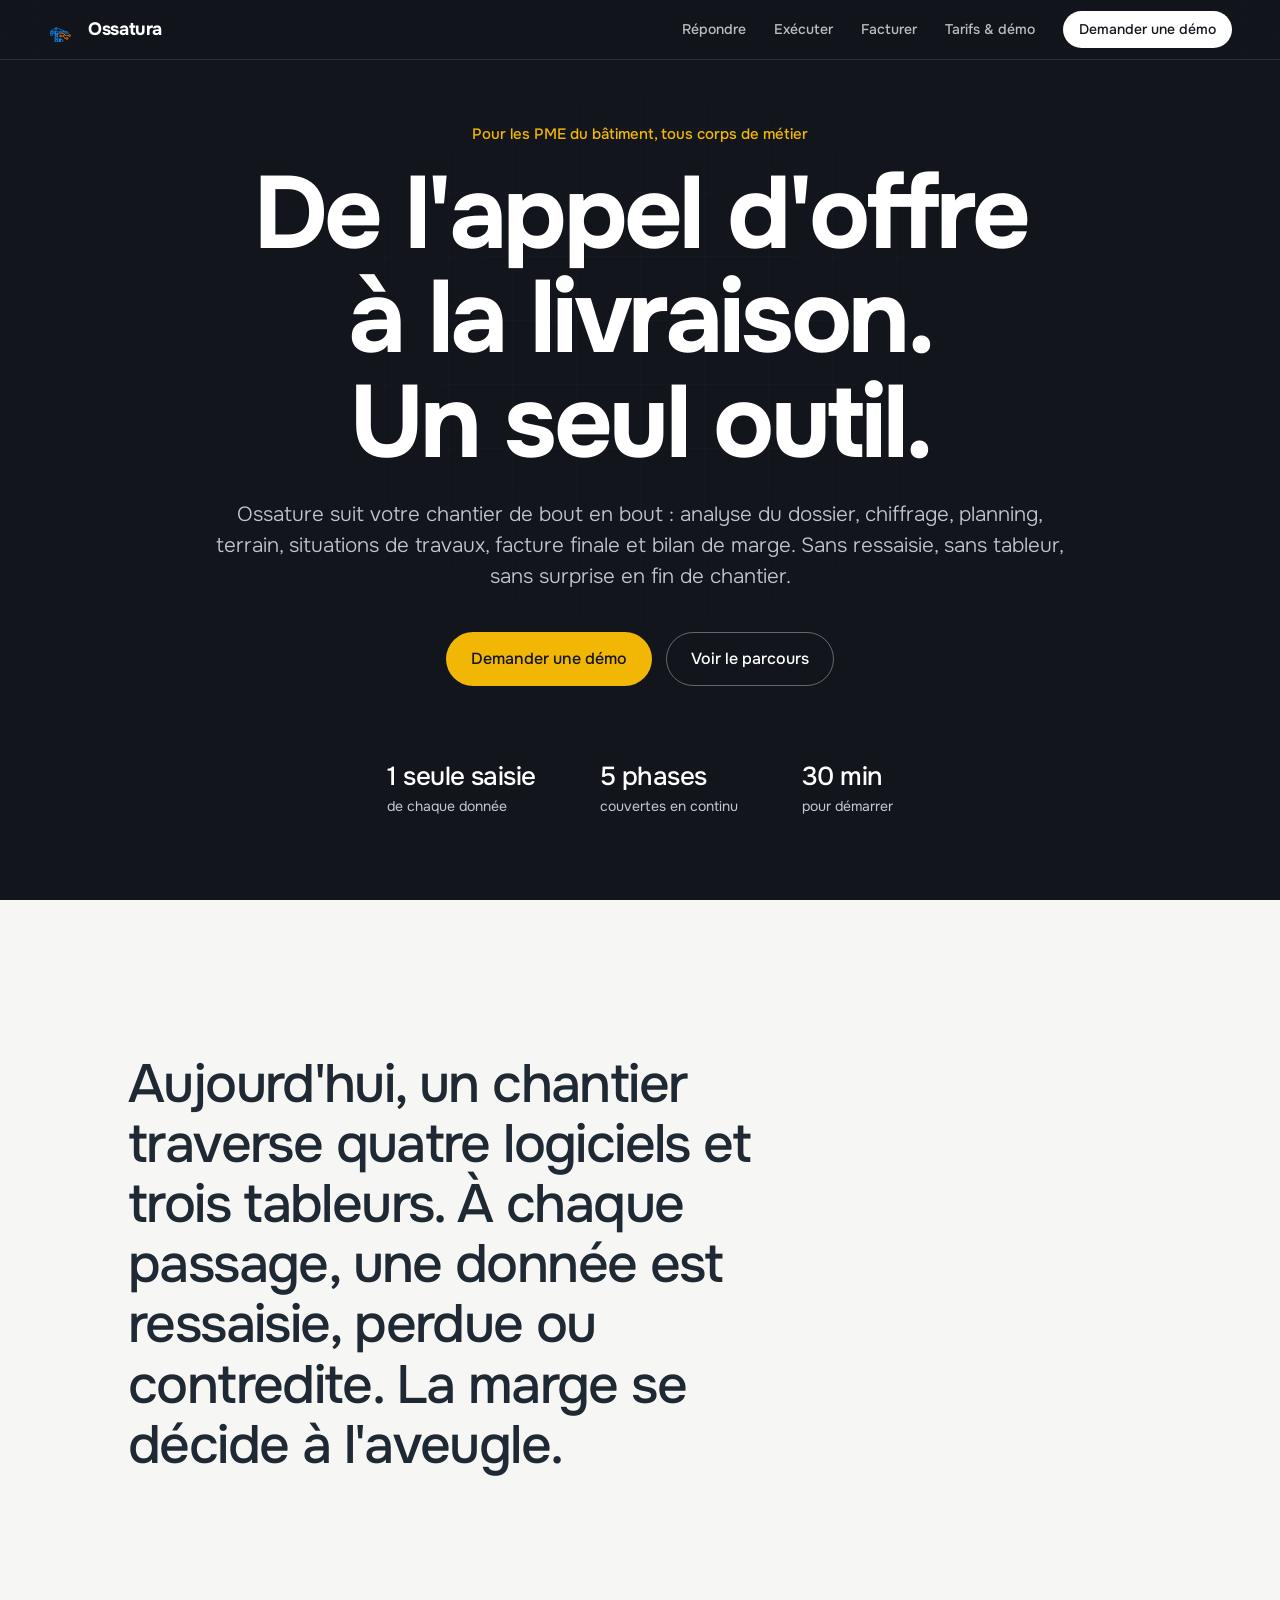
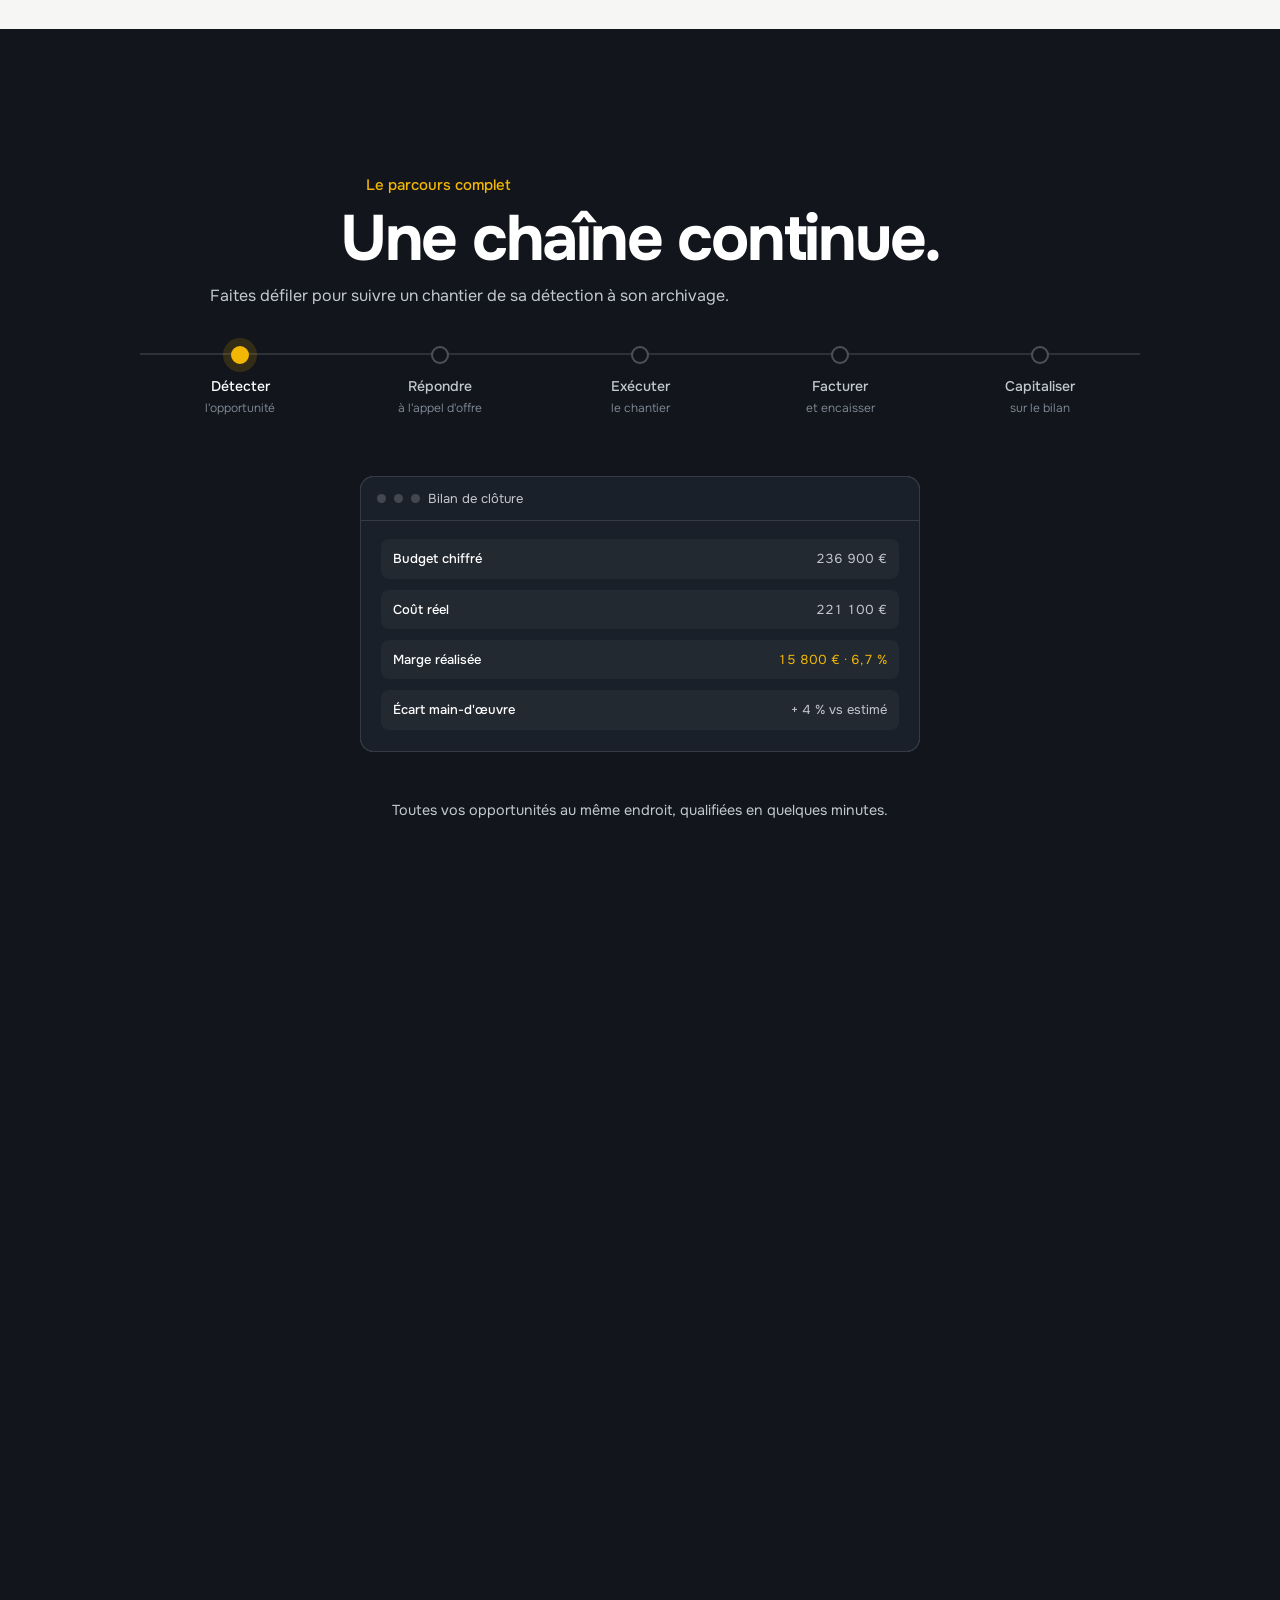
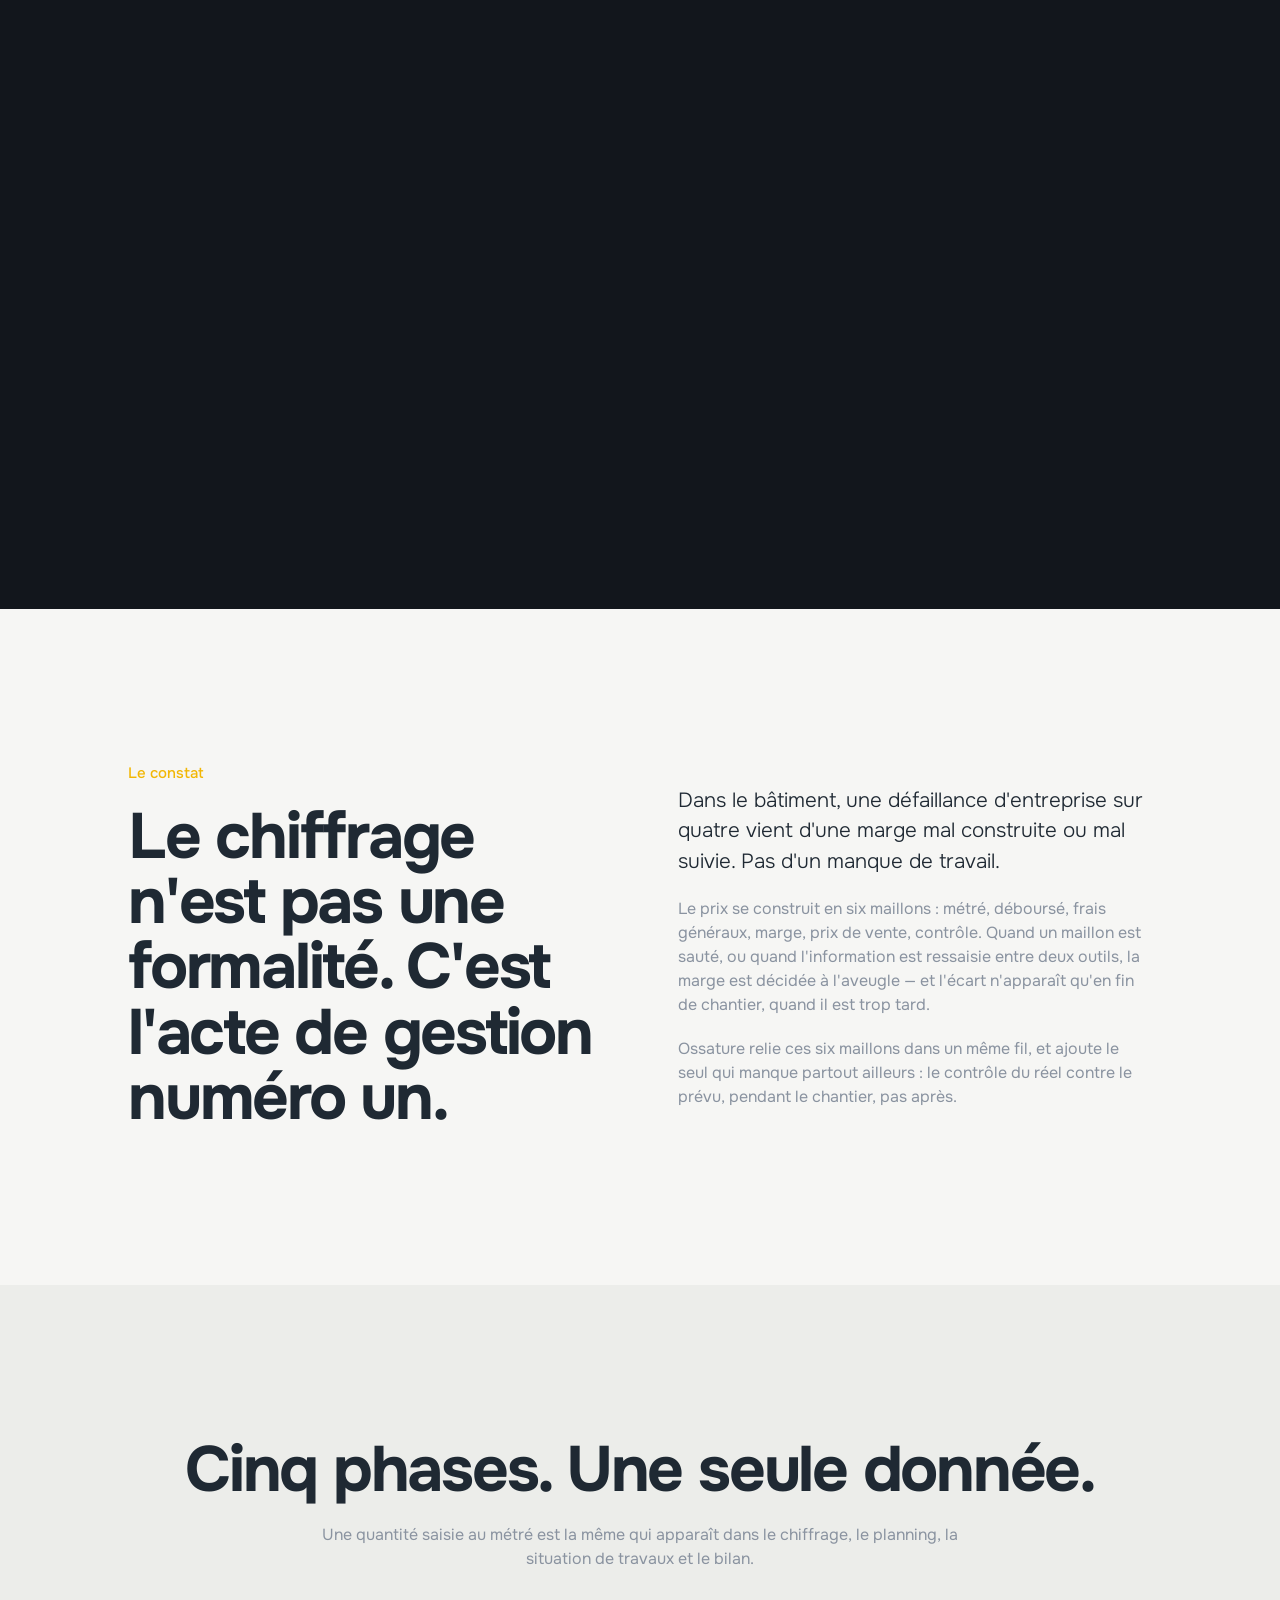
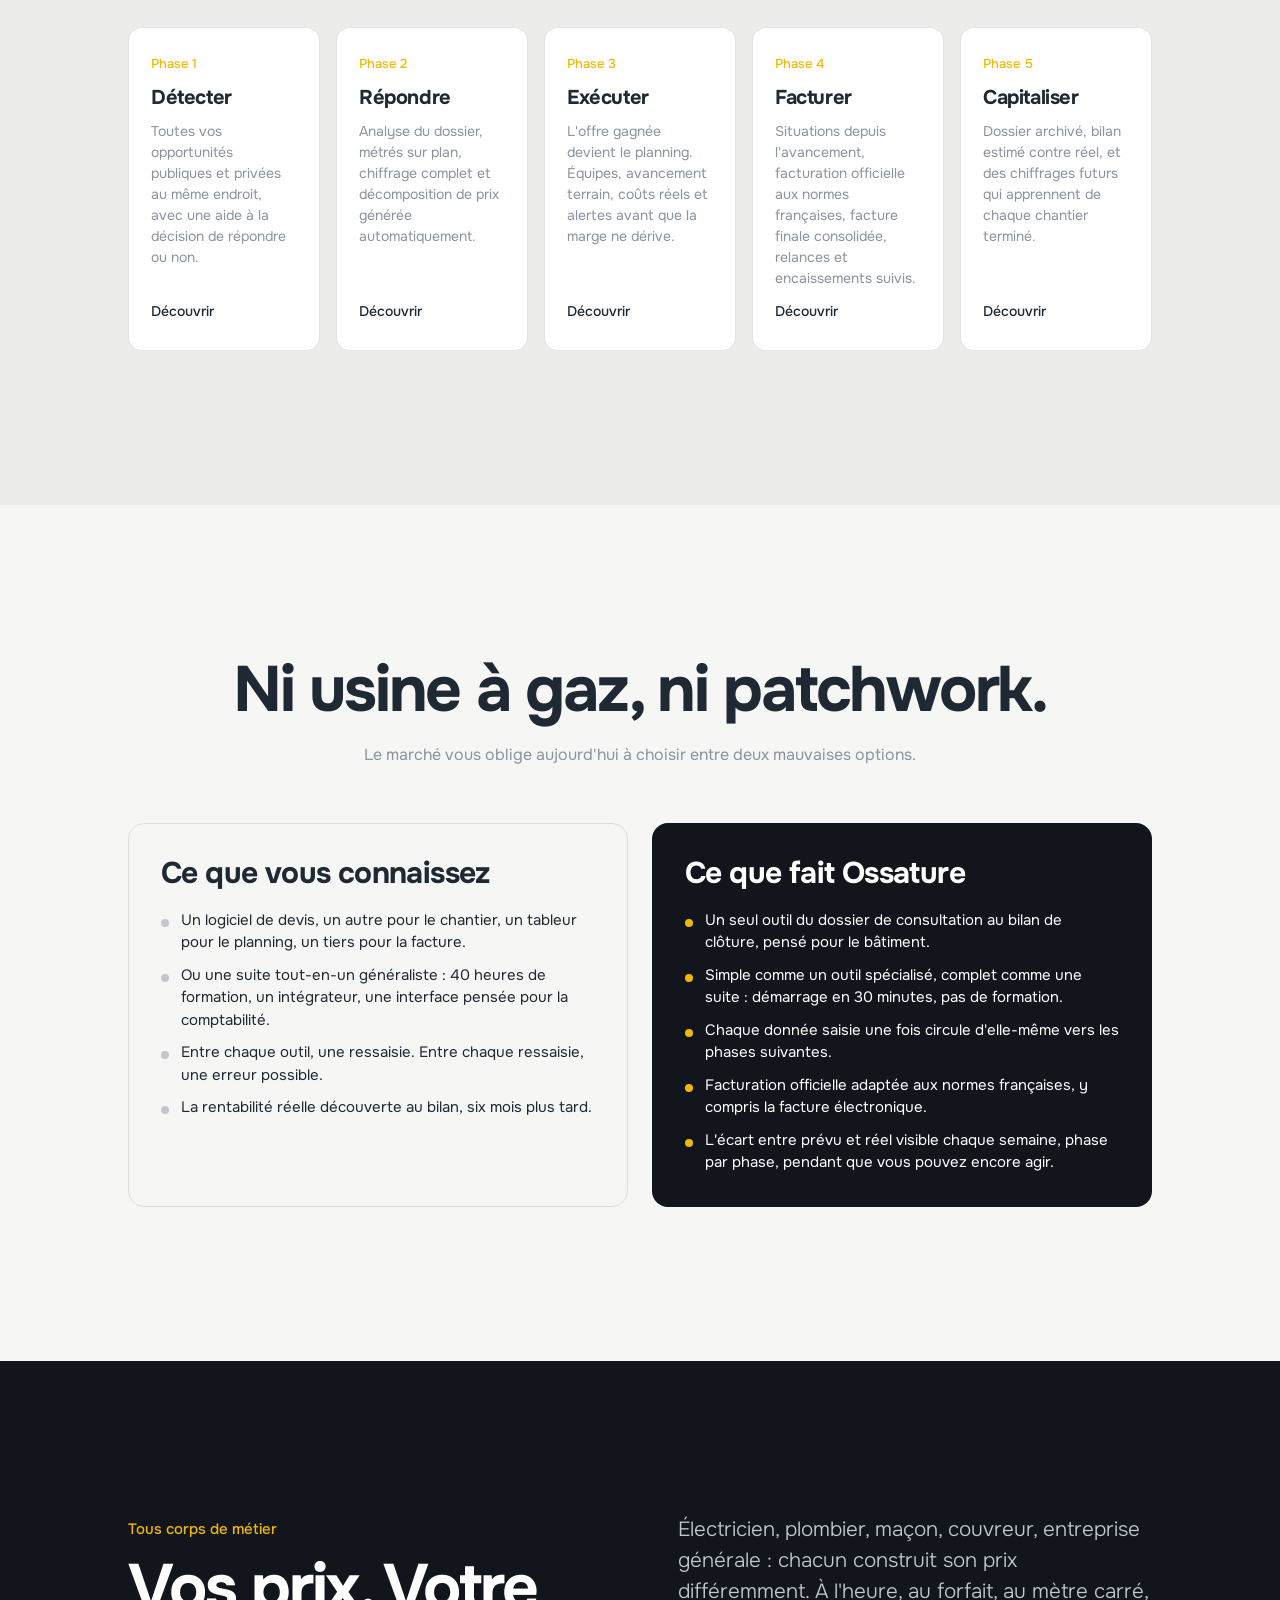
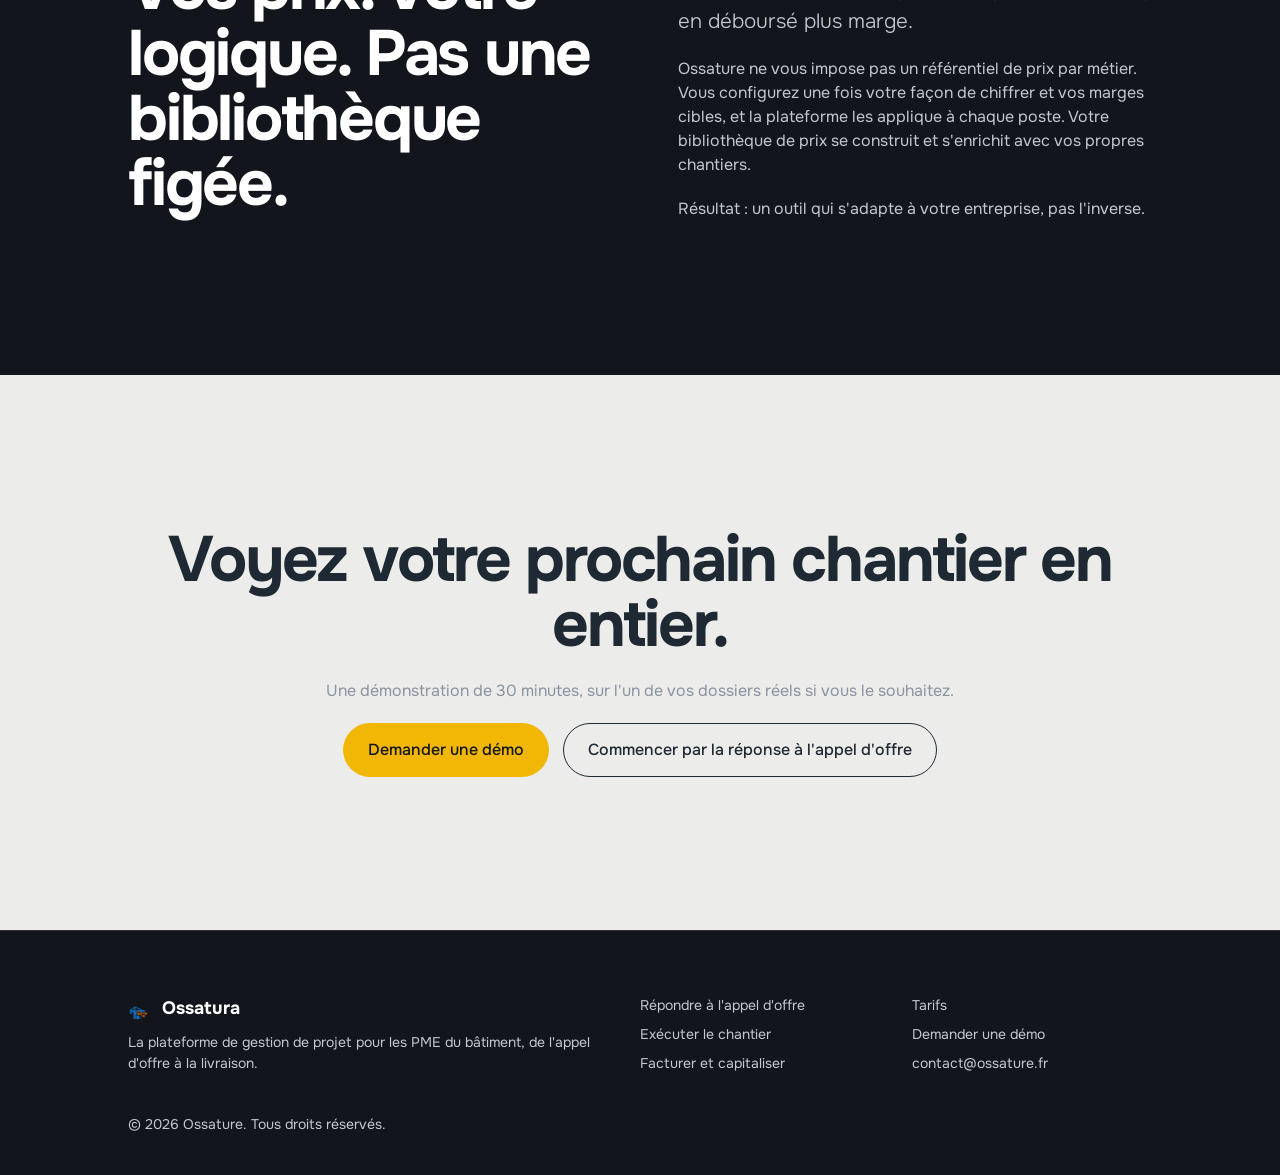
==== index.html @ a86bd6ae "ajout facture normes francais" ====
<!doctype html>
<html lang="fr">
<head>
<meta charset="utf-8">
<meta name="viewport" content="width=device-width,initial-scale=1">
<link rel="icon" href="assets/favicon.ico" type="image/x-icon">
<title>Ossature — La plateforme qui tient tout votre chantier, de l'appel d'offre à la livraison</title>
<meta name="description" content="Ossature réunit dans un seul outil la réponse aux appels d'offres, le chiffrage, le suivi de chantier, la facturation et le bilan de rentabilité. Pour les PME du bâtiment, tous corps de métier.">
<link rel="stylesheet" href="assets/style.css">
</head>
<body>

<nav class="nav">
  <a class="brand" href="index.html"><img src="assets/logo-nav.png" alt="Ossatura" width="24" height="24">Ossatura</a>
  <button class="burger" aria-label="Menu" aria-expanded="false"><span></span><span></span><span></span></button>
  <ul>
    <li><a href="reponse.html">Répondre</a></li>
    <li><a href="chantier.html">Exécuter</a></li>
    <li><a href="finance.html">Facturer</a></li>
    <li><a href="contact.html">Tarifs & démo</a></li>
  </ul>
  <a class="cta" href="contact.html">Demander une démo</a>
</nav>

<!-- HERO -->
<header class="hero dark">
  <div class="hero-blueprint" aria-hidden="true"></div>
  <div class="wrap center">
    <p class="kicker reveal">Pour les PME du bâtiment, tous corps de métier</p>
    <h1 class="reveal d1">De l'appel d'offre<br>à la livraison.<br>Un seul outil.</h1>
    <p class="lead muted reveal d2">Ossature suit votre chantier de bout en bout : analyse du dossier, chiffrage, planning, terrain, situations de travaux, facture finale et bilan de marge. Sans ressaisie, sans tableur, sans surprise en fin de chantier.</p>
    <div class="btn-row reveal d3">
      <a class="btn primary" href="contact.html">Demander une démo</a>
      <a class="btn ghostdark" href="#parcours">Voir le parcours</a>
    </div>
  </div>
  <div class="hero-sub reveal d3">
    <div><b>1 seule saisie</b>de chaque donnée</div>
    <div><b>5 phases</b>couvertes en continu</div>
    <div><b>30 min</b>pour démarrer</div>
  </div>
</header>

<!-- STATEMENT -->
<section class="section light">
  <div class="wrap">
    <p class="statement">Aujourd'hui, un chantier traverse quatre logiciels et trois tableurs. À chaque passage, une donnée est ressaisie, perdue ou contredite. La marge se décide à l'aveugle.</p>
  </div>
</section>

<!-- SCRUBBED SCENE -->
<section class="scene dark" id="parcours">
  <div class="pin">
  <div class="pin-inner">
    <div class="wrap scene-head">
      <p class="kicker">Le parcours complet</p>
      <h2>Une chaîne continue.</h2>
      <p class="muted">Faites défiler pour suivre un chantier de sa détection à son archivage.</p>
    </div>
    <div class="scene-body">
      <div class="wrap">
        <div class="track"><div class="fill"></div></div>
        <div class="nodes">
          <div class="node"><span>Détecter</span><small>l'opportunité</small></div>
          <div class="node"><span>Répondre</span><small>à l'appel d'offre</small></div>
          <div class="node"><span>Exécuter</span><small>le chantier</small></div>
          <div class="node"><span>Facturer</span><small>et encaisser</small></div>
          <div class="node"><span>Capitaliser</span><small>sur le bilan</small></div>
        </div>

        <div class="screens">
          <div class="screen">
            <header><i></i><i></i><i></i> Opportunités — cette semaine</header>
            <div class="body">
              <div class="row"><b>Réhabilitation groupe scolaire — Lot 6</b><span class="v">Réponse sous 12 j</span></div>
              <div class="row"><b>Extension entrepôt logistique</b><span class="v">Réponse sous 21 j</span></div>
              <div class="row"><b>Rénovation 14 logements</b><span class="tag">Capacité disponible</span></div>
            </div>
          </div>
          <div class="screen">
            <header><i></i><i></i><i></i> Chiffrage — Lot 6 — 48 postes</header>
            <div class="body">
              <div class="row"><b>Postes du CCTP chiffrés</b><span class="v ok">48 / 48</span></div>
              <div class="row"><b>Déboursé sec</b><span class="v">182 400 €</span></div>
              <div class="row"><b>Prix de vente (marge appliquée)</b><span class="v">236 900 €</span></div>
              <div class="bar"><i style="--w:100%"></i></div>
            </div>
          </div>
          <div class="screen">
            <header><i></i><i></i><i></i> Chantier — semaine 7 sur 14</header>
            <div class="body">
              <div class="row"><b>Phase gros œuvre</b><span class="v ok">Terminée</span></div>
              <div class="row"><b>Phase second œuvre</b><span class="v">62 %</span></div>
              <div class="bar"><i style="--w:62%"></i></div>
              <div class="row"><b>Heures consommées / prévues</b><span class="v">1 040 / 1 120</span></div>
            </div>
          </div>
          <div class="screen">
            <header><i></i><i></i><i></i> Situation n°3 — prête à valider</header>
            <div class="body">
              <div class="row"><b>Avancement cumulé</b><span class="v">71 %</span></div>
              <div class="row"><b>Montant de la situation</b><span class="v">54 300 €</span></div>
              <div class="row"><b>Retenue de garantie (5 %)</b><span class="v">− 2 715 €</span></div>
              <div class="row"><b>Situation n°2</b><span class="tag">Payée</span></div>
            </div>
          </div>
          <div class="screen">
            <header><i></i><i></i><i></i> Bilan de clôture</header>
            <div class="body">
              <div class="row"><b>Budget chiffré</b><span class="v">236 900 €</span></div>
              <div class="row"><b>Coût réel</b><span class="v">221 100 €</span></div>
              <div class="row"><b>Marge réalisée</b><span class="v ok">15 800 € · 6,7 %</span></div>
              <div class="row"><b>Écart main-d'œuvre</b><span class="v">+ 4 % vs estimé</span></div>
            </div>
          </div>
        </div>
      </div>
      <p class="scene-caption">
        <span>Toutes vos opportunités au même endroit, qualifiées en quelques minutes.</span>
        <span>Le dossier est analysé, chaque poste du CCTP est chiffré, rien n'est oublié.</span>
        <span>L'offre gagnée devient le planning. Le terrain remonte l'avancement depuis un téléphone.</span>
        <span>Les situations se génèrent depuis l'avancement. La facturation est officielle, aux normes françaises.</span>
        <span>Chaque chantier terminé améliore vos prochains chiffrages.</span>
      </p>
    </div>
  </div>
  </div>
</section>

<!-- WHY -->
<section class="section light">
  <div class="wrap">
    <div class="grid-2">
      <div class="stack reveal">
        <p class="kicker">Le constat</p>
        <h2>Le chiffrage n'est pas une formalité. C'est l'acte de gestion numéro un.</h2>
      </div>
      <div class="stack reveal d1">
        <p class="lead">Dans le bâtiment, une défaillance d'entreprise sur quatre vient d'une marge mal construite ou mal suivie. Pas d'un manque de travail.</p>
        <p class="muted">Le prix se construit en six maillons : métré, déboursé, frais généraux, marge, prix de vente, contrôle. Quand un maillon est sauté, ou quand l'information est ressaisie entre deux outils, la marge est décidée à l'aveugle — et l'écart n'apparaît qu'en fin de chantier, quand il est trop tard.</p>
        <p class="muted">Ossature relie ces six maillons dans un même fil, et ajoute le seul qui manque partout ailleurs : le contrôle du réel contre le prévu, pendant le chantier, pas après.</p>
      </div>
    </div>
  </div>
</section>

<!-- PHASES OVERVIEW -->
<section class="section concrete">
  <div class="wrap">
    <div class="center stack reveal" style="margin-bottom:56px">
      <h2>Cinq phases. Une seule donnée.</h2>
      <p class="muted">Une quantité saisie au métré est la même qui apparaît dans le chiffrage, le planning, la situation de travaux et le bilan.</p>
    </div>
    <div class="phases">
      <article class="phase reveal">
        <span class="n">Phase 1</span>
        <h3>Détecter</h3>
        <p>Toutes vos opportunités publiques et privées au même endroit, avec une aide à la décision de répondre ou non.</p>
        <a href="reponse.html#detecter">Découvrir</a>
      </article>
      <article class="phase reveal d1">
        <span class="n">Phase 2</span>
        <h3>Répondre</h3>
        <p>Analyse du dossier, métrés sur plan, chiffrage complet et décomposition de prix générée automatiquement.</p>
        <a href="reponse.html#repondre">Découvrir</a>
      </article>
      <article class="phase reveal d2">
        <span class="n">Phase 3</span>
        <h3>Exécuter</h3>
        <p>L'offre gagnée devient le planning. Équipes, avancement terrain, coûts réels et alertes avant que la marge ne dérive.</p>
        <a href="chantier.html">Découvrir</a>
      </article>
      <article class="phase reveal d3">
        <span class="n">Phase 4</span>
        <h3>Facturer</h3>
        <p>Situations depuis l'avancement, facturation officielle aux normes françaises, facture finale consolidée, relances et encaissements suivis.</p>
        <a href="finance.html">Découvrir</a>
      </article>
      <article class="phase reveal d3">
        <span class="n">Phase 5</span>
        <h3>Capitaliser</h3>
        <p>Dossier archivé, bilan estimé contre réel, et des chiffrages futurs qui apprennent de chaque chantier terminé.</p>
        <a href="finance.html#capitaliser">Découvrir</a>
      </article>
    </div>
  </div>
</section>

<!-- COMPARISON -->
<section class="section light">
  <div class="wrap">
    <div class="center stack reveal" style="margin-bottom:56px">
      <h2>Ni usine à gaz, ni patchwork.</h2>
      <p class="muted">Le marché vous oblige aujourd'hui à choisir entre deux mauvaises options.</p>
    </div>
    <div class="compare">
      <article class="reveal">
        <h3>Ce que vous connaissez</h3>
        <ul>
          <li>Un logiciel de devis, un autre pour le chantier, un tableur pour le planning, un tiers pour la facture.</li>
          <li>Ou une suite tout-en-un généraliste : 40 heures de formation, un intégrateur, une interface pensée pour la comptabilité.</li>
          <li>Entre chaque outil, une ressaisie. Entre chaque ressaisie, une erreur possible.</li>
          <li>La rentabilité réelle découverte au bilan, six mois plus tard.</li>
        </ul>
      </article>
      <article class="hi reveal d1">
        <h3>Ce que fait Ossature</h3>
        <ul>
          <li>Un seul outil du dossier de consultation au bilan de clôture, pensé pour le bâtiment.</li>
          <li>Simple comme un outil spécialisé, complet comme une suite : démarrage en 30 minutes, pas de formation.</li>
          <li>Chaque donnée saisie une fois circule d'elle-même vers les phases suivantes.</li>
          <li>Facturation officielle adaptée aux normes françaises, y compris la facture électronique.</li>
          <li>L'écart entre prévu et réel visible chaque semaine, phase par phase, pendant que vous pouvez encore agir.</li>
        </ul>
      </article>
    </div>
  </div>
</section>

<!-- GENERIC -->
<section class="section dark">
  <div class="wrap grid-2">
    <div class="reveal">
      <p class="kicker">Tous corps de métier</p>
      <h2>Vos prix. Votre logique. Pas une bibliothèque figée.</h2>
    </div>
    <div class="stack reveal d1">
      <p class="lead muted">Électricien, plombier, maçon, couvreur, entreprise générale : chacun construit son prix différemment. À l'heure, au forfait, au mètre carré, en déboursé plus marge.</p>
      <p class="muted">Ossature ne vous impose pas un référentiel de prix par métier. Vous configurez une fois votre façon de chiffrer et vos marges cibles, et la plateforme les applique à chaque poste. Votre bibliothèque de prix se construit et s'enrichit avec vos propres chantiers.</p>
      <p class="muted">Résultat : un outil qui s'adapte à votre entreprise, pas l'inverse.</p>
    </div>
  </div>
</section>

<!-- CTA -->
<section class="section concrete">
  <div class="wrap center stack reveal">
    <h2>Voyez votre prochain chantier en entier.</h2>
    <p class="muted">Une démonstration de 30 minutes, sur l'un de vos dossiers réels si vous le souhaitez.</p>
    <div class="btn-row"><a class="btn primary" href="contact.html">Demander une démo</a><a class="btn ghost" href="reponse.html">Commencer par la réponse à l'appel d'offre</a></div>
  </div>
</section>

<footer class="footer dark">
  <div class="wrap">
    <div class="cols">
      <div>
        <div class="brand"><img src="assets/logo-nav.png" alt="Ossatura" width="24" height="24">Ossatura</div>
        <p>La plateforme de gestion de projet pour les PME du bâtiment, de l'appel d'offre à la livraison.</p>
      </div>
      <ul>
        <li><a href="reponse.html">Répondre à l'appel d'offre</a></li>
        <li><a href="chantier.html">Exécuter le chantier</a></li>
        <li><a href="finance.html">Facturer et capitaliser</a></li>
      </ul>
      <ul>
        <li><a href="contact.html">Tarifs</a></li>
        <li><a href="contact.html#demo">Demander une démo</a></li>
        <li><a href="mailto:contact@ossature.fr">contact@ossature.fr</a></li>
      </ul>
    </div>
    <p>© 2026 Ossature. Tous droits réservés.</p>
  </div>
</footer>

<script src="assets/main.js"></script>
</body>
</html>
---- assets/style.css ----
@import url('https://fonts.googleapis.com/css2?family=Onest:wght@300;400;500;700&display=swap');

:root{
  --graphite:#12161C;
  --graphite-2:#1A2029;
  --concrete:#ECEDEA;
  --concrete-2:#F6F6F4;
  --slate:#1F2933;
  --steel:#8A93A0;
  --steel-2:#C3C8CF;
  --signal:#F2B705;
  --line:rgba(31,41,51,.12);
  --line-dark:rgba(255,255,255,.12);
  --max:1120px;
  --measure:62ch;
  --ease:cubic-bezier(.22,.61,.36,1);
}

*{box-sizing:border-box;margin:0;padding:0}
html{scroll-behavior:smooth}
@media (prefers-reduced-motion:reduce){html{scroll-behavior:auto}}
body{
  font-family:'Onest',system-ui,-apple-system,sans-serif;
  color:var(--slate);
  background:var(--concrete-2);
  line-height:1.5;
  -webkit-font-smoothing:antialiased;
}
a{color:inherit;text-decoration:none}
img,svg{display:block;max-width:100%}
button{font:inherit}
:focus-visible{outline:2px solid var(--signal);outline-offset:3px}

/* ---------- Navigation ---------- */
.brand img{width:24px;height:24px;display:inline-block;margin-right:6px;vertical-align:middle}
.nav{
  position:fixed;inset:0 0 auto 0;z-index:50;
  height:60px;display:flex;align-items:center;
  padding:0 clamp(20px,4vw,48px);
  background:rgba(18,22,28,.72);
  backdrop-filter:blur(18px);-webkit-backdrop-filter:blur(18px);
  border-bottom:1px solid var(--line-dark);
  color:#fff;
}
.nav .brand{font-weight:700;letter-spacing:-.02em;font-size:18px;display:flex;align-items:center;gap:10px}
.nav .brand i{width:14px;height:14px;background:var(--signal);display:inline-block}
.nav ul{display:flex;gap:28px;list-style:none;margin-left:auto;font-size:14px;font-weight:500}
.nav ul a{opacity:.72;transition:opacity .2s}
.nav ul a:hover,.nav ul a[aria-current]{opacity:1}
.nav .cta{margin-left:28px;padding:8px 16px;border-radius:999px;background:#fff;color:var(--graphite);font-weight:500;font-size:14px}
.nav .burger{display:none;margin-left:auto;background:none;border:0;color:#fff;width:40px;height:40px;cursor:pointer}
.nav .burger span{display:block;width:22px;height:2px;background:#fff;margin:5px auto}
@media (max-width:860px){
  .nav ul,.nav .cta{display:none}
  .nav .burger{display:block}
  .nav.open ul{display:flex;flex-direction:column;position:absolute;top:60px;left:0;right:0;background:var(--graphite);padding:20px 24px 28px;gap:18px;border-bottom:1px solid var(--line-dark)}
}

/* ---------- Layout helpers ---------- */
.wrap{max-width:var(--max);margin:0 auto;padding:0 clamp(20px,4vw,48px)}
.section{padding:clamp(80px,12vw,160px) 0}
.section.tight{padding:clamp(56px,8vw,96px) 0}
.dark{background:var(--graphite);color:#fff}
.dark .muted{color:var(--steel-2)}
.light{background:var(--concrete-2)}
.concrete{background:var(--concrete)}
.muted{color:var(--steel)}
.center{text-align:center}
.measure{max-width:var(--measure)}
.grid-2{display:grid;grid-template-columns:1fr 1fr;gap:clamp(32px,6vw,80px);align-items:center}
.grid-3{display:grid;grid-template-columns:repeat(3,1fr);gap:32px}
@media (max-width:820px){.grid-2,.grid-3{grid-template-columns:1fr}}

/* ---------- Type ---------- */
h1,h2,h3{font-weight:700;letter-spacing:-.035em;line-height:1.02}
h1{font-size:clamp(44px,8vw,104px)}
h2{font-size:clamp(34px,5vw,64px)}
h3{font-size:clamp(22px,2.4vw,30px);letter-spacing:-.02em;line-height:1.15}
.lead{font-size:clamp(18px,1.6vw,22px);font-weight:300;line-height:1.5}
p{max-width:var(--measure)}
.center p{margin-inline:auto}
.kicker{font-weight:500;color:var(--signal);margin-bottom:16px;font-size:15px}
.stack>*+*{margin-top:20px}
.btn{display:inline-flex;align-items:center;gap:10px;padding:14px 24px;border-radius:999px;font-weight:500;font-size:16px;border:1px solid transparent;cursor:pointer;transition:transform .2s var(--ease),background .2s}
.btn:hover{transform:translateY(-1px)}
.btn.primary{background:var(--signal);color:var(--graphite)}
.btn.ghost{border-color:currentColor;background:transparent}
.btn.ghostdark{border-color:rgba(255,255,255,.35);color:#fff;background:transparent}
.btn-row{display:flex;gap:14px;flex-wrap:wrap;justify-content:inherit}
.center .btn-row{justify-content:center}

/* ---------- Hero ---------- */
.hero{min-height:100vh;display:grid;place-items:center;padding:120px 0 80px;position:relative;overflow:hidden}
.hero .wrap{position:relative;z-index:2}
.hero h1{margin-bottom:24px}
.hero .lead{margin:0 auto 40px}
.hero-blueprint{
  position:absolute;inset:0;z-index:1;opacity:.28;
  background-image:
    linear-gradient(rgba(255,255,255,.06) 1px,transparent 1px),
    linear-gradient(90deg,rgba(255,255,255,.06) 1px,transparent 1px);
  background-size:64px 64px;
  mask-image:radial-gradient(ellipse at 50% 40%,#000 20%,transparent 70%);
  -webkit-mask-image:radial-gradient(ellipse at 50% 40%,#000 20%,transparent 70%);
}
.hero-sub{position:relative;z-index:2;margin-top:64px;display:flex;justify-content:center;gap:clamp(24px,5vw,72px);flex-wrap:wrap;font-size:14px;color:var(--steel-2)}
.hero-sub b{display:block;font-size:26px;color:#fff;font-weight:500;letter-spacing:-.02em}

/* ---------- Reveal (Apple-like) ---------- */
.reveal{opacity:0;transform:translateY(28px) scale(.985);transition:opacity .9s var(--ease),transform .9s var(--ease)}
.reveal.in{opacity:1;transform:none}
.reveal.d1{transition-delay:.12s}.reveal.d2{transition-delay:.24s}.reveal.d3{transition-delay:.36s}
@media (prefers-reduced-motion:reduce){.reveal{opacity:1;transform:none;transition:none}}

/* Big statement text that fades word by word */
.statement{font-size:clamp(28px,4.2vw,56px);font-weight:500;letter-spacing:-.03em;line-height:1.12;max-width:20ch}
.statement .w{opacity:.18;transition:opacity .4s}
.statement .w.on{opacity:1}

/* ---------- Scrubbed scene (the memorable thing) ---------- */
.scene{position:relative;height:420vh}
.scene .pin{
  position:sticky;top:0;height:100vh;height:100dvh;
  display:flex;flex-direction:column;justify-content:center;
  padding:72px 0 16px;overflow:hidden;
}
.pin-inner{display:flex;flex-direction:column;gap:clamp(20px,5vh,48px);transform-origin:50% 50%;will-change:transform}
.scene .pin .wrap{width:100%}
.scene-head{text-align:center}
.scene-head h2{margin-bottom:12px;font-size:min(clamp(34px,5vw,64px),8.5vh)}
.scene-head .kicker{margin-bottom:10px}
.scene-body{display:flex;flex-direction:column;gap:clamp(22px,5.5vh,52px);min-height:0}
.track{position:relative;width:min(1000px,92vw);height:2px;background:var(--line-dark);margin:0 auto}
.track .fill{position:absolute;inset:0 auto 0 0;width:0;background:var(--signal);transition:width .1s linear}
.nodes{position:relative;width:min(1000px,92vw);display:grid;grid-template-columns:repeat(5,1fr);margin:0 auto;transform:translateY(-1px)}
.node{position:relative;text-align:center;padding-top:22px;padding-bottom:4px}
.node::before{content:"";position:absolute;top:-8px;left:50%;width:14px;height:14px;border-radius:50%;background:var(--graphite);border:2px solid rgba(255,255,255,.25);transform:translateX(-50%);transition:background .3s,border-color .3s,box-shadow .3s}
.node.on::before{background:var(--signal);border-color:var(--signal);box-shadow:0 0 0 8px rgba(242,183,5,.15)}
.node span{display:block;font-size:14px;font-weight:500;color:var(--steel-2);transition:color .3s}
.node small{display:block;font-size:12px;color:var(--steel);margin-top:2px;font-weight:300}
.node.on span{color:#fff}
@media (max-width:640px){.node small{display:none}.node span{font-size:12px}}

/* product screens stacked in one grid cell: container = tallest screen, never clipped */
.screens{display:grid;width:min(560px,92vw);margin:clamp(26px,6vh,60px) auto 0}
.screen{
  grid-area:1/1;transform:translateY(34px) scale(.95);opacity:0;visibility:hidden;
  transition:opacity .55s var(--ease),transform .65s var(--ease),visibility 0s .55s;
  background:var(--graphite-2);border:1px solid var(--line-dark);border-radius:14px;overflow:hidden;color:#fff;
}
.screen.on{opacity:1;visibility:visible;transform:none;transition-delay:0s}
.screen.gone{transform:translateY(-26px) scale(.96)}
.screen header{display:flex;align-items:center;gap:8px;padding:clamp(8px,1.4vh,12px) 16px;border-bottom:1px solid var(--line-dark);font-size:13px;color:var(--steel-2)}
.screen header i{width:9px;height:9px;border-radius:50%;background:rgba(255,255,255,.18)}
.screen .body{padding:clamp(10px,2vh,18px) clamp(12px,3vw,20px);display:grid;gap:clamp(6px,1.2vh,12px)}
.row{display:grid;grid-template-columns:1fr auto;align-items:center;gap:12px;padding:clamp(7px,1.3vh,10px) 12px;border-radius:8px;background:rgba(255,255,255,.04);font-size:13px}
.row b{font-weight:500;color:#fff}
.row .v{color:var(--steel-2);font-variant-numeric:tabular-nums;text-align:right}
.row .ok{color:var(--signal)}
.bar{height:6px;background:rgba(255,255,255,.08);border-radius:3px;overflow:hidden}
.bar i{display:block;height:100%;background:var(--signal);width:var(--w,50%)}
.tag{display:inline-block;padding:3px 9px;border-radius:999px;background:rgba(242,183,5,.15);color:var(--signal);font-size:11px;font-weight:500;white-space:nowrap}
.scene-caption{text-align:center;font-size:clamp(13px,1.6vh,16px);color:var(--steel-2);padding:0 20px;max-width:none;margin:0 auto;min-height:2.6em;line-height:1.3}
.scene-caption span{display:none}
.scene-caption span.on{display:inline}

/* short viewports: shrink what is decorative first */
@media (max-height:760px){
  .scene-head .muted{display:none}
  .scene .pin{padding-top:64px}
  .row{font-size:12px}
  .screen header{font-size:12px}
}
@media (max-height:640px){
  .scene-head .kicker{display:none}
  .scene-head h2{font-size:min(clamp(30px,4vw,44px),7vh)}
  .node small{display:none}
  .row .v,.row .tag{font-size:11px}
}
@media (max-width:480px){
  .row{grid-template-columns:1fr;gap:2px}
  .row .v{text-align:left}
  .screen .body{gap:6px}
}
@media (prefers-reduced-motion:reduce){
  .scene{height:auto}
  .scene .pin{position:static;height:auto;padding-top:96px}
  .screens{gap:16px}
  .screen{grid-area:auto;transform:none;opacity:1;visibility:visible;width:100%}
  .track .fill{width:100%}
  .node::before{background:var(--signal);border-color:var(--signal)}
  .scene-caption{display:none}
}

/* ---------- Feature blocks ---------- */
.feature{padding:clamp(72px,10vw,140px) 0;border-top:1px solid var(--line)}
.dark .feature{border-top-color:var(--line-dark)}
.feature .num{font-size:14px;font-weight:500;color:var(--signal);margin-bottom:14px}
.feature h3{margin-bottom:16px}
.feature .pain{font-size:15px;padding:16px 18px;border-left:2px solid var(--steel-2);color:var(--steel);margin:22px 0}
.dark .feature .pain{border-left-color:rgba(255,255,255,.3);color:var(--steel-2)}
.feature ul{list-style:none;display:grid;gap:10px;margin-top:22px}
.feature li{position:relative;padding-left:22px;font-size:16px}
.feature li::before{content:"";position:absolute;left:0;top:.62em;width:10px;height:2px;background:var(--signal)}

/* mock cards used as visuals */
.mock{background:#fff;border:1px solid var(--line);border-radius:14px;overflow:hidden;box-shadow:0 30px 60px -40px rgba(31,41,51,.35)}
.dark .mock{background:var(--graphite-2);border-color:var(--line-dark);color:#fff;box-shadow:none}
.mock header{padding:12px 16px;border-bottom:1px solid var(--line);font-size:13px;color:var(--steel);display:flex;justify-content:space-between}
.dark .mock header{border-bottom-color:var(--line-dark);color:var(--steel-2)}
.mock .body{padding:18px 20px;display:grid;gap:10px}
.mock .row{background:rgba(31,41,51,.04)}
.dark .mock .row{background:rgba(255,255,255,.04)}
.mock .row b{color:inherit}
.kpi{display:grid;grid-template-columns:repeat(3,1fr);gap:10px}
.kpi div{padding:14px;border-radius:10px;background:rgba(31,41,51,.04)}
.dark .kpi div{background:rgba(255,255,255,.04)}
.kpi small{display:block;font-size:12px;color:var(--steel)}
.kpi b{display:block;font-size:22px;font-weight:500;letter-spacing:-.02em;margin-top:4px}
.kpi b.warn{color:#D8412B}
.kpi b.good{color:#1E8A5A}
.dark .kpi b.good{color:var(--signal)}

/* ---------- Comparison ---------- */
.compare{display:grid;grid-template-columns:1fr 1fr;gap:24px}
@media (max-width:720px){.compare{grid-template-columns:1fr}}
.compare article{padding:32px;border-radius:16px;border:1px solid var(--line)}
.compare article.hi{background:var(--graphite);color:#fff;border-color:transparent}
.compare h3{margin-bottom:18px}
.compare ul{list-style:none;display:grid;gap:10px;font-size:15px}
.compare li{padding-left:20px;position:relative}
.compare li::before{content:"";position:absolute;left:0;top:.65em;width:8px;height:8px;border-radius:50%;background:var(--steel-2)}
.compare .hi li::before{background:var(--signal)}

/* ---------- Phase cards (index overview) ---------- */
.phases{display:grid;grid-template-columns:repeat(5,1fr);gap:16px}
@media (max-width:980px){.phases{grid-template-columns:repeat(2,1fr)}}
@media (max-width:560px){.phases{grid-template-columns:1fr}}
.phase{padding:26px 22px 28px;border-radius:14px;background:#fff;border:1px solid var(--line);display:flex;flex-direction:column;gap:12px;min-height:250px;transition:transform .35s var(--ease),border-color .3s}
.phase:hover{transform:translateY(-4px);border-color:var(--signal)}
.phase .n{font-size:13px;font-weight:500;color:var(--signal)}
.phase h3{font-size:20px}
.phase p{font-size:14px;color:var(--steel);flex:1}
.phase a{font-size:14px;font-weight:500}

/* ---------- Quote / testimonial-ish ---------- */
.big-quote{font-size:clamp(24px,3.4vw,44px);font-weight:300;letter-spacing:-.02em;line-height:1.2;max-width:26ch}
.big-quote em{font-style:normal;font-weight:500}

/* ---------- Page footer ---------- */
.footer{padding:64px 0 40px;border-top:1px solid var(--line-dark);font-size:14px;color:var(--steel-2)}
.footer .cols{display:grid;grid-template-columns:2fr 1fr 1fr;gap:32px;margin-bottom:40px}
@media (max-width:720px){.footer .cols{grid-template-columns:1fr}}
.footer ul{list-style:none;display:grid;gap:8px}
.footer a:hover{color:#fff}
.footer .brand{font-weight:700;color:#fff;font-size:18px;display:flex;align-items:center;gap:8px;margin-bottom:10px}
.footer .brand img{width:20px;height:20px}
.footer .brand i{width:12px;height:12px;background:var(--signal);display:inline-block}

/* ---------- Page nav (next page) ---------- */
.nextpage{display:flex;justify-content:space-between;align-items:center;gap:24px;padding:36px 0;border-top:1px solid var(--line-dark)}
.nextpage small{display:block;font-size:13px;color:var(--steel)}
.nextpage b{font-size:20px;font-weight:500;letter-spacing:-.02em;color:#fff}

/* ---------- Form ---------- */
.form{display:grid;gap:16px;max-width:540px}
.form label{display:grid;gap:6px;font-size:14px;font-weight:500}
.form input,.form select,.form textarea{font:inherit;padding:12px 14px;border-radius:10px;border:1px solid var(--line);background:#fff;font-size:15px}
.form input:focus,.form select:focus,.form textarea:focus{border-color:var(--slate);outline:none}
.form .two{display:grid;grid-template-columns:1fr 1fr;gap:16px}
@media (max-width:560px){.form .two{grid-template-columns:1fr}}
.form .note{font-size:13px;color:var(--steel)}
.form .hp{
  position:absolute!important;
  left:-10000px!important;
  top:auto!important;
  width:1px!important;
  height:1px!important;
  overflow:hidden!important;
  opacity:0!important;
  pointer-events:none!important;
}
.pricing{display:grid;grid-template-columns:repeat(3,1fr);gap:20px}
@media (max-width:900px){.pricing{grid-template-columns:1fr}}
.price{padding:32px 28px;border-radius:16px;border:1px solid var(--line);background:#fff;display:flex;flex-direction:column;gap:14px}
.price.hi{border-color:var(--graphite);border-width:2px}
.price .amt{font-size:40px;font-weight:700;letter-spacing:-.03em}
.price .amt small{font-size:15px;font-weight:400;color:var(--steel);letter-spacing:0}
.price ul{list-style:none;display:grid;gap:8px;font-size:14px;flex:1}
.price li{padding-left:18px;position:relative}
.price li::before{content:"";position:absolute;left:0;top:.6em;width:8px;height:2px;background:var(--signal)}

/* Contrast fixes for light mocks */
.light .mock .row .v,.concrete .mock .row .v{color:var(--slate)}
.light .mock .row .ok,.concrete .mock .row .ok{color:#1E8A5A}
.light .mock .tag,.concrete .mock .tag{background:rgba(242,183,5,.22);color:#6B4F00}
.light .mock header,.concrete .mock header{color:var(--slate)}
.light .mock .row,.concrete .mock .row{background:rgba(31,41,51,.05)}
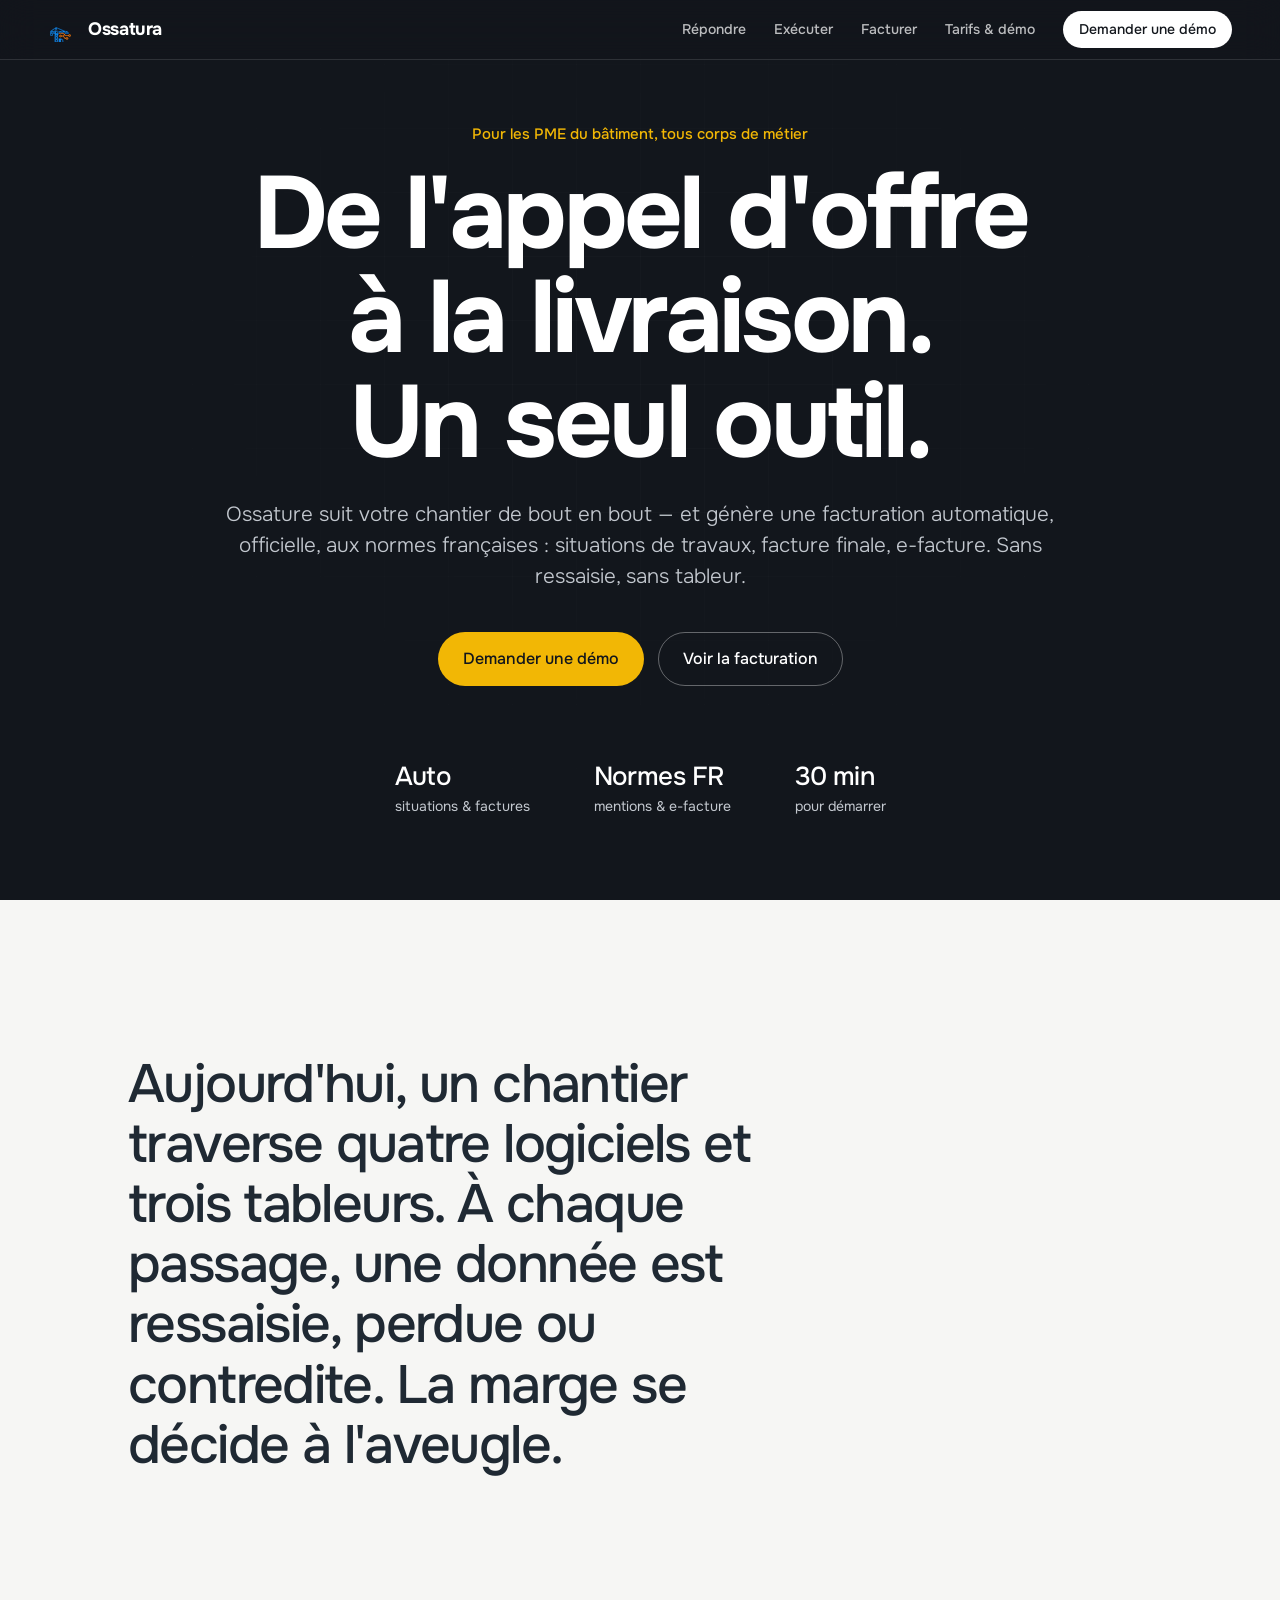
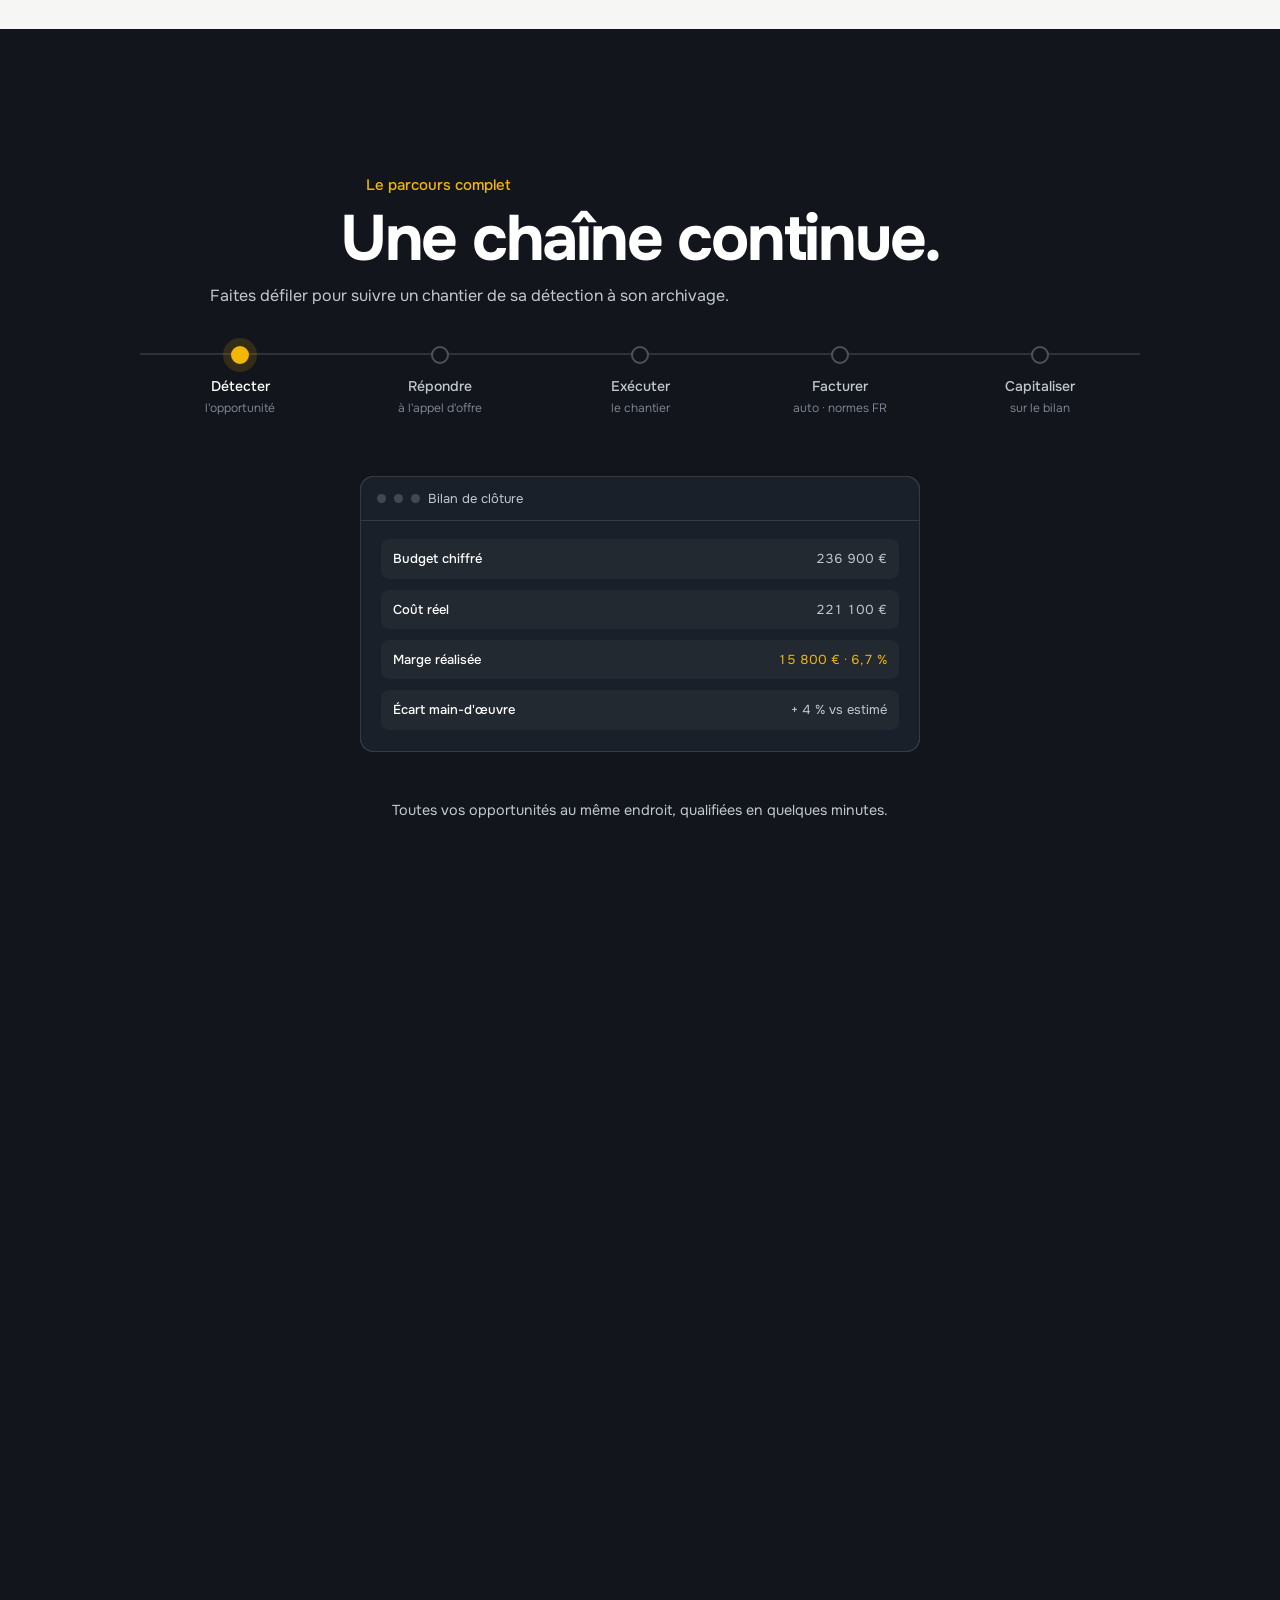
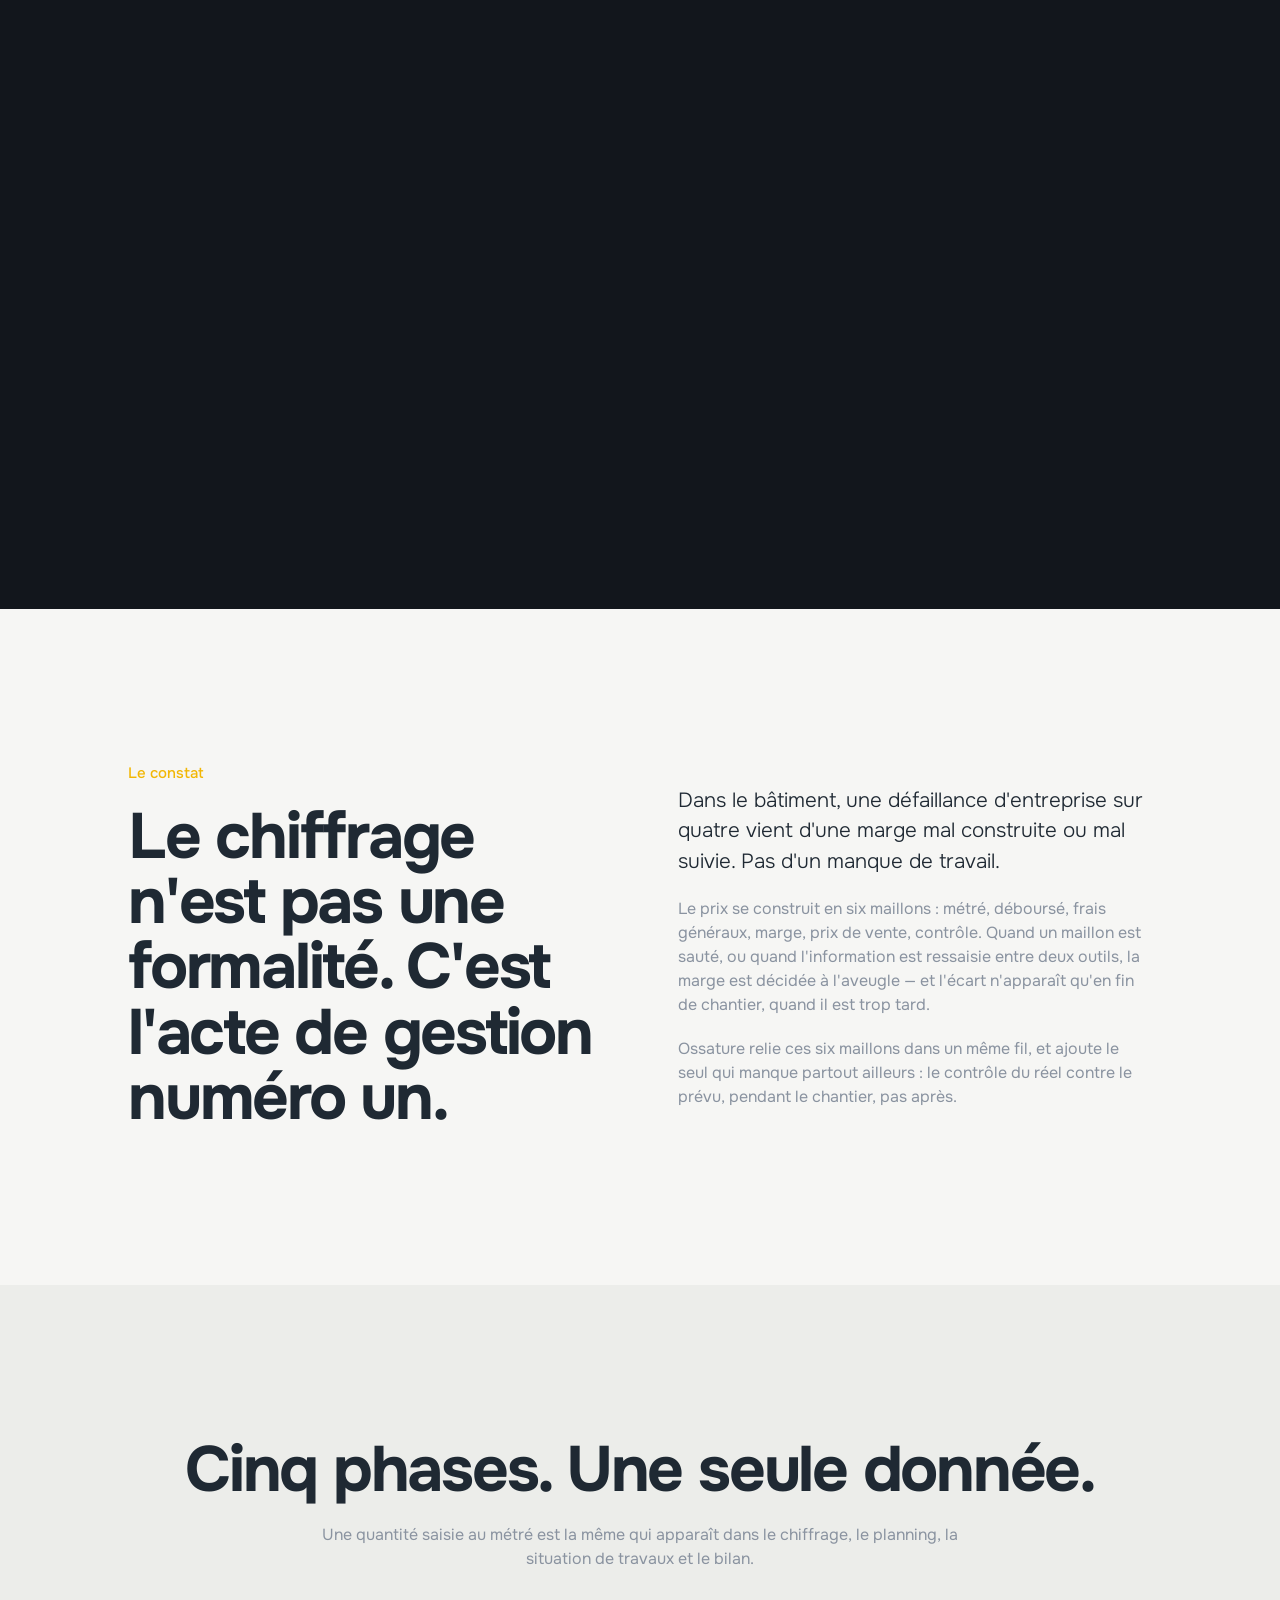
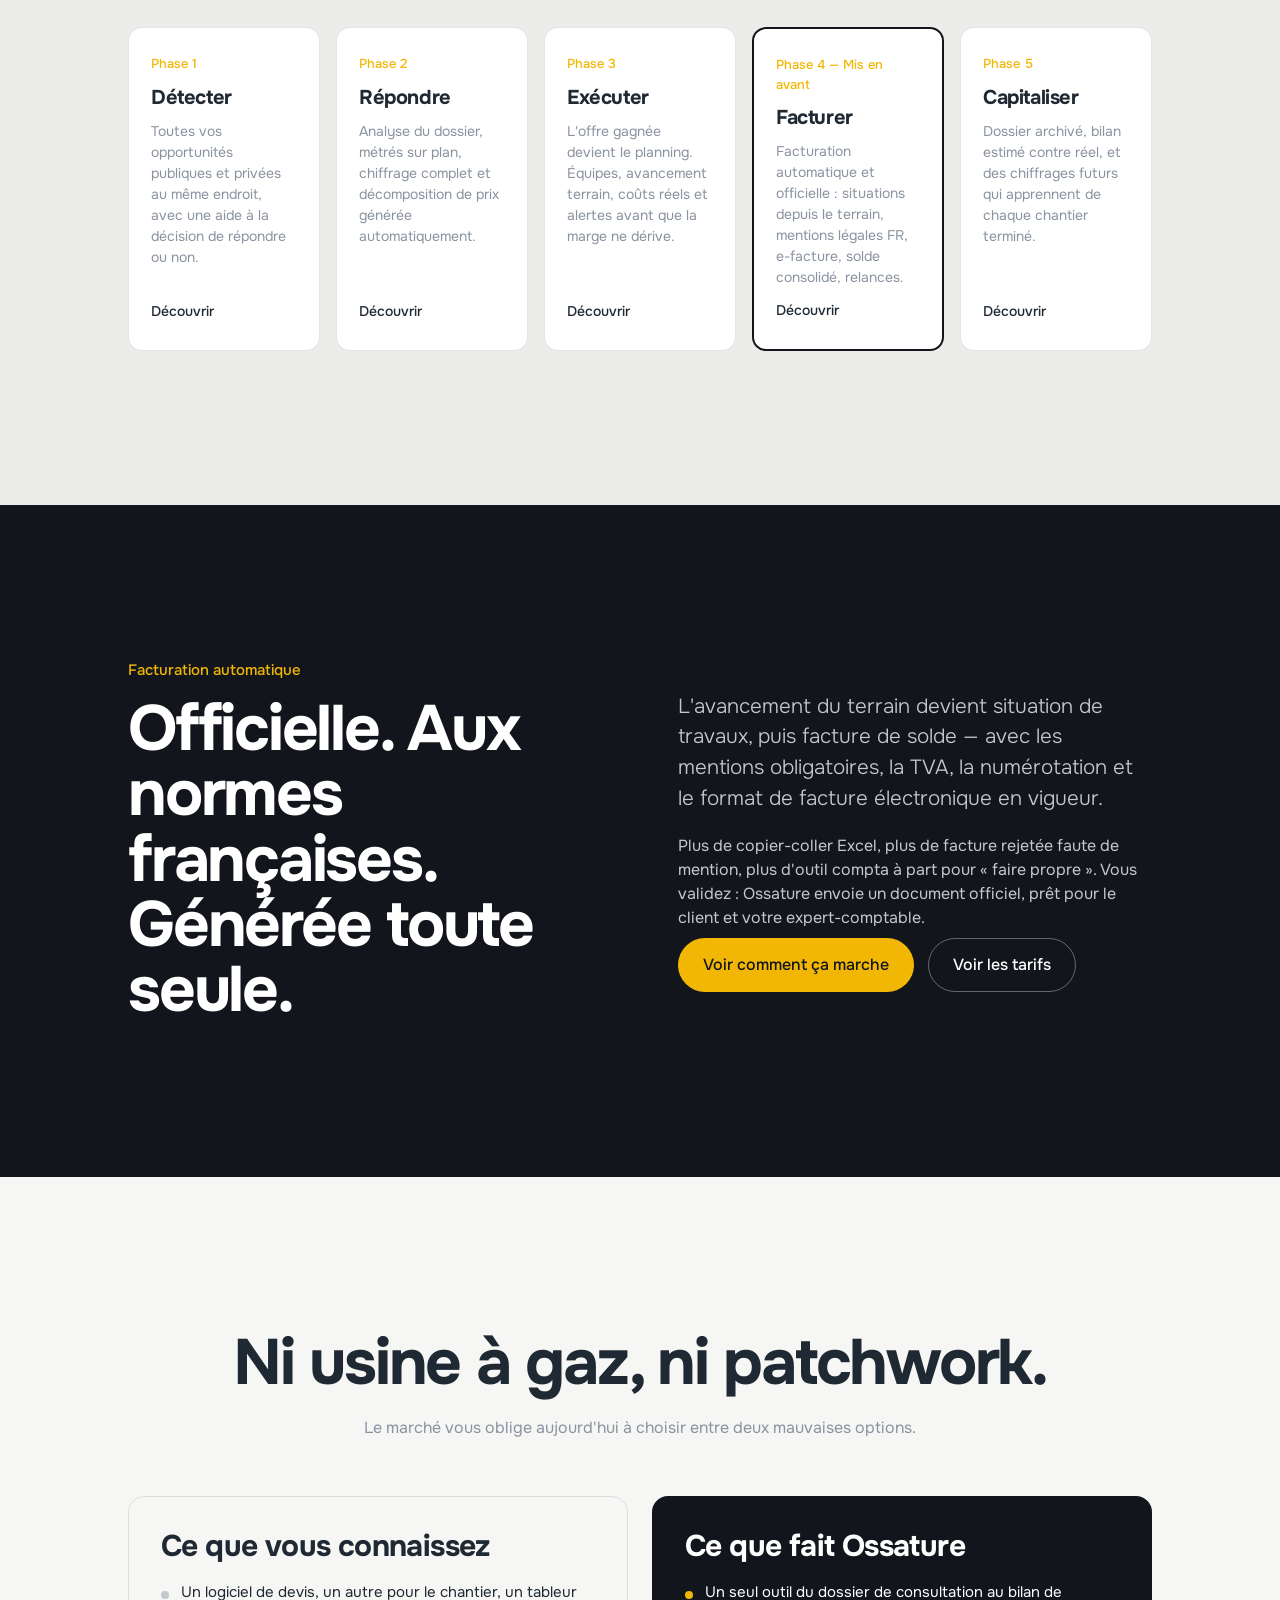
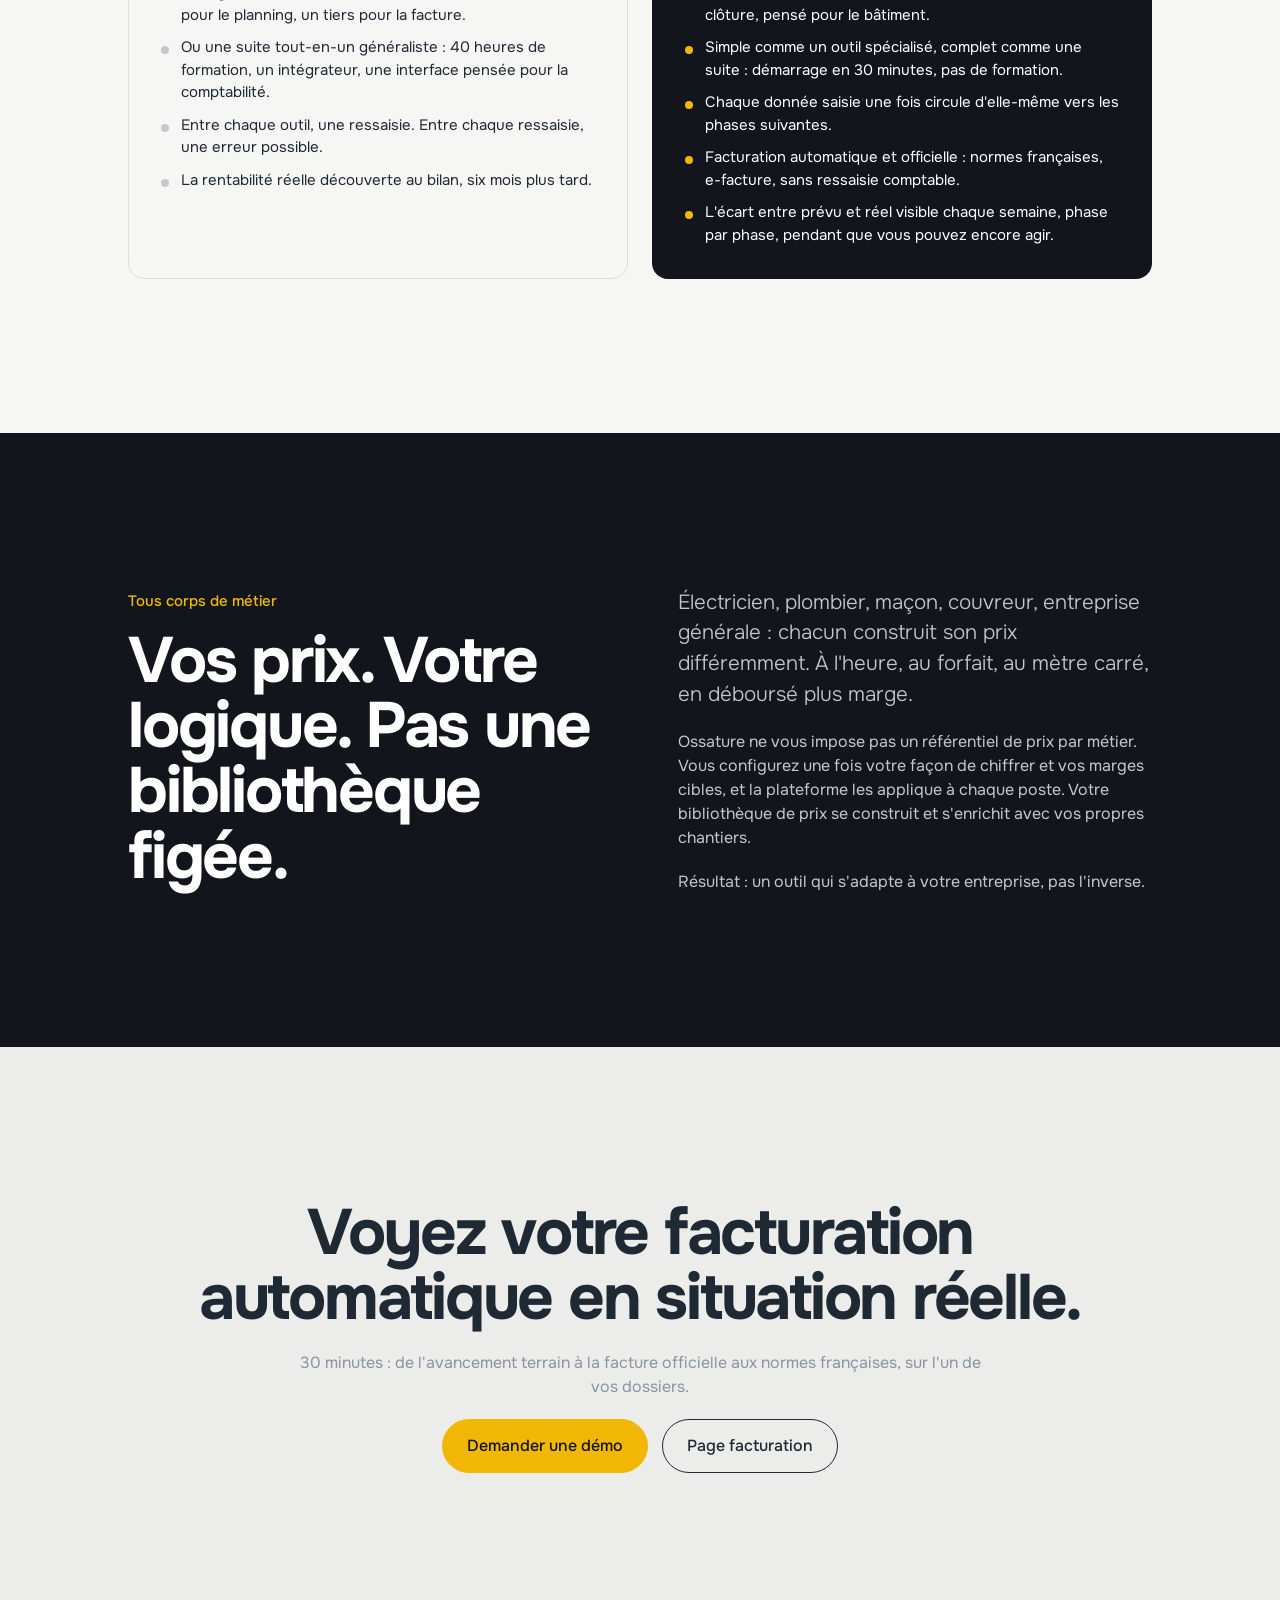
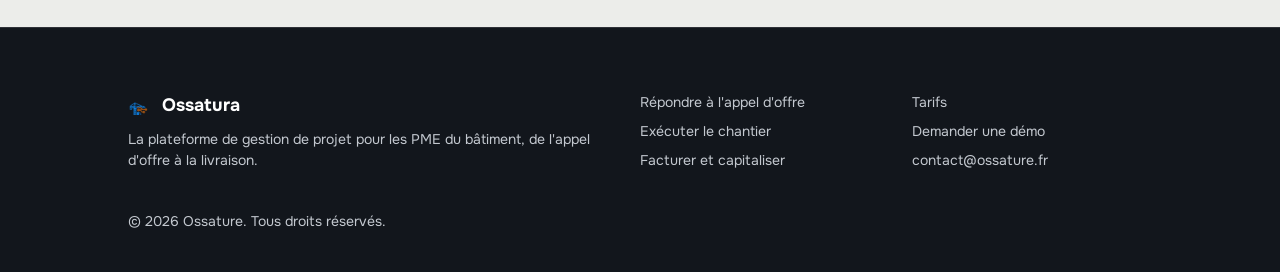
==== commit 2fc9d0cc: "fix facturations details texte" ====
--- a/index.html
+++ b/index.html
@@ -5,7 +5,7 @@
 <meta name="viewport" content="width=device-width,initial-scale=1">
 <link rel="icon" href="assets/favicon.ico" type="image/x-icon">
 <title>Ossature — La plateforme qui tient tout votre chantier, de l'appel d'offre à la livraison</title>
-<meta name="description" content="Ossature réunit dans un seul outil la réponse aux appels d'offres, le chiffrage, le suivi de chantier, la facturation et le bilan de rentabilité. Pour les PME du bâtiment, tous corps de métier.">
+<meta name="description" content="Ossature : appels d'offres, chiffrage, chantier, et facturation automatique officielle aux normes françaises. Pour les PME du bâtiment, tous corps de métier.">
 <link rel="stylesheet" href="assets/style.css">
 </head>
 <body>
@@ -28,15 +28,15 @@
   <div class="wrap center">
     <p class="kicker reveal">Pour les PME du bâtiment, tous corps de métier</p>
     <h1 class="reveal d1">De l'appel d'offre<br>à la livraison.<br>Un seul outil.</h1>
-    <p class="lead muted reveal d2">Ossature suit votre chantier de bout en bout : analyse du dossier, chiffrage, planning, terrain, situations de travaux, facture finale et bilan de marge. Sans ressaisie, sans tableur, sans surprise en fin de chantier.</p>
+    <p class="lead muted reveal d2">Ossature suit votre chantier de bout en bout — et génère une facturation automatique, officielle, aux normes françaises : situations de travaux, facture finale, e-facture. Sans ressaisie, sans tableur.</p>
     <div class="btn-row reveal d3">
       <a class="btn primary" href="contact.html">Demander une démo</a>
-      <a class="btn ghostdark" href="#parcours">Voir le parcours</a>
+      <a class="btn ghostdark" href="finance.html">Voir la facturation</a>
     </div>
   </div>
   <div class="hero-sub reveal d3">
-    <div><b>1 seule saisie</b>de chaque donnée</div>
-    <div><b>5 phases</b>couvertes en continu</div>
+    <div><b>Auto</b>situations &amp; factures</div>
+    <div><b>Normes FR</b>mentions &amp; e-facture</div>
     <div><b>30 min</b>pour démarrer</div>
   </div>
 </header>
@@ -64,7 +64,7 @@
           <div class="node"><span>Détecter</span><small>l'opportunité</small></div>
           <div class="node"><span>Répondre</span><small>à l'appel d'offre</small></div>
           <div class="node"><span>Exécuter</span><small>le chantier</small></div>
-          <div class="node"><span>Facturer</span><small>et encaisser</small></div>
+          <div class="node"><span>Facturer</span><small>auto · normes FR</small></div>
           <div class="node"><span>Capitaliser</span><small>sur le bilan</small></div>
         </div>
 
@@ -96,12 +96,12 @@
             </div>
           </div>
           <div class="screen">
-            <header><i></i><i></i><i></i> Situation n°3 — prête à valider</header>
+            <header><i></i><i></i><i></i> Facture auto — normes FR</header>
             <div class="body">
               <div class="row"><b>Avancement cumulé</b><span class="v">71 %</span></div>
-              <div class="row"><b>Montant de la situation</b><span class="v">54 300 €</span></div>
-              <div class="row"><b>Retenue de garantie (5 %)</b><span class="v">− 2 715 €</span></div>
-              <div class="row"><b>Situation n°2</b><span class="tag">Payée</span></div>
+              <div class="row"><b>Situation générée</b><span class="v">54 300 €</span></div>
+              <div class="row"><b>Mentions &amp; TVA</b><span class="v ok">Conformes</span></div>
+              <div class="row"><b>E-facture</b><span class="tag">Format officiel</span></div>
             </div>
           </div>
           <div class="screen">
@@ -119,7 +119,7 @@
         <span>Toutes vos opportunités au même endroit, qualifiées en quelques minutes.</span>
         <span>Le dossier est analysé, chaque poste du CCTP est chiffré, rien n'est oublié.</span>
         <span>L'offre gagnée devient le planning. Le terrain remonte l'avancement depuis un téléphone.</span>
-        <span>Les situations se génèrent depuis l'avancement. La facturation est officielle, aux normes françaises.</span>
+        <span>Facturation automatique depuis l'avancement : officielle, mentions FR, e-facture — vous validez, ça part.</span>
         <span>Chaque chantier terminé améliore vos prochains chiffrages.</span>
       </p>
     </div>
@@ -170,10 +170,10 @@
         <p>L'offre gagnée devient le planning. Équipes, avancement terrain, coûts réels et alertes avant que la marge ne dérive.</p>
         <a href="chantier.html">Découvrir</a>
       </article>
-      <article class="phase reveal d3">
-        <span class="n">Phase 4</span>
+      <article class="phase hi reveal d3">
+        <span class="n">Phase 4 — Mis en avant</span>
         <h3>Facturer</h3>
-        <p>Situations depuis l'avancement, facturation officielle aux normes françaises, facture finale consolidée, relances et encaissements suivis.</p>
+        <p>Facturation automatique et officielle : situations depuis le terrain, mentions légales FR, e-facture, solde consolidé, relances.</p>
         <a href="finance.html">Découvrir</a>
       </article>
       <article class="phase reveal d3">
@@ -182,6 +182,24 @@
         <p>Dossier archivé, bilan estimé contre réel, et des chiffrages futurs qui apprennent de chaque chantier terminé.</p>
         <a href="finance.html#capitaliser">Découvrir</a>
       </article>
+    </div>
+  </div>
+</section>
+
+<!-- FACTURATION -->
+<section class="section dark" id="facturation">
+  <div class="wrap grid-2">
+    <div class="reveal">
+      <p class="kicker">Facturation automatique</p>
+      <h2>Officielle. Aux normes françaises. Générée toute seule.</h2>
+    </div>
+    <div class="stack reveal d1">
+      <p class="lead muted">L'avancement du terrain devient situation de travaux, puis facture de solde — avec les mentions obligatoires, la TVA, la numérotation et le format de facture électronique en vigueur.</p>
+      <p class="muted">Plus de copier-coller Excel, plus de facture rejetée faute de mention, plus d'outil compta à part pour « faire propre ». Vous validez : Ossature envoie un document officiel, prêt pour le client et votre expert-comptable.</p>
+      <div class="btn-row" style="margin-top:8px">
+        <a class="btn primary" href="finance.html">Voir comment ça marche</a>
+        <a class="btn ghostdark" href="contact.html">Voir les tarifs</a>
+      </div>
     </div>
   </div>
 </section>
@@ -209,7 +227,7 @@
           <li>Un seul outil du dossier de consultation au bilan de clôture, pensé pour le bâtiment.</li>
           <li>Simple comme un outil spécialisé, complet comme une suite : démarrage en 30 minutes, pas de formation.</li>
           <li>Chaque donnée saisie une fois circule d'elle-même vers les phases suivantes.</li>
-          <li>Facturation officielle adaptée aux normes françaises, y compris la facture électronique.</li>
+          <li>Facturation automatique et officielle : normes françaises, e-facture, sans ressaisie comptable.</li>
           <li>L'écart entre prévu et réel visible chaque semaine, phase par phase, pendant que vous pouvez encore agir.</li>
         </ul>
       </article>
@@ -235,9 +253,9 @@
 <!-- CTA -->
 <section class="section concrete">
   <div class="wrap center stack reveal">
-    <h2>Voyez votre prochain chantier en entier.</h2>
-    <p class="muted">Une démonstration de 30 minutes, sur l'un de vos dossiers réels si vous le souhaitez.</p>
-    <div class="btn-row"><a class="btn primary" href="contact.html">Demander une démo</a><a class="btn ghost" href="reponse.html">Commencer par la réponse à l'appel d'offre</a></div>
+    <h2>Voyez votre facturation automatique en situation réelle.</h2>
+    <p class="muted">30 minutes : de l'avancement terrain à la facture officielle aux normes françaises, sur l'un de vos dossiers.</p>
+    <div class="btn-row"><a class="btn primary" href="contact.html">Demander une démo</a><a class="btn ghost" href="finance.html">Page facturation</a></div>
   </div>
 </section>
 
--- a/assets/style.css
+++ b/assets/style.css
@@ -289,6 +289,26 @@
 .price ul{list-style:none;display:grid;gap:8px;font-size:14px;flex:1}
 .price li{padding-left:18px;position:relative}
 .price li::before{content:"";position:absolute;left:0;top:.6em;width:8px;height:2px;background:var(--signal)}
+.price li.feat{font-weight:600;color:var(--graphite)}
+.price li.feat::before{background:var(--signal);height:3px;width:10px}
+.price .included{
+  margin:0;
+  padding:10px 12px;
+  border-radius:10px;
+  background:var(--concrete-2);
+  border:1px solid var(--line);
+  font-size:13px;
+  font-weight:600;
+  color:var(--graphite);
+  letter-spacing:-.01em;
+}
+.price.hi .included{background:rgba(242,183,5,.14);border-color:rgba(242,183,5,.35)}
+.phase.hi{
+  border-color:var(--graphite);
+  border-width:2px;
+}
+.phase.hi .n{color:var(--signal)}
+
 
 /* Contrast fixes for light mocks */
 .light .mock .row .v,.concrete .mock .row .v{color:var(--slate)}
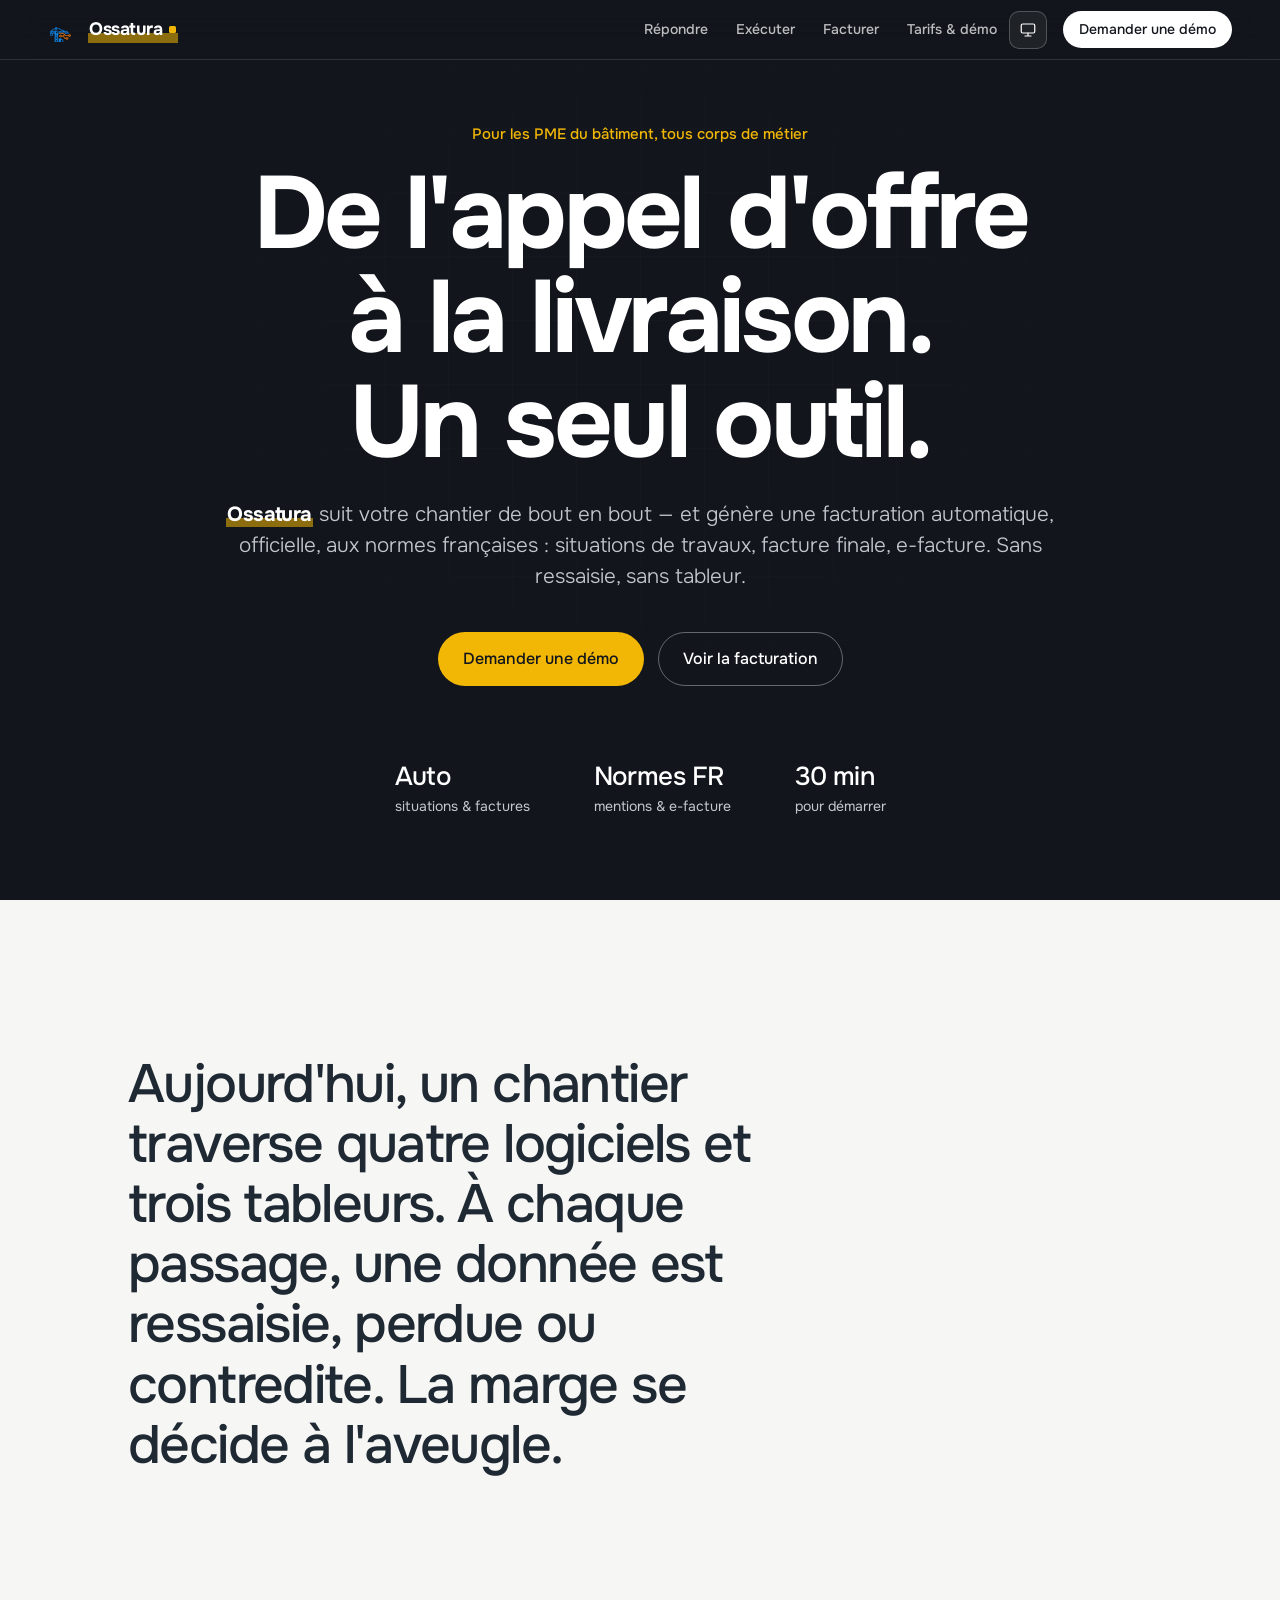
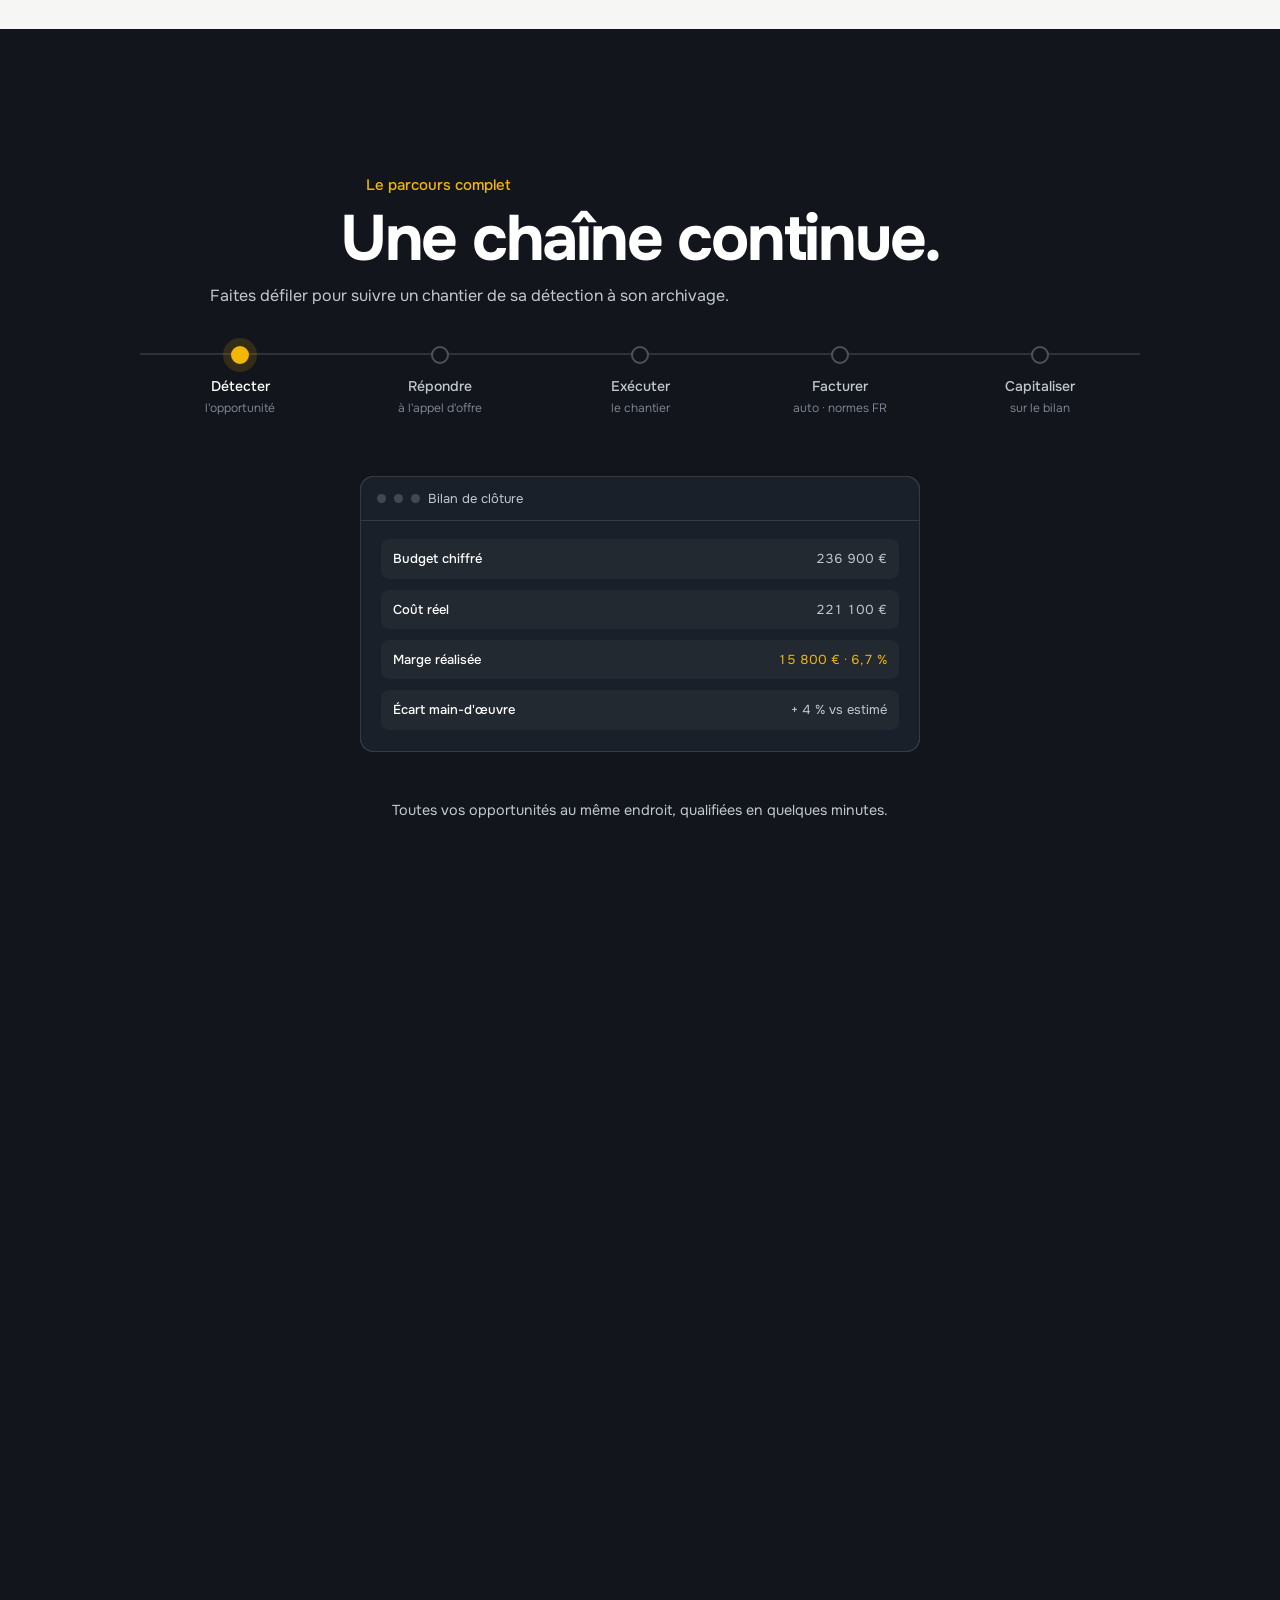
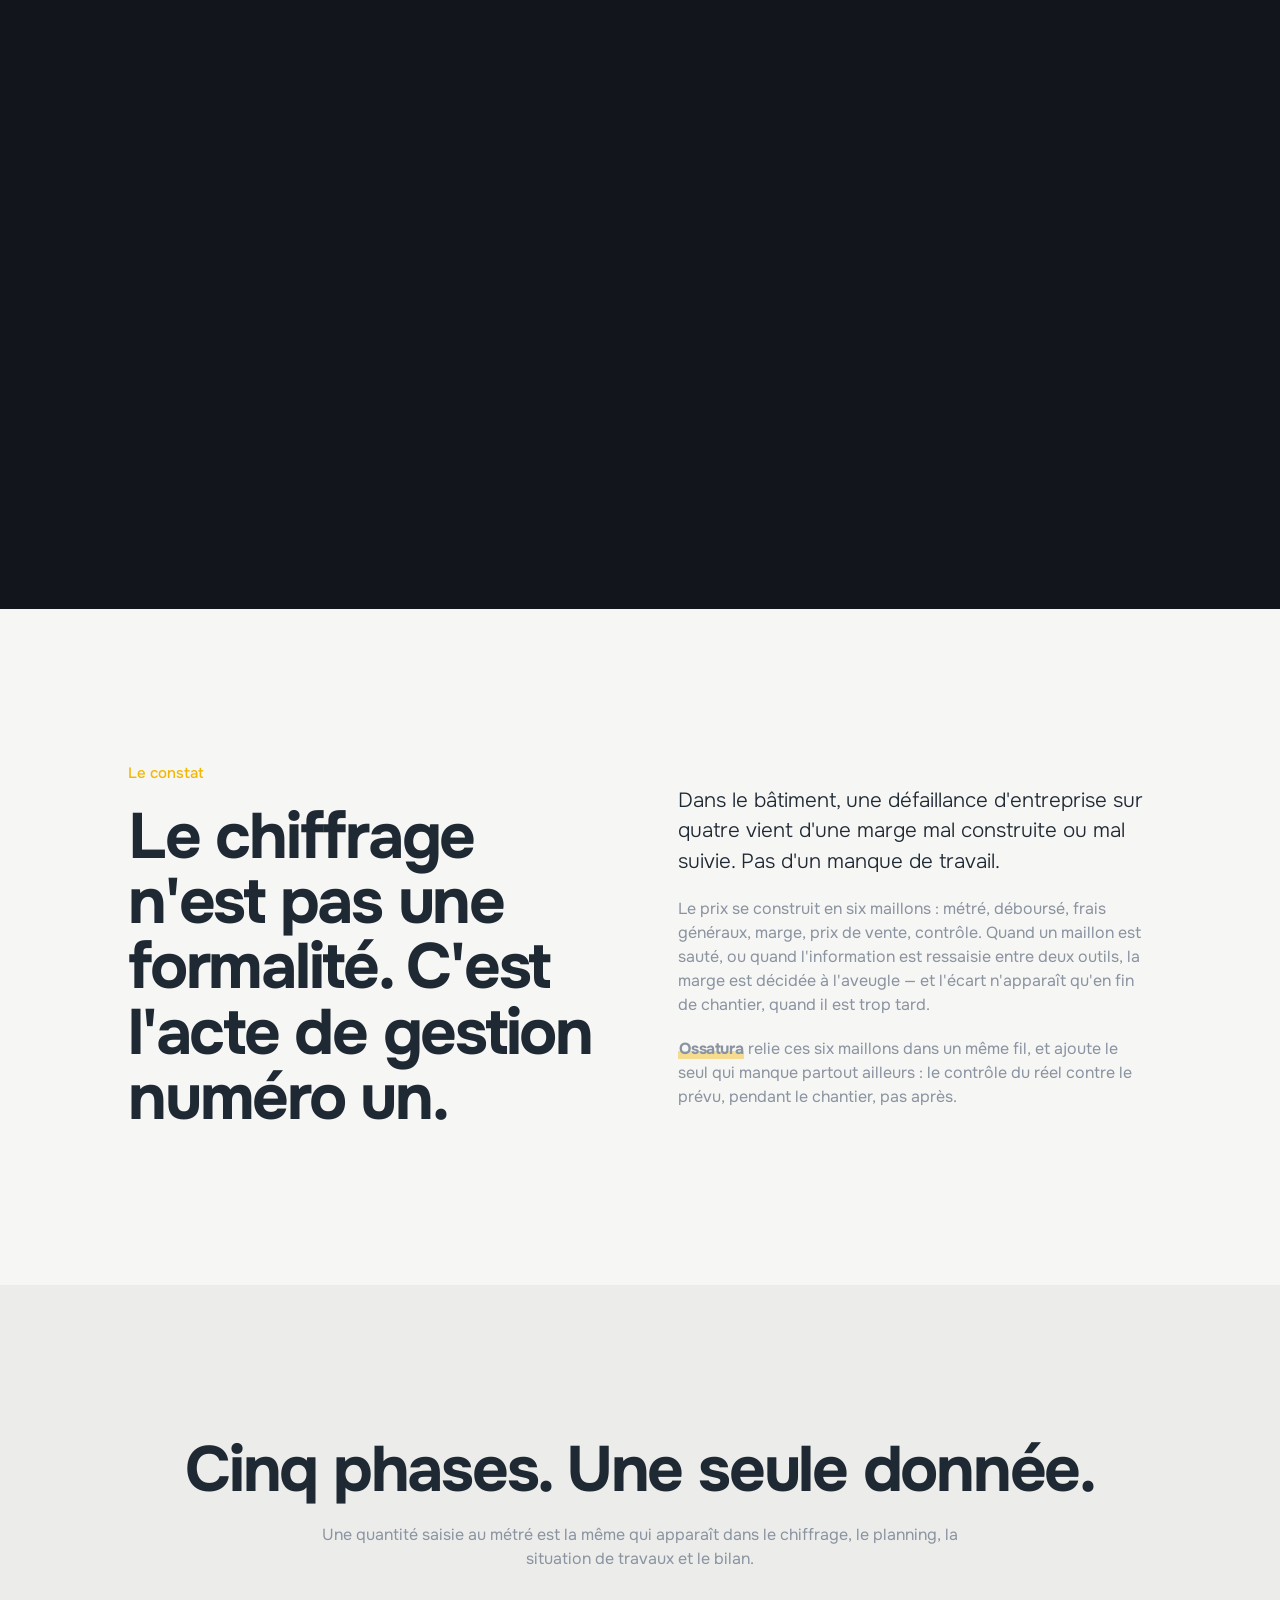
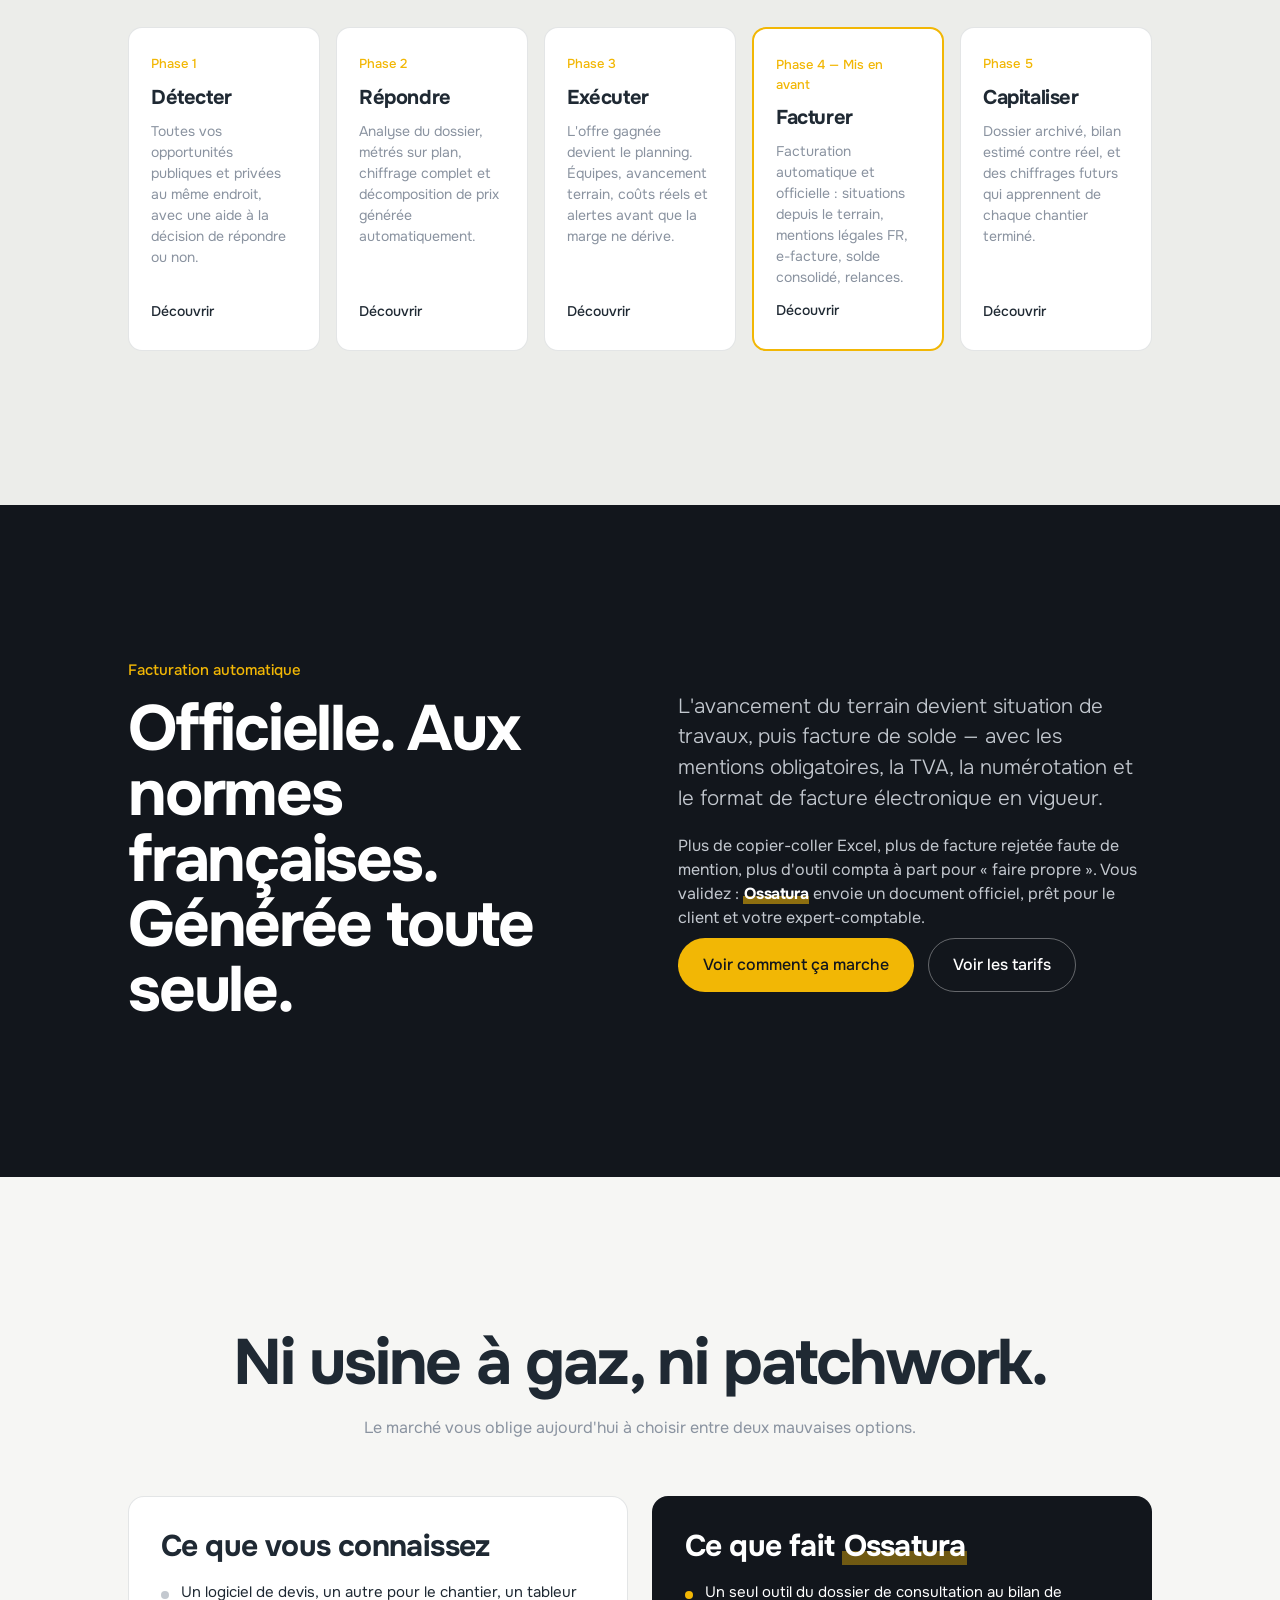
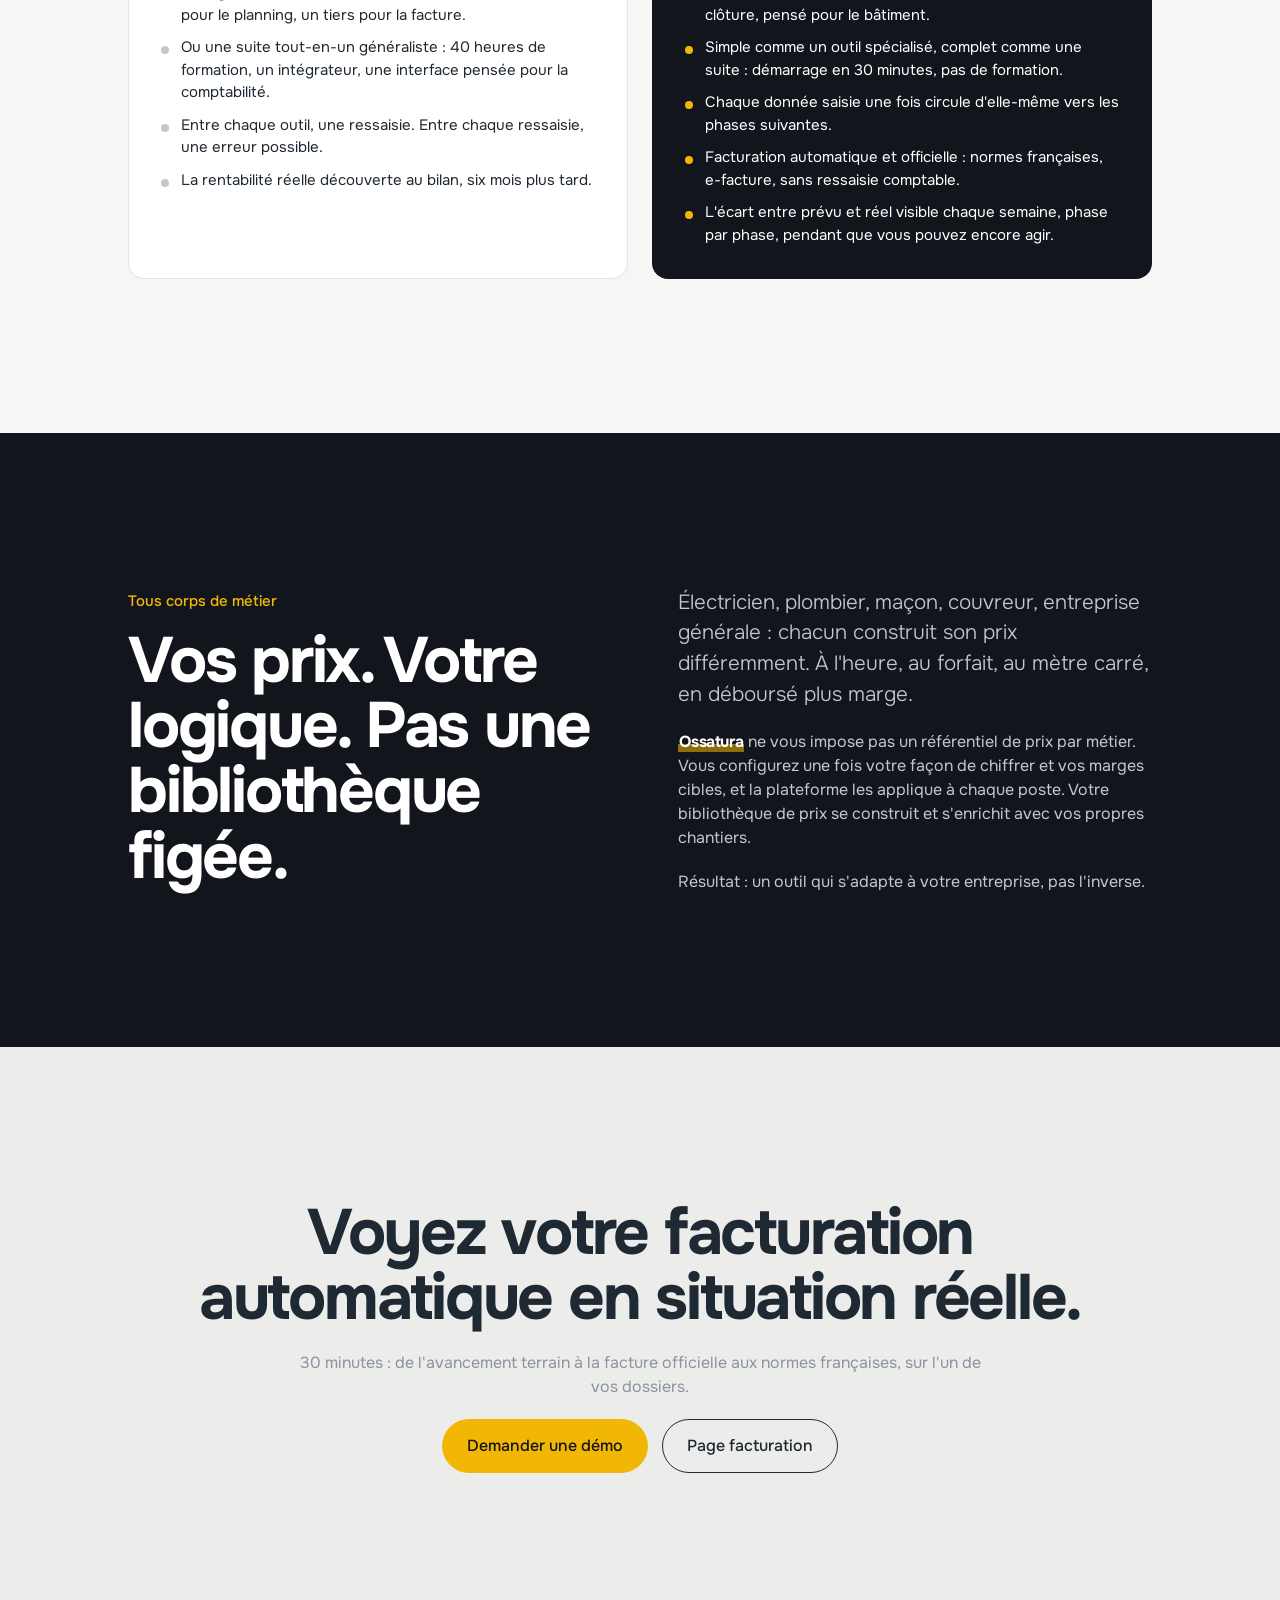
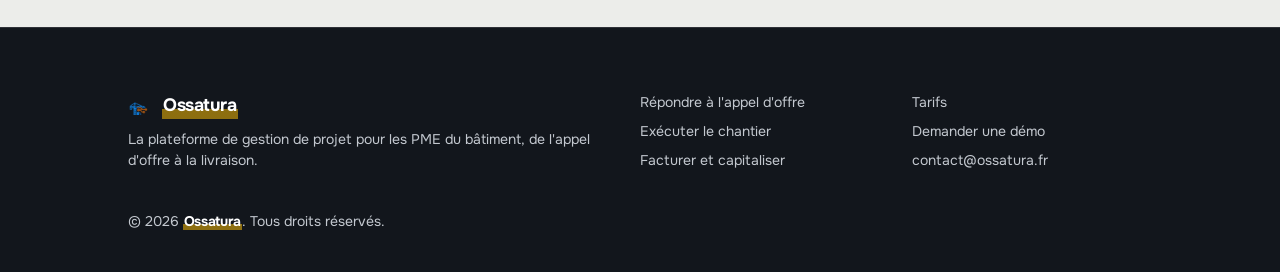
==== commit 6ad92a89: "fix light theme" ====
--- a/index.html
+++ b/index.html
@@ -4,14 +4,29 @@
 <meta charset="utf-8">
 <meta name="viewport" content="width=device-width,initial-scale=1">
 <link rel="icon" href="assets/favicon.ico" type="image/x-icon">
-<title>Ossature — La plateforme qui tient tout votre chantier, de l'appel d'offre à la livraison</title>
-<meta name="description" content="Ossature : appels d'offres, chiffrage, chantier, et facturation automatique officielle aux normes françaises. Pour les PME du bâtiment, tous corps de métier.">
+<title>Ossatura — La plateforme qui tient tout votre chantier, de l'appel d'offre à la livraison</title>
+<meta name="description" content="Ossatura : appels d'offres, chiffrage, chantier, et facturation automatique officielle aux normes françaises. Pour les PME du bâtiment, tous corps de métier.">
+<meta name="theme-color" content="#F2B705">
+<script>
+(function(){
+  try{
+    var k="ossatura.vitrine.theme";
+    var p=localStorage.getItem(k)||"system";
+    var dark=window.matchMedia("(prefers-color-scheme: dark)").matches;
+    var r=(p==="light"||p==="dark")?p:(dark?"dark":"light");
+    document.documentElement.dataset.theme=r;
+    document.documentElement.style.colorScheme=r;
+    var m=document.querySelector('meta[name="theme-color"]');
+    if(m) m.setAttribute("content", r==="dark"?"#12161C":"#F2B705");
+  }catch(e){}
+})();
+</script>
 <link rel="stylesheet" href="assets/style.css">
 </head>
 <body>
 
 <nav class="nav">
-  <a class="brand" href="index.html"><img src="assets/logo-nav.png" alt="Ossatura" width="24" height="24">Ossatura</a>
+  <a class="brand" href="index.html"><img src="assets/logo-nav.png" alt="Ossatura" width="24" height="24"><span class="brand-mark">Ossatura</span></a>
   <button class="burger" aria-label="Menu" aria-expanded="false"><span></span><span></span><span></span></button>
   <ul>
     <li><a href="reponse.html">Répondre</a></li>
@@ -19,6 +34,7 @@
     <li><a href="finance.html">Facturer</a></li>
     <li><a href="contact.html">Tarifs & démo</a></li>
   </ul>
+  <button type="button" class="theme-toggle" aria-label="Changer le thème"></button>
   <a class="cta" href="contact.html">Demander une démo</a>
 </nav>
 
@@ -28,7 +44,7 @@
   <div class="wrap center">
     <p class="kicker reveal">Pour les PME du bâtiment, tous corps de métier</p>
     <h1 class="reveal d1">De l'appel d'offre<br>à la livraison.<br>Un seul outil.</h1>
-    <p class="lead muted reveal d2">Ossature suit votre chantier de bout en bout — et génère une facturation automatique, officielle, aux normes françaises : situations de travaux, facture finale, e-facture. Sans ressaisie, sans tableur.</p>
+    <p class="lead muted reveal d2"><span class="brand-mark">Ossatura</span> suit votre chantier de bout en bout — et génère une facturation automatique, officielle, aux normes françaises : situations de travaux, facture finale, e-facture. Sans ressaisie, sans tableur.</p>
     <div class="btn-row reveal d3">
       <a class="btn primary" href="contact.html">Demander une démo</a>
       <a class="btn ghostdark" href="finance.html">Voir la facturation</a>
@@ -138,7 +154,7 @@
       <div class="stack reveal d1">
         <p class="lead">Dans le bâtiment, une défaillance d'entreprise sur quatre vient d'une marge mal construite ou mal suivie. Pas d'un manque de travail.</p>
         <p class="muted">Le prix se construit en six maillons : métré, déboursé, frais généraux, marge, prix de vente, contrôle. Quand un maillon est sauté, ou quand l'information est ressaisie entre deux outils, la marge est décidée à l'aveugle — et l'écart n'apparaît qu'en fin de chantier, quand il est trop tard.</p>
-        <p class="muted">Ossature relie ces six maillons dans un même fil, et ajoute le seul qui manque partout ailleurs : le contrôle du réel contre le prévu, pendant le chantier, pas après.</p>
+        <p class="muted"><span class="brand-mark">Ossatura</span> relie ces six maillons dans un même fil, et ajoute le seul qui manque partout ailleurs : le contrôle du réel contre le prévu, pendant le chantier, pas après.</p>
       </div>
     </div>
   </div>
@@ -195,7 +211,7 @@
     </div>
     <div class="stack reveal d1">
       <p class="lead muted">L'avancement du terrain devient situation de travaux, puis facture de solde — avec les mentions obligatoires, la TVA, la numérotation et le format de facture électronique en vigueur.</p>
-      <p class="muted">Plus de copier-coller Excel, plus de facture rejetée faute de mention, plus d'outil compta à part pour « faire propre ». Vous validez : Ossature envoie un document officiel, prêt pour le client et votre expert-comptable.</p>
+      <p class="muted">Plus de copier-coller Excel, plus de facture rejetée faute de mention, plus d'outil compta à part pour « faire propre ». Vous validez : <span class="brand-mark">Ossatura</span> envoie un document officiel, prêt pour le client et votre expert-comptable.</p>
       <div class="btn-row" style="margin-top:8px">
         <a class="btn primary" href="finance.html">Voir comment ça marche</a>
         <a class="btn ghostdark" href="contact.html">Voir les tarifs</a>
@@ -222,7 +238,7 @@
         </ul>
       </article>
       <article class="hi reveal d1">
-        <h3>Ce que fait Ossature</h3>
+        <h3>Ce que fait <span class="brand-mark">Ossatura</span></h3>
         <ul>
           <li>Un seul outil du dossier de consultation au bilan de clôture, pensé pour le bâtiment.</li>
           <li>Simple comme un outil spécialisé, complet comme une suite : démarrage en 30 minutes, pas de formation.</li>
@@ -244,7 +260,7 @@
     </div>
     <div class="stack reveal d1">
       <p class="lead muted">Électricien, plombier, maçon, couvreur, entreprise générale : chacun construit son prix différemment. À l'heure, au forfait, au mètre carré, en déboursé plus marge.</p>
-      <p class="muted">Ossature ne vous impose pas un référentiel de prix par métier. Vous configurez une fois votre façon de chiffrer et vos marges cibles, et la plateforme les applique à chaque poste. Votre bibliothèque de prix se construit et s'enrichit avec vos propres chantiers.</p>
+      <p class="muted"><span class="brand-mark">Ossatura</span> ne vous impose pas un référentiel de prix par métier. Vous configurez une fois votre façon de chiffrer et vos marges cibles, et la plateforme les applique à chaque poste. Votre bibliothèque de prix se construit et s'enrichit avec vos propres chantiers.</p>
       <p class="muted">Résultat : un outil qui s'adapte à votre entreprise, pas l'inverse.</p>
     </div>
   </div>
@@ -263,7 +279,7 @@
   <div class="wrap">
     <div class="cols">
       <div>
-        <div class="brand"><img src="assets/logo-nav.png" alt="Ossatura" width="24" height="24">Ossatura</div>
+        <div class="brand"><img src="assets/logo-nav.png" alt="Ossatura" width="24" height="24"><span class="brand-mark">Ossatura</span></div>
         <p>La plateforme de gestion de projet pour les PME du bâtiment, de l'appel d'offre à la livraison.</p>
       </div>
       <ul>
@@ -274,10 +290,10 @@
       <ul>
         <li><a href="contact.html">Tarifs</a></li>
         <li><a href="contact.html#demo">Demander une démo</a></li>
-        <li><a href="mailto:contact@ossature.fr">contact@ossature.fr</a></li>
+        <li><a href="mailto:contact@ossatura.fr">contact@ossatura.fr</a></li>
       </ul>
     </div>
-    <p>© 2026 Ossature. Tous droits réservés.</p>
+    <p>© 2026 <span class="brand-mark">Ossatura</span>. Tous droits réservés.</p>
   </div>
 </footer>
 
--- a/assets/style.css
+++ b/assets/style.css
@@ -1,5 +1,6 @@
 @import url('https://fonts.googleapis.com/css2?family=Onest:wght@300;400;500;700&display=swap');
 
+/* Palette de base + sémantique (clair par défaut, comme ossatura_soft) */
 :root{
   --graphite:#12161C;
   --graphite-2:#1A2029;
@@ -14,6 +15,49 @@
   --max:1120px;
   --measure:62ch;
   --ease:cubic-bezier(.22,.61,.36,1);
+
+  --bg:var(--concrete-2);
+  --bg-elevated:#fff;
+  --bg-muted:var(--concrete);
+  --fg:var(--slate);
+  --fg-muted:var(--steel);
+  --fg-on-dark:#fff;
+  --border:var(--line);
+  --nav-bg:rgba(18,22,28,.78);
+  --nav-fg:#fff;
+  --section-light:var(--concrete-2);
+  --section-concrete:var(--concrete);
+  --section-dark:var(--graphite);
+  --mock-bg:#fff;
+  --mock-row:rgba(31,41,51,.05);
+  --theme-color:#F2B705;
+  color-scheme:light;
+}
+
+html[data-theme="dark"]{
+  --graphite:#0B0D11;
+  --graphite-2:#141820;
+  --concrete:#1A1F28;
+  --concrete-2:#12161C;
+  --slate:#E8EAED;
+  --steel:#9AA3AD;
+  --steel-2:#C3C8CF;
+  --line:rgba(255,255,255,.10);
+  --line-dark:rgba(255,255,255,.12);
+  --bg:var(--concrete-2);
+  --bg-elevated:#1A2029;
+  --bg-muted:#161B22;
+  --fg:var(--slate);
+  --fg-muted:var(--steel);
+  --border:var(--line);
+  --nav-bg:rgba(8,10,14,.86);
+  --section-light:#151922;
+  --section-concrete:#1A2029;
+  --section-dark:#0A0C10;
+  --mock-bg:#1A2029;
+  --mock-row:rgba(255,255,255,.05);
+  --theme-color:#12161C;
+  color-scheme:dark;
 }
 
 *{box-sizing:border-box;margin:0;padding:0}
@@ -21,15 +65,47 @@
 @media (prefers-reduced-motion:reduce){html{scroll-behavior:auto}}
 body{
   font-family:'Onest',system-ui,-apple-system,sans-serif;
-  color:var(--slate);
-  background:var(--concrete-2);
+  color:var(--fg);
+  background:var(--bg);
   line-height:1.5;
   -webkit-font-smoothing:antialiased;
+  transition:background-color .25s var(--ease),color .25s var(--ease);
 }
 a{color:inherit;text-decoration:none}
 img,svg{display:block;max-width:100%}
 button{font:inherit}
 :focus-visible{outline:2px solid var(--signal);outline-offset:3px}
+
+/* ---------- Brand highlight ---------- */
+.brand-mark{
+  font-weight:700;
+  letter-spacing:-.025em;
+  color:inherit;
+  background:linear-gradient(transparent 64%, rgba(242,183,5,.42) 64%);
+  box-decoration-break:clone;
+  -webkit-box-decoration-break:clone;
+  padding:0 .06em;
+}
+.nav .brand-mark,
+.footer .brand-mark,
+.dark .brand-mark,
+.hero .brand-mark{
+  background:linear-gradient(transparent 64%, rgba(242,183,5,.55) 64%);
+  color:#fff;
+}
+.nav .brand .brand-mark{
+  position:relative;
+}
+.nav .brand .brand-mark::after{
+  content:"";
+  display:inline-block;
+  width:7px;height:7px;
+  margin-left:7px;
+  background:var(--signal);
+  border-radius:1.5px;
+  vertical-align:middle;
+  transform:translateY(-1px);
+}
 
 /* ---------- Navigation ---------- */
 .brand img{width:24px;height:24px;display:inline-block;margin-right:6px;vertical-align:middle}
@@ -37,34 +113,50 @@
   position:fixed;inset:0 0 auto 0;z-index:50;
   height:60px;display:flex;align-items:center;
   padding:0 clamp(20px,4vw,48px);
-  background:rgba(18,22,28,.72);
+  background:var(--nav-bg);
   backdrop-filter:blur(18px);-webkit-backdrop-filter:blur(18px);
   border-bottom:1px solid var(--line-dark);
-  color:#fff;
+  color:var(--nav-fg);
 }
 .nav .brand{font-weight:700;letter-spacing:-.02em;font-size:18px;display:flex;align-items:center;gap:10px}
 .nav .brand i{width:14px;height:14px;background:var(--signal);display:inline-block}
 .nav ul{display:flex;gap:28px;list-style:none;margin-left:auto;font-size:14px;font-weight:500}
 .nav ul a{opacity:.72;transition:opacity .2s}
 .nav ul a:hover,.nav ul a[aria-current]{opacity:1}
-.nav .cta{margin-left:28px;padding:8px 16px;border-radius:999px;background:#fff;color:var(--graphite);font-weight:500;font-size:14px}
+.nav .cta{margin-left:16px;padding:8px 16px;border-radius:999px;background:#fff;color:var(--graphite);font-weight:500;font-size:14px}
+html[data-theme="dark"] .nav .cta{background:var(--signal);color:#12161C}
+.nav .theme-toggle{
+  margin-left:12px;
+  width:38px;height:38px;
+  border:1px solid rgba(255,255,255,.22);
+  border-radius:10px;
+  background:rgba(255,255,255,.06);
+  color:#fff;
+  display:inline-flex;align-items:center;justify-content:center;
+  cursor:pointer;
+  transition:background .2s,border-color .2s;
+}
+.nav .theme-toggle:hover{background:rgba(255,255,255,.12);border-color:rgba(255,255,255,.4)}
+.nav .theme-toggle svg{width:18px;height:18px;stroke:currentColor;fill:none;stroke-width:1.6;stroke-linecap:round;stroke-linejoin:round}
 .nav .burger{display:none;margin-left:auto;background:none;border:0;color:#fff;width:40px;height:40px;cursor:pointer}
 .nav .burger span{display:block;width:22px;height:2px;background:#fff;margin:5px auto}
 @media (max-width:860px){
   .nav ul,.nav .cta{display:none}
-  .nav .burger{display:block}
+  .nav .theme-toggle{margin-left:auto;margin-right:4px}
+  .nav .burger{display:block;margin-left:0}
   .nav.open ul{display:flex;flex-direction:column;position:absolute;top:60px;left:0;right:0;background:var(--graphite);padding:20px 24px 28px;gap:18px;border-bottom:1px solid var(--line-dark)}
+  .nav.open .cta{display:inline-flex;position:absolute;top:auto;margin:12px 24px 24px;left:0}
 }
 
 /* ---------- Layout helpers ---------- */
 .wrap{max-width:var(--max);margin:0 auto;padding:0 clamp(20px,4vw,48px)}
 .section{padding:clamp(80px,12vw,160px) 0}
 .section.tight{padding:clamp(56px,8vw,96px) 0}
-.dark{background:var(--graphite);color:#fff}
+.dark{background:var(--section-dark);color:var(--fg-on-dark)}
 .dark .muted{color:var(--steel-2)}
-.light{background:var(--concrete-2)}
-.concrete{background:var(--concrete)}
-.muted{color:var(--steel)}
+.light{background:var(--section-light);color:var(--fg)}
+.concrete{background:var(--section-concrete);color:var(--fg)}
+.muted{color:var(--fg-muted)}
 .center{text-align:center}
 .measure{max-width:var(--measure)}
 .grid-2{display:grid;grid-template-columns:1fr 1fr;gap:clamp(32px,6vw,80px);align-items:center}
@@ -83,7 +175,7 @@
 .stack>*+*{margin-top:20px}
 .btn{display:inline-flex;align-items:center;gap:10px;padding:14px 24px;border-radius:999px;font-weight:500;font-size:16px;border:1px solid transparent;cursor:pointer;transition:transform .2s var(--ease),background .2s}
 .btn:hover{transform:translateY(-1px)}
-.btn.primary{background:var(--signal);color:var(--graphite)}
+.btn.primary{background:var(--signal);color:#12161C}
 .btn.ghost{border-color:currentColor;background:transparent}
 .btn.ghostdark{border-color:rgba(255,255,255,.35);color:#fff;background:transparent}
 .btn-row{display:flex;gap:14px;flex-wrap:wrap;justify-content:inherit}
@@ -141,7 +233,6 @@
 .node.on span{color:#fff}
 @media (max-width:640px){.node small{display:none}.node span{font-size:12px}}
 
-/* product screens stacked in one grid cell: container = tallest screen, never clipped */
 .screens{display:grid;width:min(560px,92vw);margin:clamp(26px,6vh,60px) auto 0}
 .screen{
   grid-area:1/1;transform:translateY(34px) scale(.95);opacity:0;visibility:hidden;
@@ -164,7 +255,6 @@
 .scene-caption span{display:none}
 .scene-caption span.on{display:inline}
 
-/* short viewports: shrink what is decorative first */
 @media (max-height:760px){
   .scene-head .muted{display:none}
   .scene .pin{padding-top:64px}
@@ -193,62 +283,57 @@
 }
 
 /* ---------- Feature blocks ---------- */
-.feature{padding:clamp(72px,10vw,140px) 0;border-top:1px solid var(--line)}
+.feature{padding:clamp(72px,10vw,140px) 0;border-top:1px solid var(--border)}
 .dark .feature{border-top-color:var(--line-dark)}
 .feature .num{font-size:14px;font-weight:500;color:var(--signal);margin-bottom:14px}
 .feature h3{margin-bottom:16px}
-.feature .pain{font-size:15px;padding:16px 18px;border-left:2px solid var(--steel-2);color:var(--steel);margin:22px 0}
+.feature .pain{font-size:15px;padding:16px 18px;border-left:2px solid var(--steel-2);color:var(--fg-muted);margin:22px 0}
 .dark .feature .pain{border-left-color:rgba(255,255,255,.3);color:var(--steel-2)}
 .feature ul{list-style:none;display:grid;gap:10px;margin-top:22px}
 .feature li{position:relative;padding-left:22px;font-size:16px}
 .feature li::before{content:"";position:absolute;left:0;top:.62em;width:10px;height:2px;background:var(--signal)}
 
-/* mock cards used as visuals */
-.mock{background:#fff;border:1px solid var(--line);border-radius:14px;overflow:hidden;box-shadow:0 30px 60px -40px rgba(31,41,51,.35)}
+.mock{background:var(--mock-bg);border:1px solid var(--border);border-radius:14px;overflow:hidden;box-shadow:0 30px 60px -40px rgba(31,41,51,.35);color:var(--fg)}
 .dark .mock{background:var(--graphite-2);border-color:var(--line-dark);color:#fff;box-shadow:none}
-.mock header{padding:12px 16px;border-bottom:1px solid var(--line);font-size:13px;color:var(--steel);display:flex;justify-content:space-between}
+.mock header{padding:12px 16px;border-bottom:1px solid var(--border);font-size:13px;color:var(--fg-muted);display:flex;justify-content:space-between}
 .dark .mock header{border-bottom-color:var(--line-dark);color:var(--steel-2)}
 .mock .body{padding:18px 20px;display:grid;gap:10px}
-.mock .row{background:rgba(31,41,51,.04)}
+.mock .row{background:var(--mock-row)}
 .dark .mock .row{background:rgba(255,255,255,.04)}
 .mock .row b{color:inherit}
 .kpi{display:grid;grid-template-columns:repeat(3,1fr);gap:10px}
-.kpi div{padding:14px;border-radius:10px;background:rgba(31,41,51,.04)}
+.kpi div{padding:14px;border-radius:10px;background:var(--mock-row)}
 .dark .kpi div{background:rgba(255,255,255,.04)}
-.kpi small{display:block;font-size:12px;color:var(--steel)}
+.kpi small{display:block;font-size:12px;color:var(--fg-muted)}
 .kpi b{display:block;font-size:22px;font-weight:500;letter-spacing:-.02em;margin-top:4px}
 .kpi b.warn{color:#D8412B}
 .kpi b.good{color:#1E8A5A}
 .dark .kpi b.good{color:var(--signal)}
 
-/* ---------- Comparison ---------- */
 .compare{display:grid;grid-template-columns:1fr 1fr;gap:24px}
 @media (max-width:720px){.compare{grid-template-columns:1fr}}
-.compare article{padding:32px;border-radius:16px;border:1px solid var(--line)}
-.compare article.hi{background:var(--graphite);color:#fff;border-color:transparent}
+.compare article{padding:32px;border-radius:16px;border:1px solid var(--border);background:var(--bg-elevated)}
+.compare article.hi{background:var(--section-dark);color:#fff;border-color:transparent}
 .compare h3{margin-bottom:18px}
 .compare ul{list-style:none;display:grid;gap:10px;font-size:15px}
 .compare li{padding-left:20px;position:relative}
 .compare li::before{content:"";position:absolute;left:0;top:.65em;width:8px;height:8px;border-radius:50%;background:var(--steel-2)}
 .compare .hi li::before{background:var(--signal)}
 
-/* ---------- Phase cards (index overview) ---------- */
 .phases{display:grid;grid-template-columns:repeat(5,1fr);gap:16px}
 @media (max-width:980px){.phases{grid-template-columns:repeat(2,1fr)}}
 @media (max-width:560px){.phases{grid-template-columns:1fr}}
-.phase{padding:26px 22px 28px;border-radius:14px;background:#fff;border:1px solid var(--line);display:flex;flex-direction:column;gap:12px;min-height:250px;transition:transform .35s var(--ease),border-color .3s}
+.phase{padding:26px 22px 28px;border-radius:14px;background:var(--bg-elevated);border:1px solid var(--border);display:flex;flex-direction:column;gap:12px;min-height:250px;transition:transform .35s var(--ease),border-color .3s;color:var(--fg)}
 .phase:hover{transform:translateY(-4px);border-color:var(--signal)}
 .phase .n{font-size:13px;font-weight:500;color:var(--signal)}
 .phase h3{font-size:20px}
-.phase p{font-size:14px;color:var(--steel);flex:1}
+.phase p{font-size:14px;color:var(--fg-muted);flex:1}
 .phase a{font-size:14px;font-weight:500}
 
-/* ---------- Quote / testimonial-ish ---------- */
 .big-quote{font-size:clamp(24px,3.4vw,44px);font-weight:300;letter-spacing:-.02em;line-height:1.2;max-width:26ch}
 .big-quote em{font-style:normal;font-weight:500}
 
-/* ---------- Page footer ---------- */
-.footer{padding:64px 0 40px;border-top:1px solid var(--line-dark);font-size:14px;color:var(--steel-2)}
+.footer{padding:64px 0 40px;border-top:1px solid var(--line-dark);font-size:14px;color:var(--steel-2);background:var(--section-dark)}
 .footer .cols{display:grid;grid-template-columns:2fr 1fr 1fr;gap:32px;margin-bottom:40px}
 @media (max-width:720px){.footer .cols{grid-template-columns:1fr}}
 .footer ul{list-style:none;display:grid;gap:8px}
@@ -257,19 +342,17 @@
 .footer .brand img{width:20px;height:20px}
 .footer .brand i{width:12px;height:12px;background:var(--signal);display:inline-block}
 
-/* ---------- Page nav (next page) ---------- */
 .nextpage{display:flex;justify-content:space-between;align-items:center;gap:24px;padding:36px 0;border-top:1px solid var(--line-dark)}
 .nextpage small{display:block;font-size:13px;color:var(--steel)}
 .nextpage b{font-size:20px;font-weight:500;letter-spacing:-.02em;color:#fff}
 
-/* ---------- Form ---------- */
 .form{display:grid;gap:16px;max-width:540px}
-.form label{display:grid;gap:6px;font-size:14px;font-weight:500}
-.form input,.form select,.form textarea{font:inherit;padding:12px 14px;border-radius:10px;border:1px solid var(--line);background:#fff;font-size:15px}
-.form input:focus,.form select:focus,.form textarea:focus{border-color:var(--slate);outline:none}
+.form label{display:grid;gap:6px;font-size:14px;font-weight:500;color:var(--fg)}
+.form input,.form select,.form textarea{font:inherit;padding:12px 14px;border-radius:10px;border:1px solid var(--border);background:var(--bg-elevated);color:var(--fg);font-size:15px}
+.form input:focus,.form select:focus,.form textarea:focus{border-color:var(--signal);outline:none}
 .form .two{display:grid;grid-template-columns:1fr 1fr;gap:16px}
 @media (max-width:560px){.form .two{grid-template-columns:1fr}}
-.form .note{font-size:13px;color:var(--steel)}
+.form .note{font-size:13px;color:var(--fg-muted)}
 .form .hp{
   position:absolute!important;
   left:-10000px!important;
@@ -282,37 +365,36 @@
 }
 .pricing{display:grid;grid-template-columns:repeat(3,1fr);gap:20px}
 @media (max-width:900px){.pricing{grid-template-columns:1fr}}
-.price{padding:32px 28px;border-radius:16px;border:1px solid var(--line);background:#fff;display:flex;flex-direction:column;gap:14px}
-.price.hi{border-color:var(--graphite);border-width:2px}
+.price{padding:32px 28px;border-radius:16px;border:1px solid var(--border);background:var(--bg-elevated);color:var(--fg);display:flex;flex-direction:column;gap:14px}
+.price.hi{border-color:var(--signal);border-width:2px}
 .price .amt{font-size:40px;font-weight:700;letter-spacing:-.03em}
-.price .amt small{font-size:15px;font-weight:400;color:var(--steel);letter-spacing:0}
+.price .amt small{font-size:15px;font-weight:400;color:var(--fg-muted);letter-spacing:0}
 .price ul{list-style:none;display:grid;gap:8px;font-size:14px;flex:1}
 .price li{padding-left:18px;position:relative}
 .price li::before{content:"";position:absolute;left:0;top:.6em;width:8px;height:2px;background:var(--signal)}
-.price li.feat{font-weight:600;color:var(--graphite)}
+.price li.feat{font-weight:600;color:var(--fg)}
 .price li.feat::before{background:var(--signal);height:3px;width:10px}
 .price .included{
   margin:0;
   padding:10px 12px;
   border-radius:10px;
-  background:var(--concrete-2);
-  border:1px solid var(--line);
+  background:var(--bg-muted);
+  border:1px solid var(--border);
   font-size:13px;
   font-weight:600;
-  color:var(--graphite);
+  color:var(--fg);
   letter-spacing:-.01em;
 }
 .price.hi .included{background:rgba(242,183,5,.14);border-color:rgba(242,183,5,.35)}
-.phase.hi{
-  border-color:var(--graphite);
-  border-width:2px;
-}
+.phase.hi{border-color:var(--signal);border-width:2px}
 .phase.hi .n{color:var(--signal)}
 
-
-/* Contrast fixes for light mocks */
-.light .mock .row .v,.concrete .mock .row .v{color:var(--slate)}
+.light .mock .row .v,.concrete .mock .row .v{color:var(--fg)}
 .light .mock .row .ok,.concrete .mock .row .ok{color:#1E8A5A}
+html[data-theme="dark"] .light .mock .row .ok,
+html[data-theme="dark"] .concrete .mock .row .ok{color:var(--signal)}
 .light .mock .tag,.concrete .mock .tag{background:rgba(242,183,5,.22);color:#6B4F00}
-.light .mock header,.concrete .mock header{color:var(--slate)}
-.light .mock .row,.concrete .mock .row{background:rgba(31,41,51,.05)}
+html[data-theme="dark"] .light .mock .tag,
+html[data-theme="dark"] .concrete .mock .tag{color:var(--signal)}
+.light .mock header,.concrete .mock header{color:var(--fg)}
+.light .mock .row,.concrete .mock .row{background:var(--mock-row)}
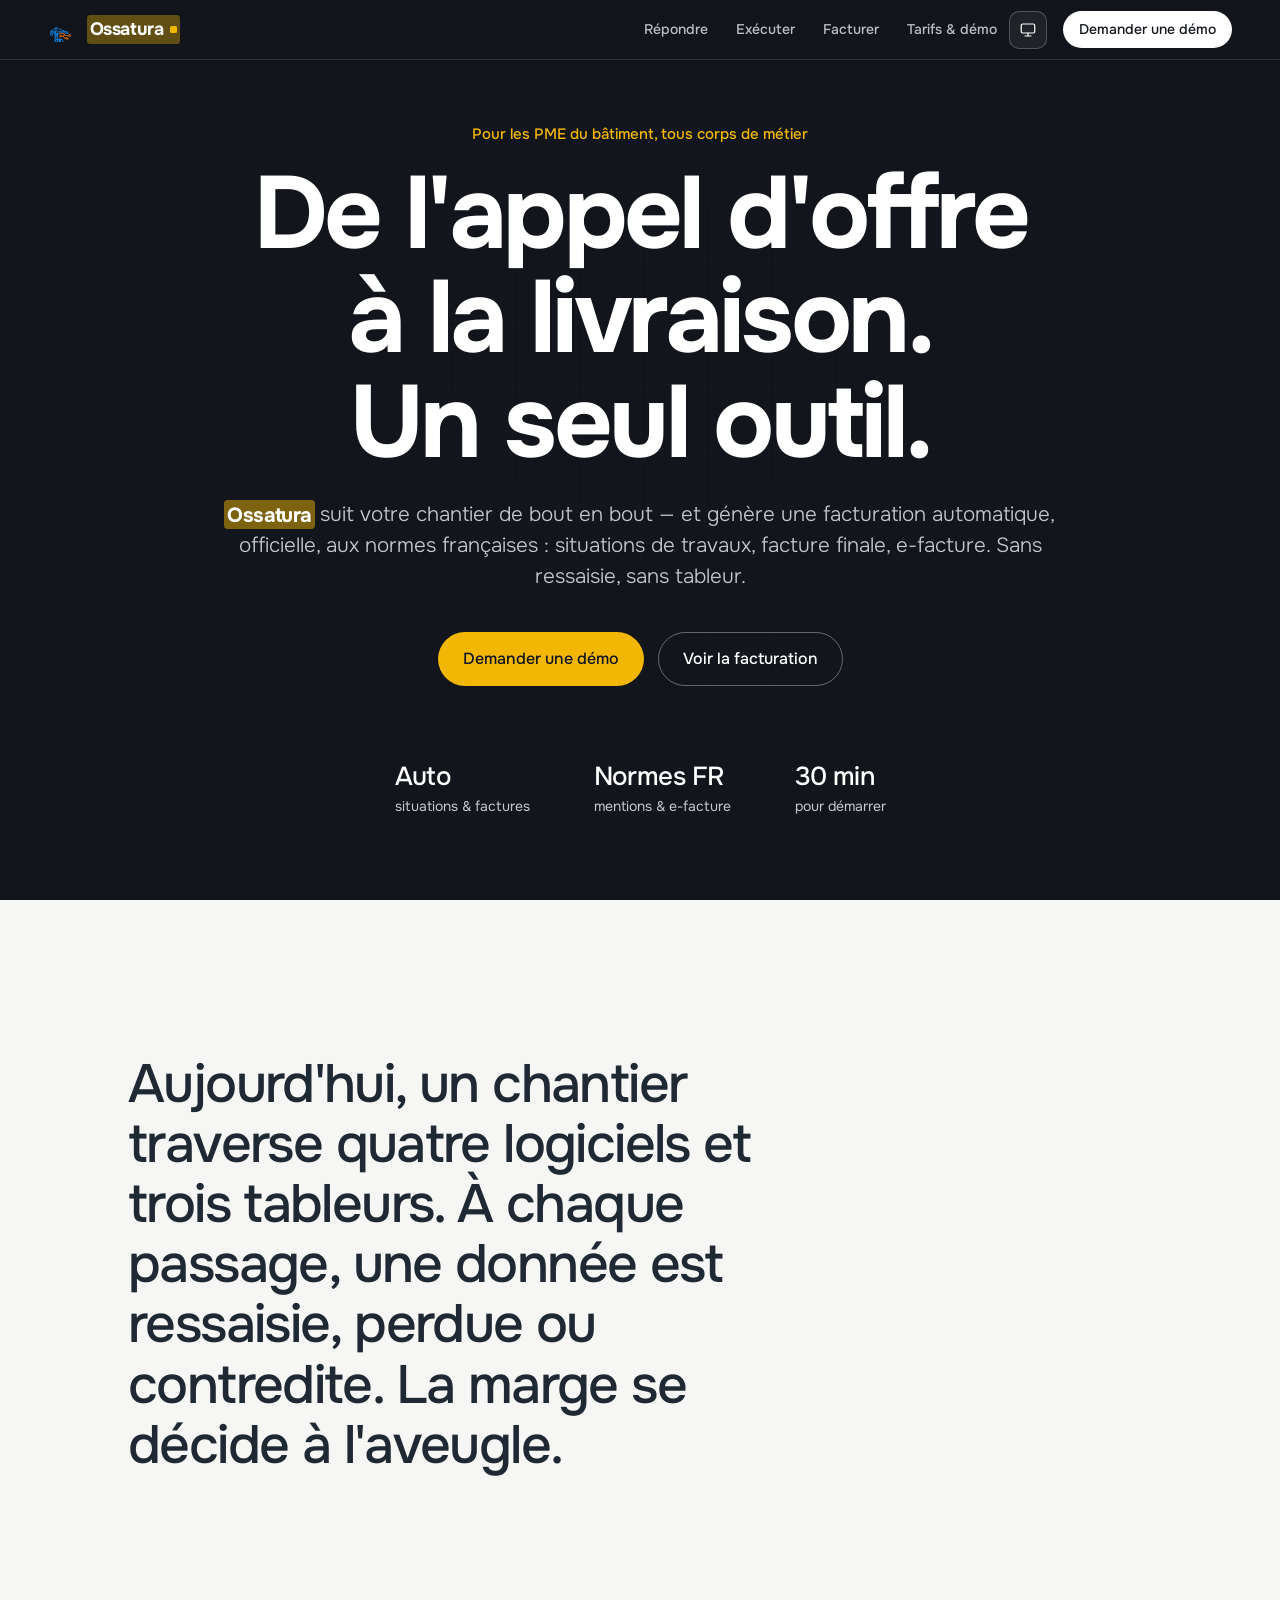
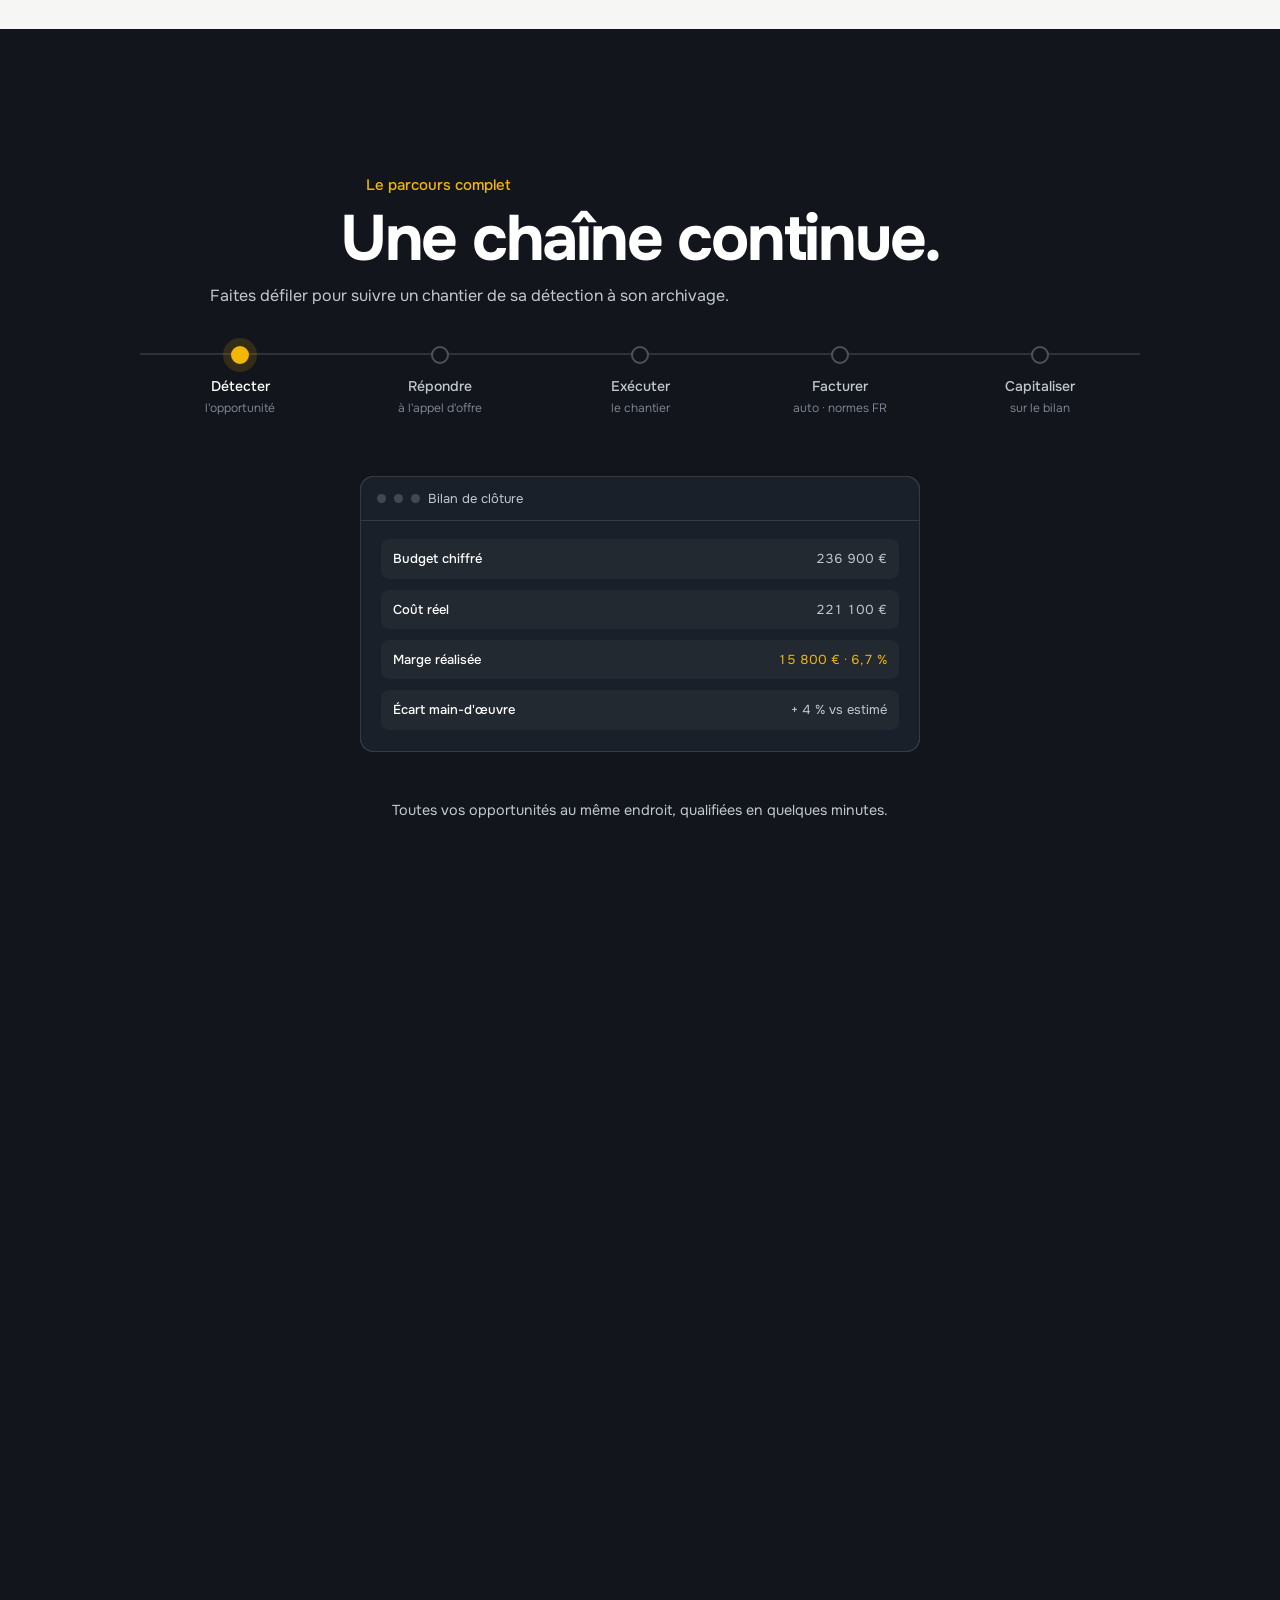
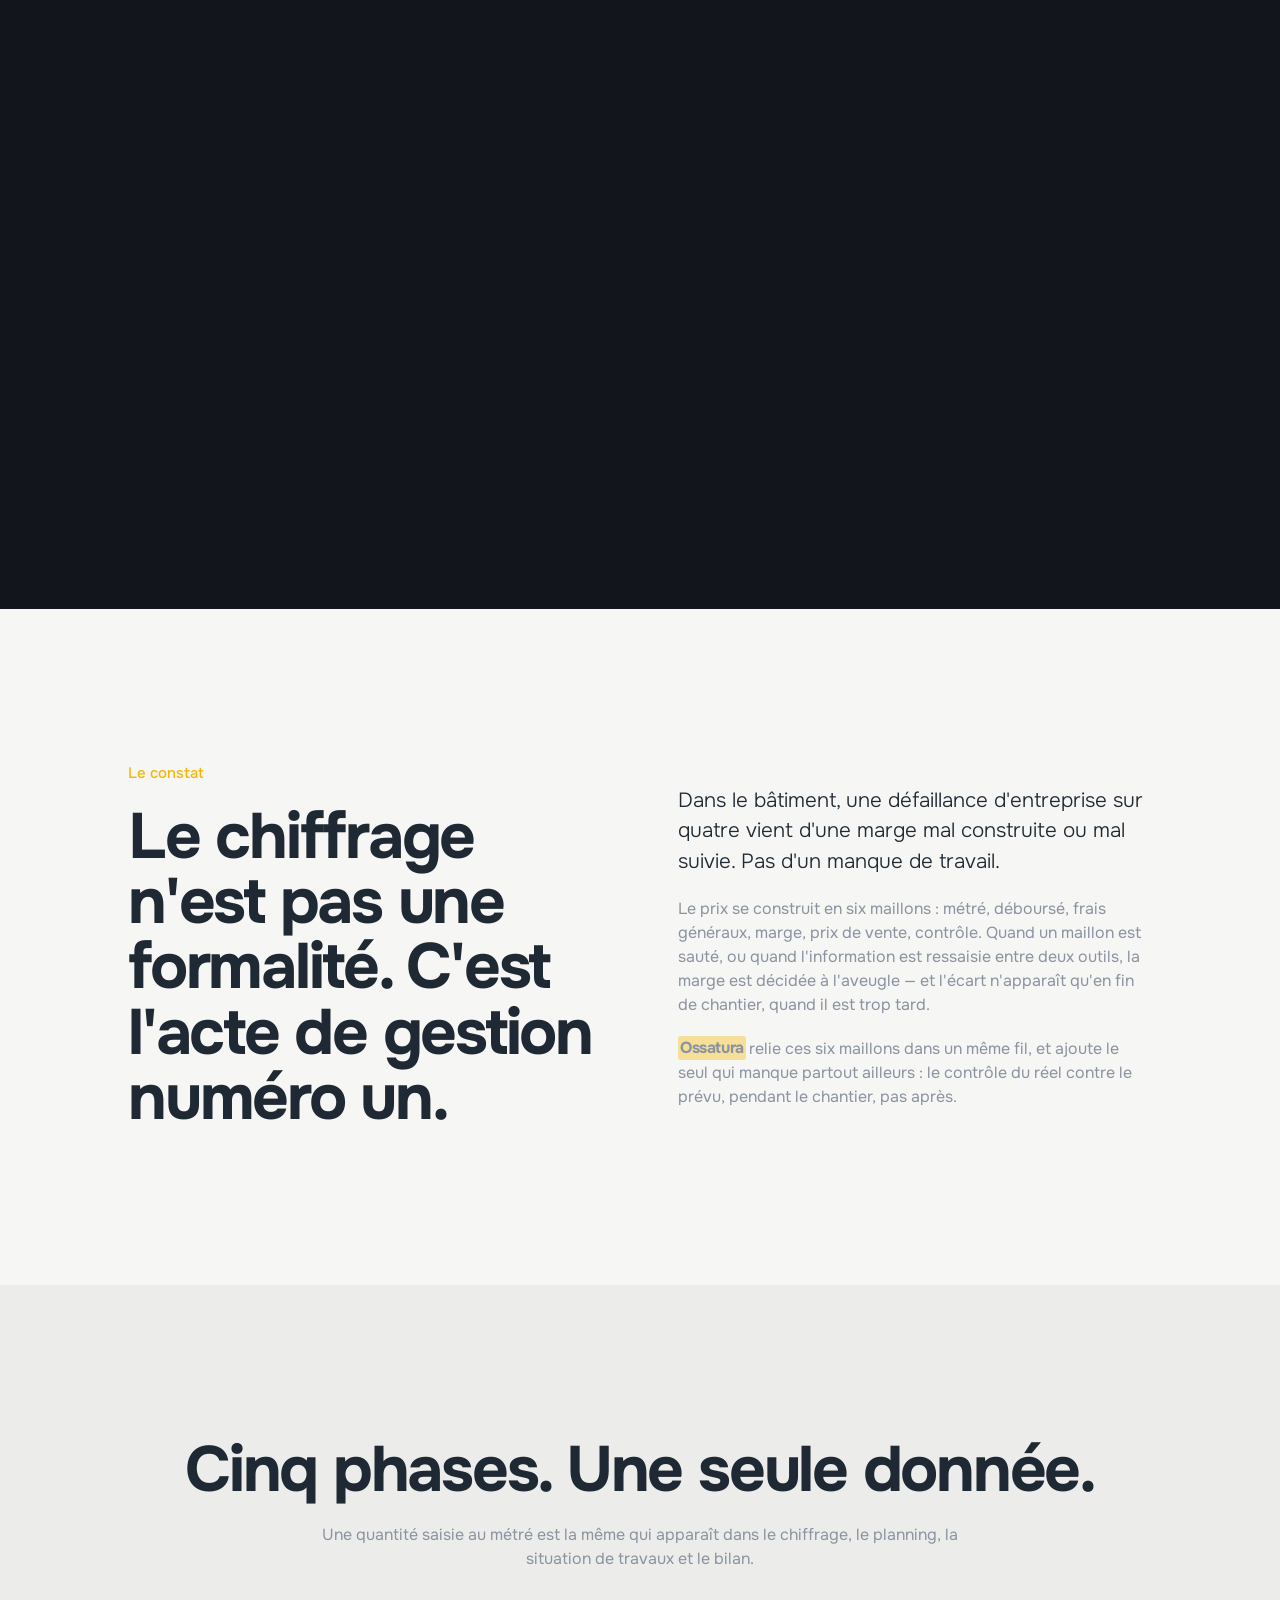
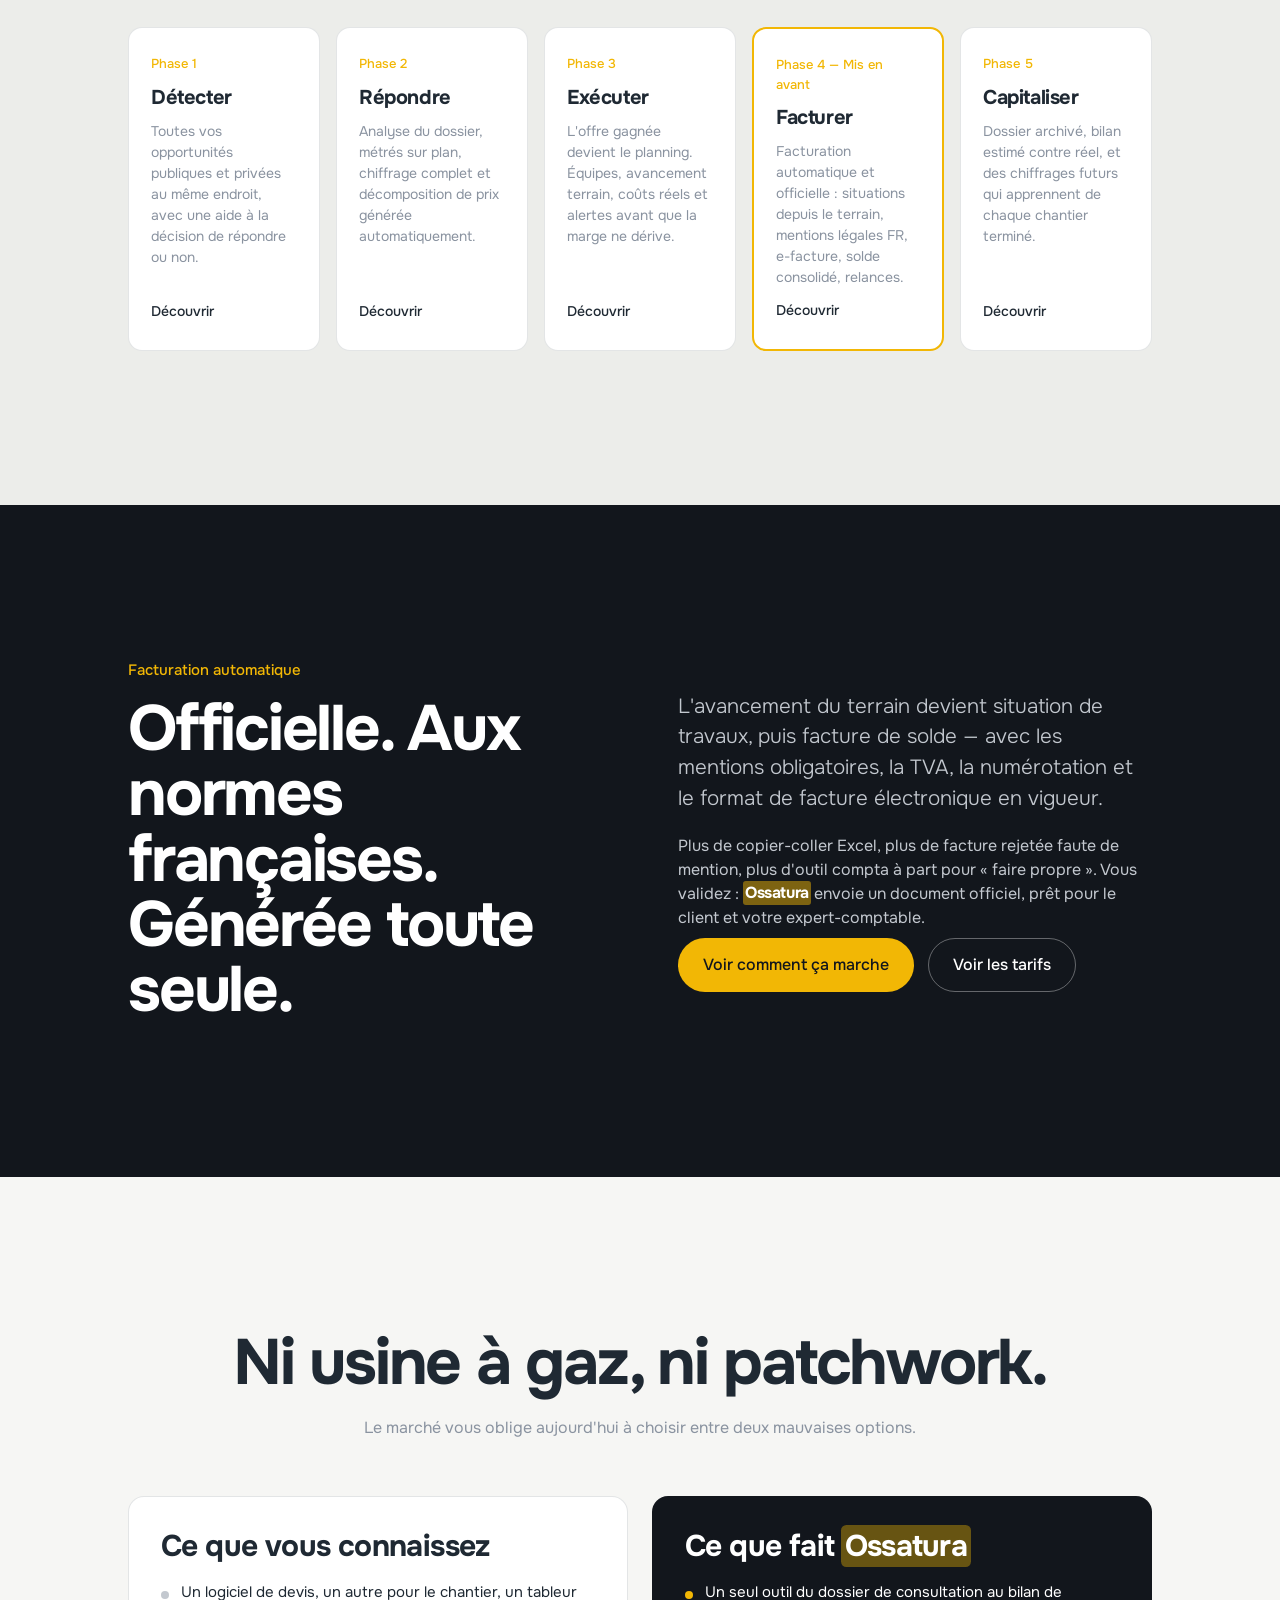
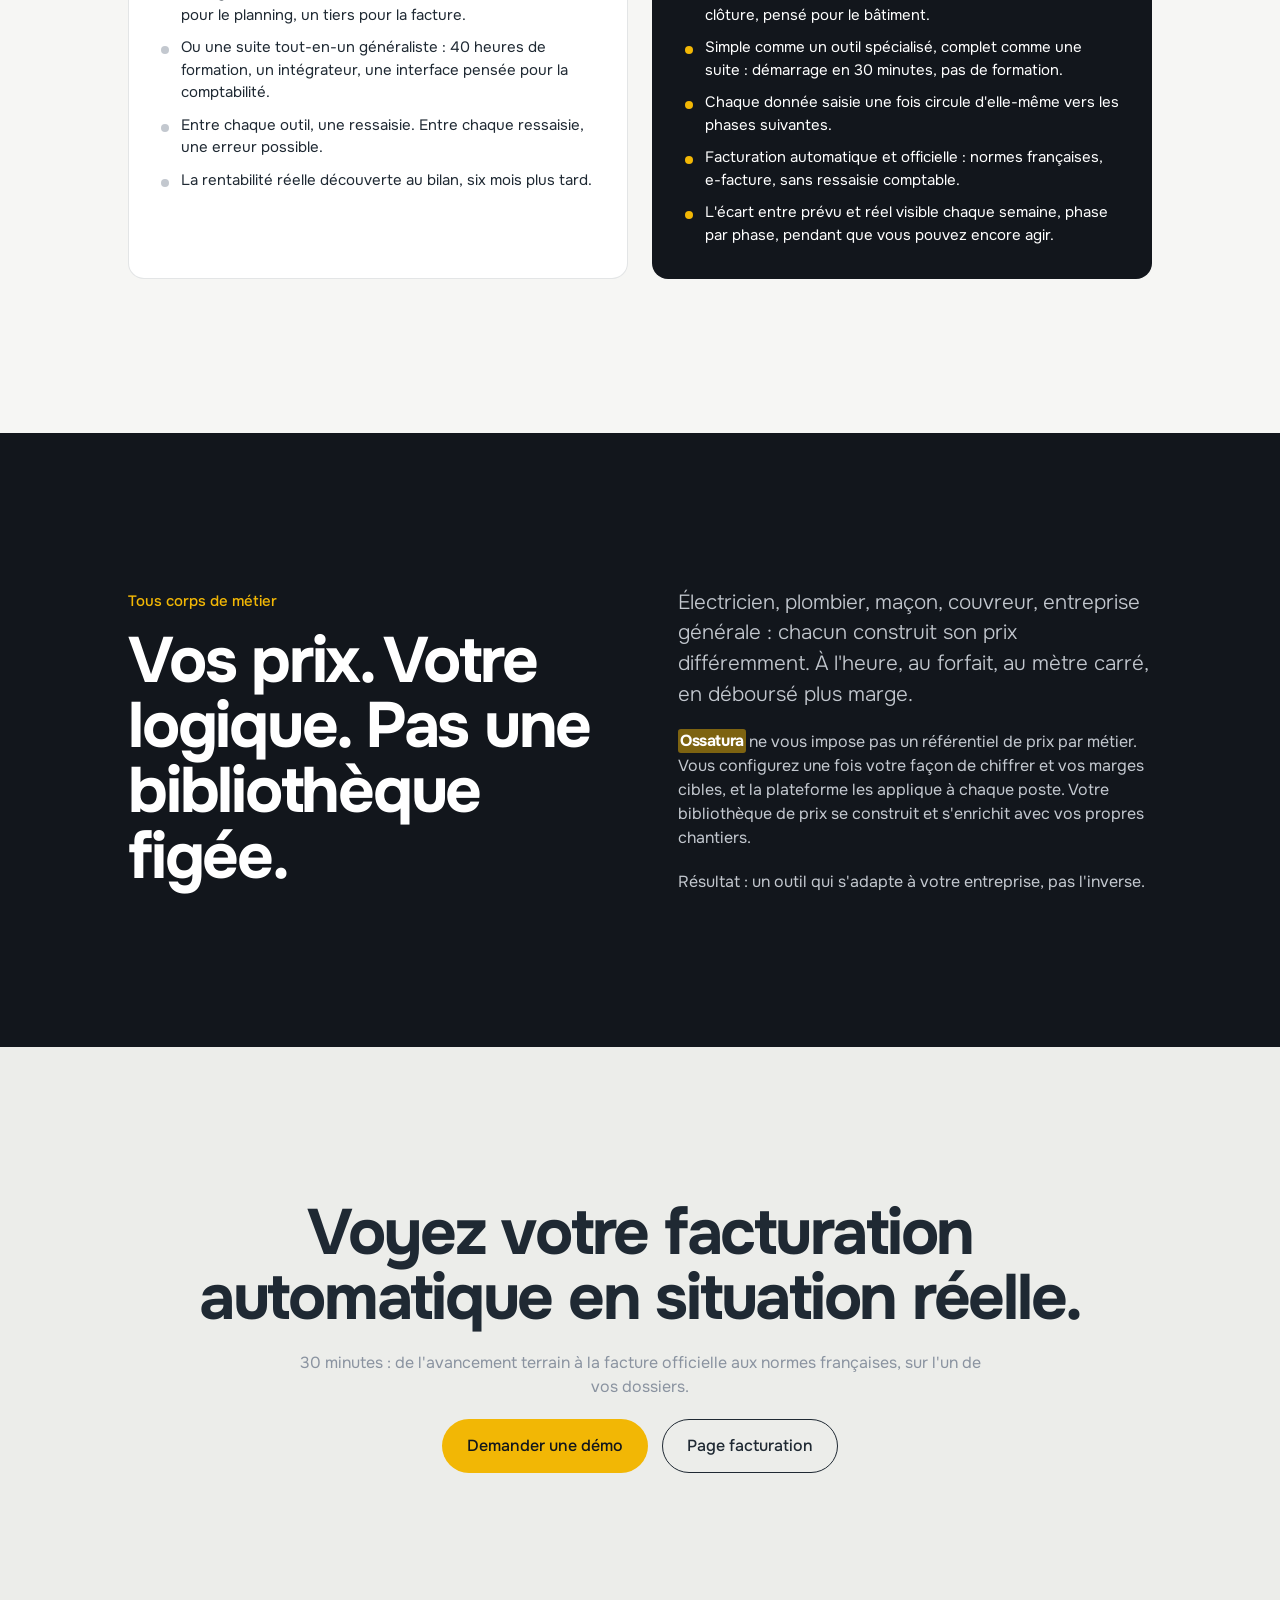
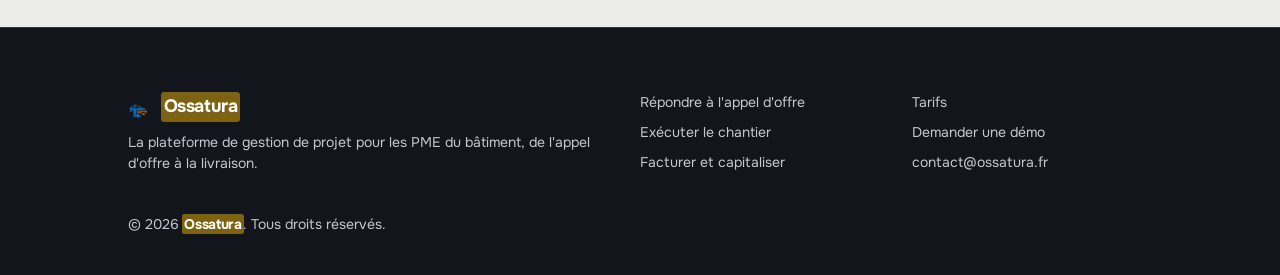
==== commit e5539cf1: "fix theme" ====
--- a/index.html
+++ b/index.html
@@ -1,11 +1,35 @@
 <!doctype html>
-<html lang="fr">
+<html lang="fr-FR">
 <head>
 <meta charset="utf-8">
 <meta name="viewport" content="width=device-width,initial-scale=1">
-<link rel="icon" href="assets/favicon.ico" type="image/x-icon">
-<title>Ossatura — La plateforme qui tient tout votre chantier, de l'appel d'offre à la livraison</title>
-<meta name="description" content="Ossatura : appels d'offres, chiffrage, chantier, et facturation automatique officielle aux normes françaises. Pour les PME du bâtiment, tous corps de métier.">
+<title>Ossatura | Logiciel BTP — Chantier &amp; facturation officielle</title>
+<meta name="description" content="Ossatura centralise appels d'offres, chiffrage, chantier et facturation automatique officielle aux normes françaises. Pour PME du BTP.">
+<meta name="keywords" content="logiciel BTP, facturation automatique, normes françaises, appel d'offres, chiffrage chantier, e-facture, PME bâtiment">
+<meta name="author" content="Ossatura">
+<meta name="robots" content="index,follow,max-image-preview:large,max-snippet:-1,max-video-preview:-1">
+<meta name="googlebot" content="index,follow">
+<meta name="language" content="French">
+<meta name="geo.region" content="FR">
+<link rel="canonical" href="https://ossatura.duckdns.org/">
+<link rel="alternate" hreflang="fr" href="https://ossatura.duckdns.org/">
+<link rel="alternate" hreflang="x-default" href="https://ossatura.duckdns.org/">
+<meta property="og:locale" content="fr_FR">
+<meta property="og:type" content="website">
+<meta property="og:site_name" content="Ossatura">
+<meta property="og:title" content="Ossatura | Logiciel BTP — Chantier &amp; facturation officielle">
+<meta property="og:description" content="Ossatura centralise appels d'offres, chiffrage, chantier et facturation automatique officielle aux normes françaises. Pour PME du BTP.">
+<meta property="og:url" content="https://ossatura.duckdns.org/">
+<meta property="og:image" content="https://ossatura.duckdns.org/assets/logo-full.png">
+<meta property="og:image:alt" content="Logo Ossatura — logiciel BTP">
+<meta name="twitter:card" content="summary_large_image">
+<meta name="twitter:title" content="Ossatura | Logiciel BTP — Chantier &amp; facturation officielle">
+<meta name="twitter:description" content="Ossatura centralise appels d'offres, chiffrage, chantier et facturation automatique officielle aux normes françaises. Pour PME du BTP.">
+<meta name="twitter:image" content="https://ossatura.duckdns.org/assets/logo-full.png">
+<link rel="icon" href="/assets/favicon.ico" sizes="any">
+<link rel="icon" type="image/png" href="/assets/favicon.png">
+<link rel="apple-touch-icon" href="/assets/logo-full.png">
+<link rel="manifest" href="/site.webmanifest">
 <meta name="theme-color" content="#F2B705">
 <script>
 (function(){
@@ -21,12 +45,163 @@
   }catch(e){}
 })();
 </script>
-<link rel="stylesheet" href="assets/style.css">
+<link rel="preconnect" href="https://fonts.googleapis.com">
+<link rel="preconnect" href="https://fonts.gstatic.com" crossorigin>
+<link rel="stylesheet" href="/assets/style.css">
+<script type="application/ld+json">
+{
+  "@context": "https://schema.org",
+  "@type": "Organization",
+  "name": "Ossatura",
+  "url": "https://ossatura.duckdns.org",
+  "logo": "https://ossatura.duckdns.org/assets/logo-full.png",
+  "email": "contact@ossatura.fr",
+  "description": "Plateforme de gestion de projet pour les PME du bâtiment, de l'appel d'offre à la facturation officielle.",
+  "sameAs": [],
+  "areaServed": {
+    "@type": "Country",
+    "name": "France"
+  }
+}
+</script>
+<script type="application/ld+json">
+{
+  "@context": "https://schema.org",
+  "@type": "WebSite",
+  "name": "Ossatura",
+  "url": "https://ossatura.duckdns.org",
+  "inLanguage": "fr-FR",
+  "publisher": {
+    "@type": "Organization",
+    "name": "Ossatura",
+    "url": "https://ossatura.duckdns.org"
+  },
+  "potentialAction": {
+    "@type": "CommunicateAction",
+    "name": "Demander une démo",
+    "target": "https://ossatura.duckdns.org/contact.html#demo"
+  }
+}
+</script>
+<script type="application/ld+json">
+{
+  "@context": "https://schema.org",
+  "@type": "SoftwareApplication",
+  "name": "Ossatura",
+  "applicationCategory": "BusinessApplication",
+  "applicationSubCategory": "ConstructionProjectManagement",
+  "operatingSystem": "Web",
+  "url": "https://ossatura.duckdns.org",
+  "image": "https://ossatura.duckdns.org/assets/logo-full.png",
+  "description": "Logiciel BTP pour appels d'offres, suivi de chantier et facturation automatique officielle aux normes françaises.",
+  "inLanguage": "fr-FR",
+  "offers": [
+    {
+      "@type": "Offer",
+      "name": "Artisan",
+      "price": "149",
+      "priceCurrency": "EUR",
+      "priceSpecification": {
+        "@type": "UnitPriceSpecification",
+        "price": "149",
+        "priceCurrency": "EUR",
+        "billingDuration": "P1M",
+        "referenceQuantity": {
+          "@type": "QuantitativeValue",
+          "value": 1,
+          "unitCode": "MON"
+        }
+      },
+      "description": "Jusqu'à 5 chantiers actifs, facturation automatique officielle incluse.",
+      "url": "https://ossatura.duckdns.org/contact.html"
+    },
+    {
+      "@type": "Offer",
+      "name": "Entreprise",
+      "price": "349",
+      "priceCurrency": "EUR",
+      "priceSpecification": {
+        "@type": "UnitPriceSpecification",
+        "price": "349",
+        "priceCurrency": "EUR",
+        "billingDuration": "P1M"
+      },
+      "description": "Jusqu'à 20 chantiers actifs, relances automatiques et capitalisation multi-chantiers.",
+      "url": "https://ossatura.duckdns.org/contact.html"
+    },
+    {
+      "@type": "Offer",
+      "name": "Groupe",
+      "price": "799",
+      "priceCurrency": "EUR",
+      "priceSpecification": {
+        "@type": "UnitPriceSpecification",
+        "price": "799",
+        "priceCurrency": "EUR",
+        "billingDuration": "P1M",
+        "minPrice": "799"
+      },
+      "description": "Chantiers illimités, multi-entités, accompagnement dédié.",
+      "url": "https://ossatura.duckdns.org/contact.html"
+    }
+  ],
+  "featureList": [
+    "Réponse aux appels d'offres",
+    "Chiffrage et DPGF",
+    "Suivi de chantier",
+    "Facturation automatique aux normes françaises",
+    "Facture électronique",
+    "Bilan de marge"
+  ],
+  "provider": {
+    "@type": "Organization",
+    "name": "Ossatura",
+    "url": "https://ossatura.duckdns.org"
+  }
+}
+</script>
+<script type="application/ld+json">
+{
+  "@context": "https://schema.org",
+  "@type": "WebPage",
+  "name": "Ossatura | Logiciel BTP — Chantier & facturation officielle",
+  "description": "Ossatura centralise appels d'offres, chiffrage, chantier et facturation automatique officielle aux normes françaises. Pour PME du BTP.",
+  "url": "https://ossatura.duckdns.org/",
+  "inLanguage": "fr-FR",
+  "isPartOf": {
+    "@type": "WebSite",
+    "name": "Ossatura",
+    "url": "https://ossatura.duckdns.org"
+  },
+  "about": {
+    "@type": "SoftwareApplication",
+    "name": "Ossatura"
+  },
+  "primaryImageOfPage": {
+    "@type": "ImageObject",
+    "url": "https://ossatura.duckdns.org/assets/logo-full.png"
+  }
+}
+</script>
+<script type="application/ld+json">
+{
+  "@context": "https://schema.org",
+  "@type": "BreadcrumbList",
+  "itemListElement": [
+    {
+      "@type": "ListItem",
+      "position": 1,
+      "name": "Accueil",
+      "item": "https://ossatura.duckdns.org/"
+    }
+  ]
+}
+</script>
 </head>
 <body>
-
-<nav class="nav">
-  <a class="brand" href="index.html"><img src="assets/logo-nav.png" alt="Ossatura" width="24" height="24"><span class="brand-mark">Ossatura</span></a>
+<a class="skip-link" href="#main">Aller au contenu</a>
+<nav class="nav" aria-label="Navigation principale">
+  <a class="brand" href="index.html"><img src="/assets/logo-nav.png" alt="Ossatura — logiciel de gestion BTP" width="24" height="24" decoding="async"><span class="brand-mark">Ossatura</span></a>
   <button class="burger" aria-label="Menu" aria-expanded="false"><span></span><span></span><span></span></button>
   <ul>
     <li><a href="reponse.html">Répondre</a></li>
@@ -38,6 +213,7 @@
   <a class="cta" href="contact.html">Demander une démo</a>
 </nav>
 
+<main id="main">
 <!-- HERO -->
 <header class="hero dark">
   <div class="hero-blueprint" aria-hidden="true"></div>
@@ -275,11 +451,12 @@
   </div>
 </section>
 
+</main>
 <footer class="footer dark">
   <div class="wrap">
     <div class="cols">
       <div>
-        <div class="brand"><img src="assets/logo-nav.png" alt="Ossatura" width="24" height="24"><span class="brand-mark">Ossatura</span></div>
+        <div class="brand"><img src="/assets/logo-nav.png" alt="Ossatura — logiciel de gestion BTP" width="24" height="24" decoding="async"><span class="brand-mark">Ossatura</span></div>
         <p>La plateforme de gestion de projet pour les PME du bâtiment, de l'appel d'offre à la livraison.</p>
       </div>
       <ul>
@@ -297,6 +474,6 @@
   </div>
 </footer>
 
-<script src="assets/main.js"></script>
+<script src="/assets/main.js" defer></script>
 </body>
 </html>
--- a/assets/style.css
+++ b/assets/style.css
@@ -76,25 +76,42 @@
 button{font:inherit}
 :focus-visible{outline:2px solid var(--signal);outline-offset:3px}
 
+/* Skip link (accessibilité + SEO UX) */
+.skip-link{
+  position:absolute;left:12px;top:-48px;z-index:100;
+  padding:10px 14px;border-radius:10px;
+  background:var(--signal);color:#12161C;font-weight:600;font-size:14px;
+  transition:top .2s var(--ease);
+}
+.skip-link:focus{top:12px}
+
 /* ---------- Brand highlight ---------- */
 .brand-mark{
   font-weight:700;
   letter-spacing:-.025em;
   color:inherit;
-  background:linear-gradient(transparent 64%, rgba(242,183,5,.42) 64%);
+  background-color:rgba(242,183,5,.38);
+  padding:.08em .14em;
+  margin:0 -.04em;
+  border-radius:.18em;
   box-decoration-break:clone;
   -webkit-box-decoration-break:clone;
-  padding:0 .06em;
 }
 .nav .brand-mark,
 .footer .brand-mark,
 .dark .brand-mark,
-.hero .brand-mark{
-  background:linear-gradient(transparent 64%, rgba(242,183,5,.55) 64%);
+.hero .brand-mark,
+html[data-theme="dark"] .brand-mark{
+  background-color:rgba(242,183,5,.48);
   color:#fff;
+}
+.statement .brand-mark{
+  background-color:rgba(242,183,5,.5);
+  padding:.04em .12em;
 }
 .nav .brand .brand-mark{
   position:relative;
+  background-color:rgba(242,183,5,.35);
 }
 .nav .brand .brand-mark::after{
   content:"";
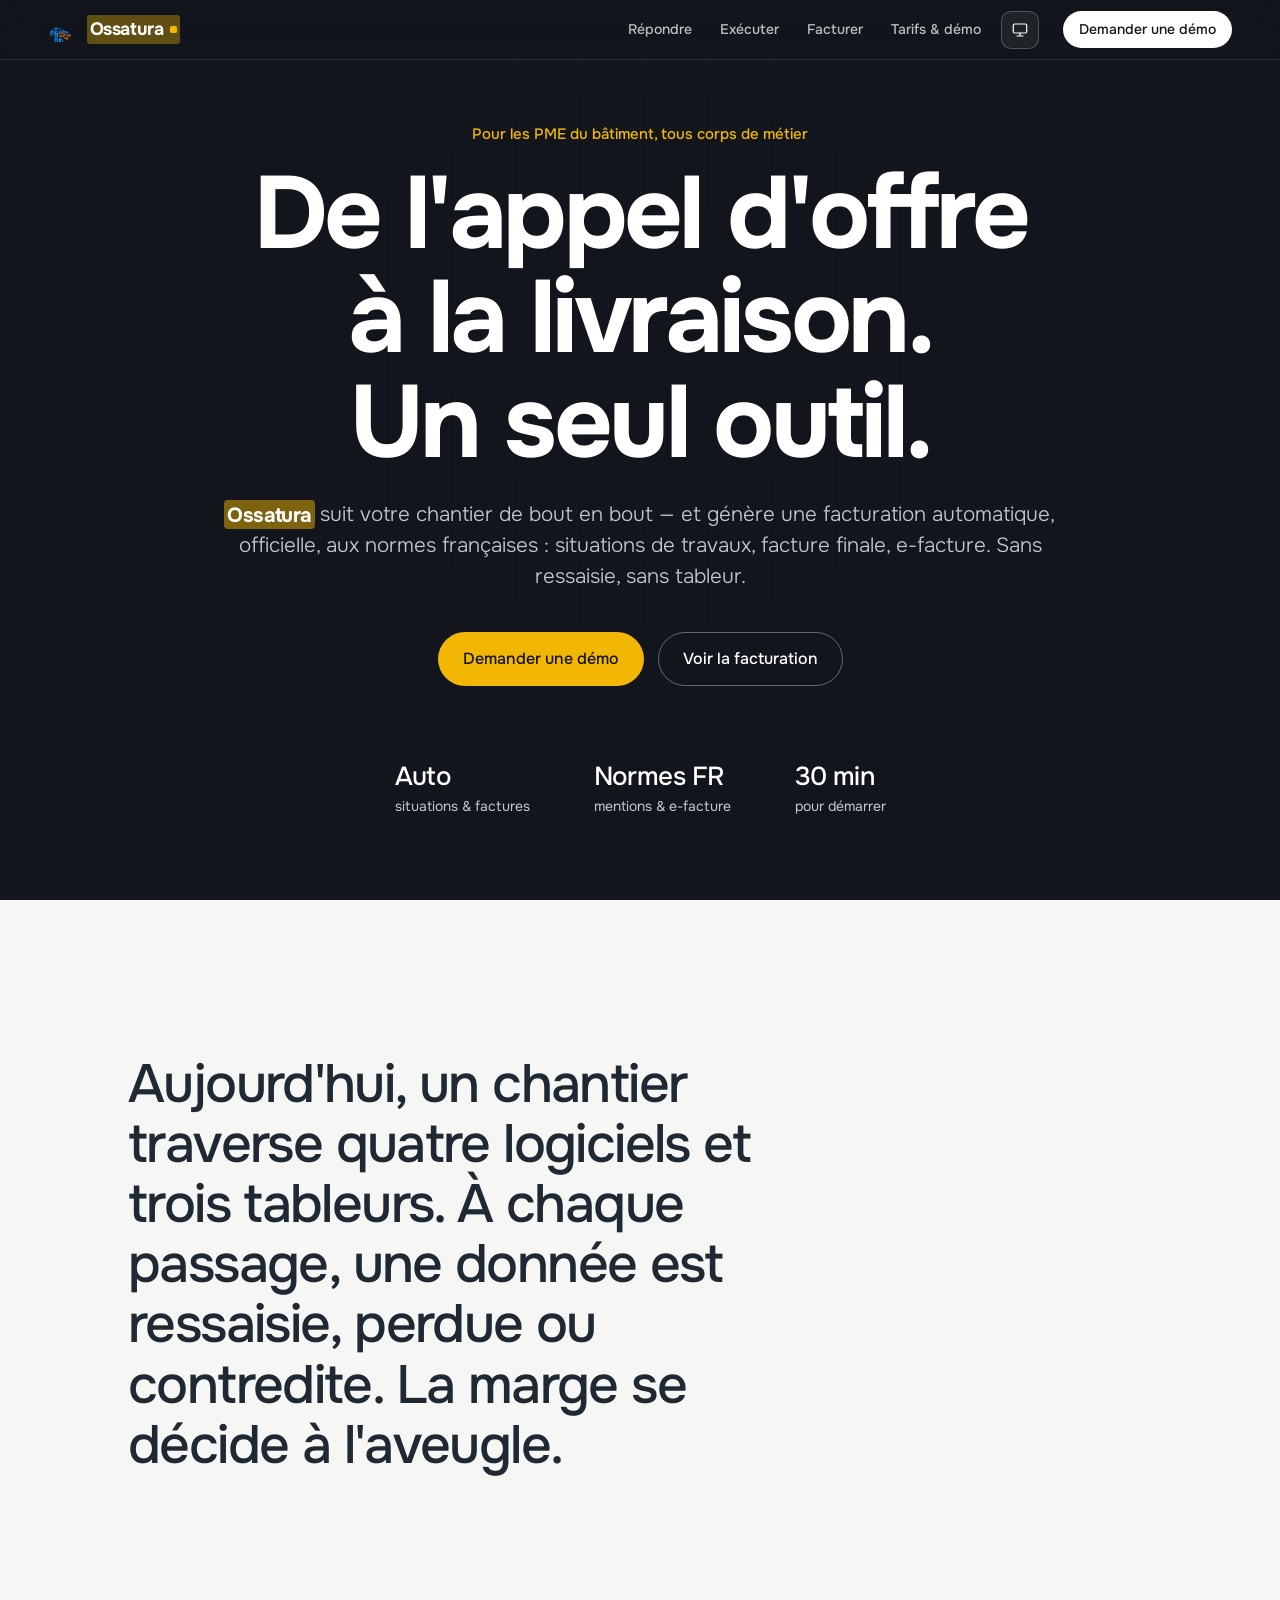
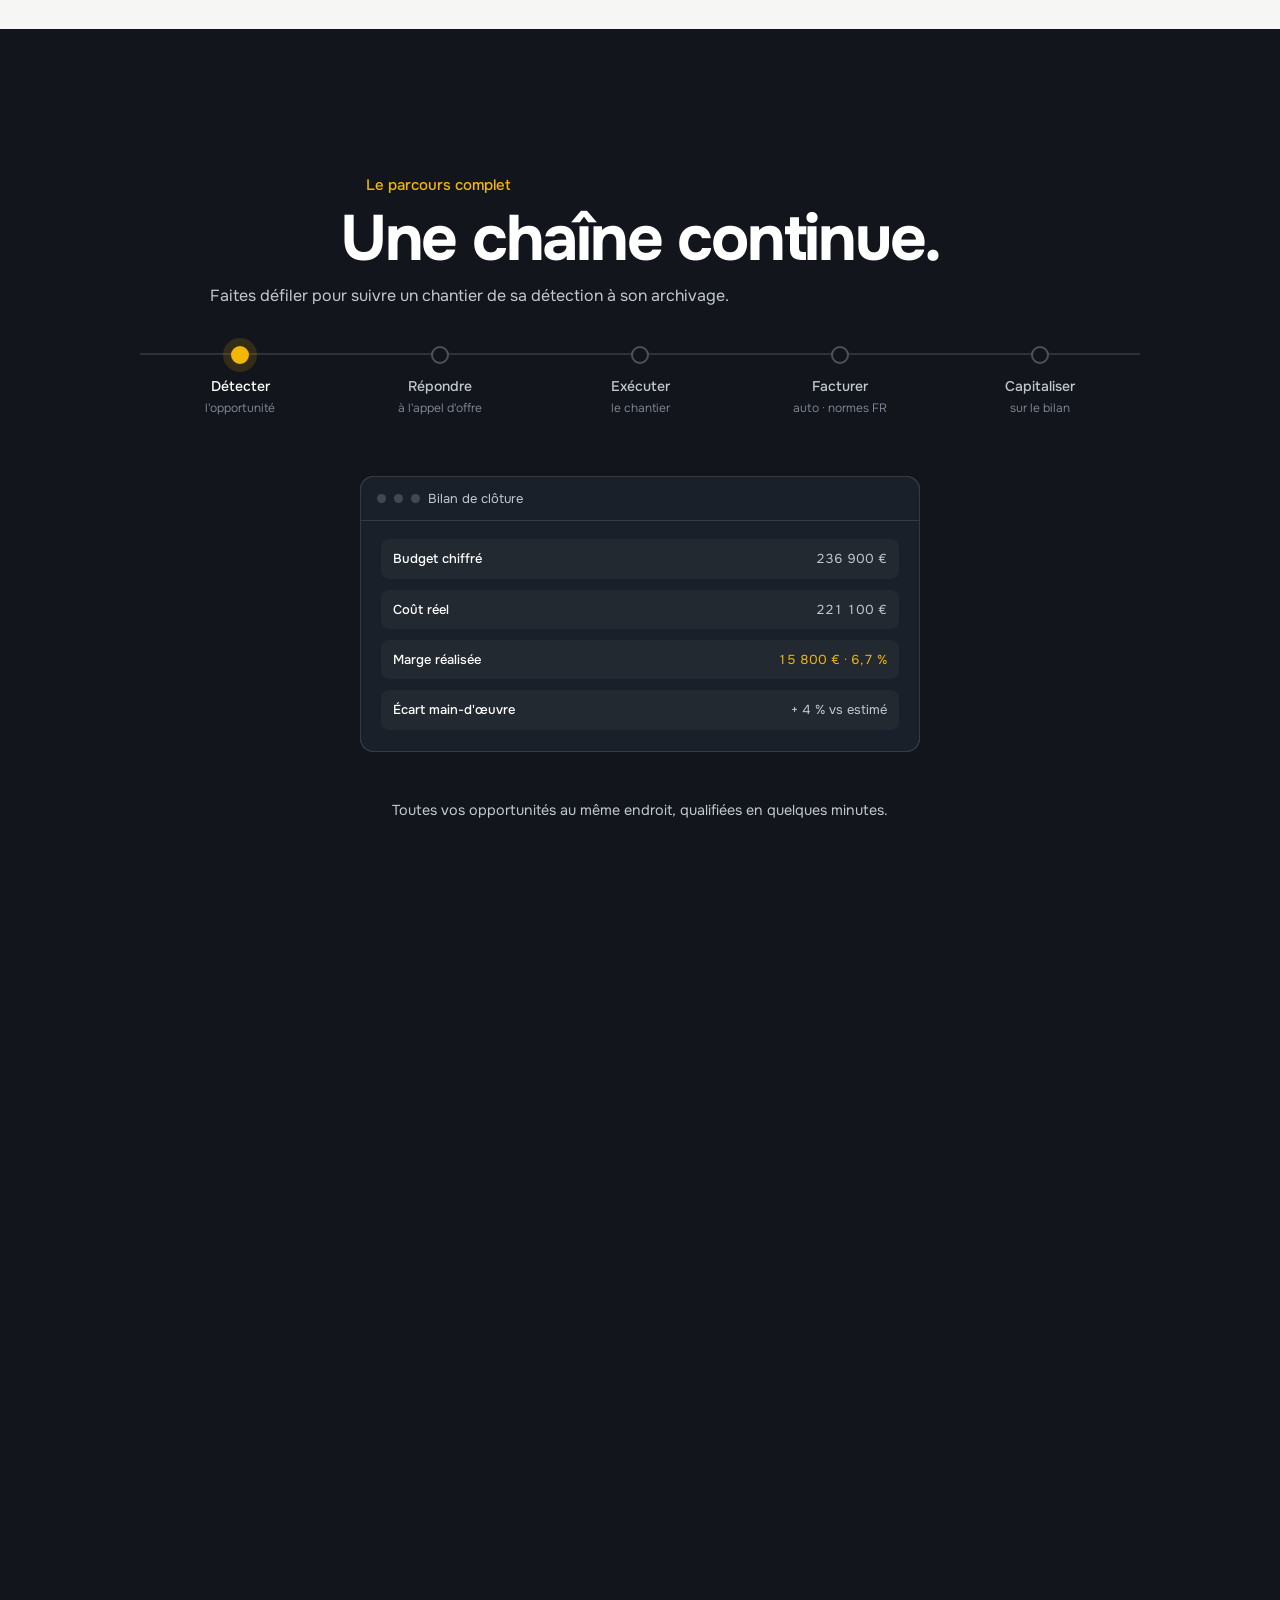
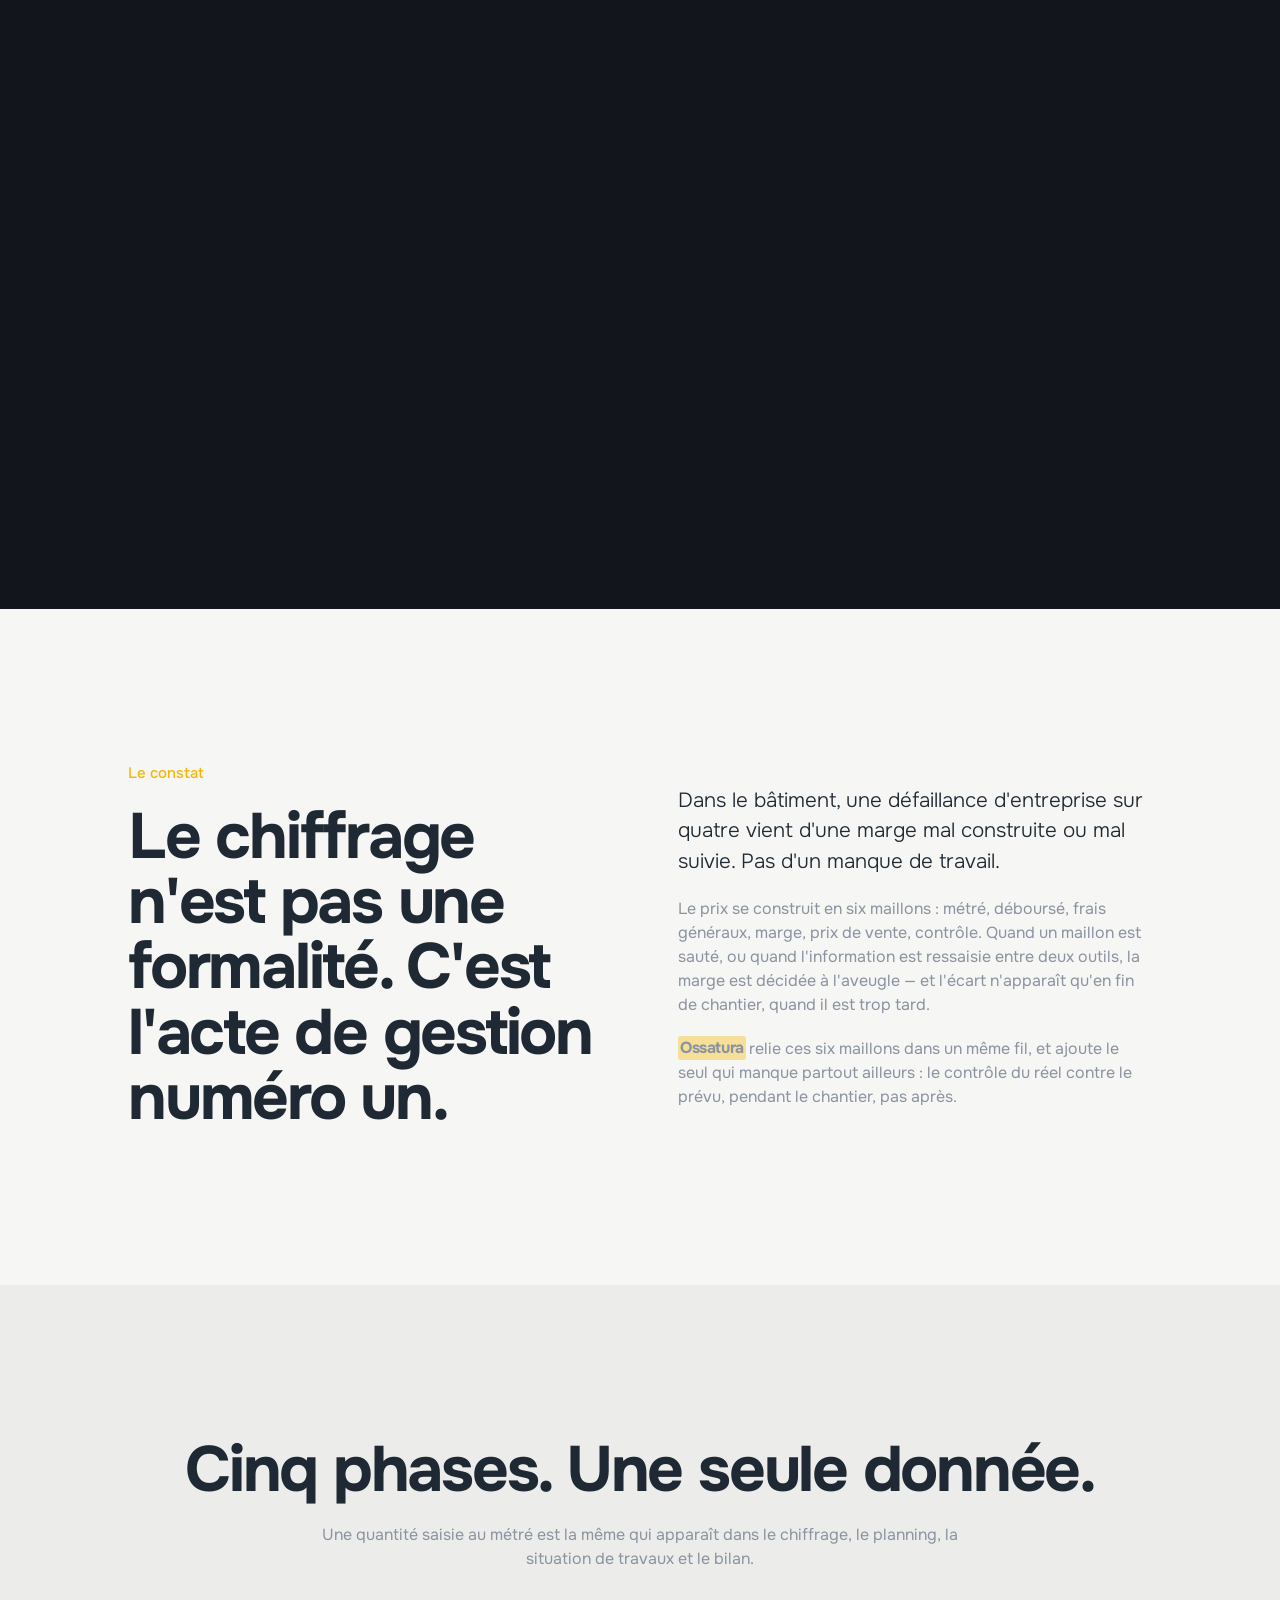
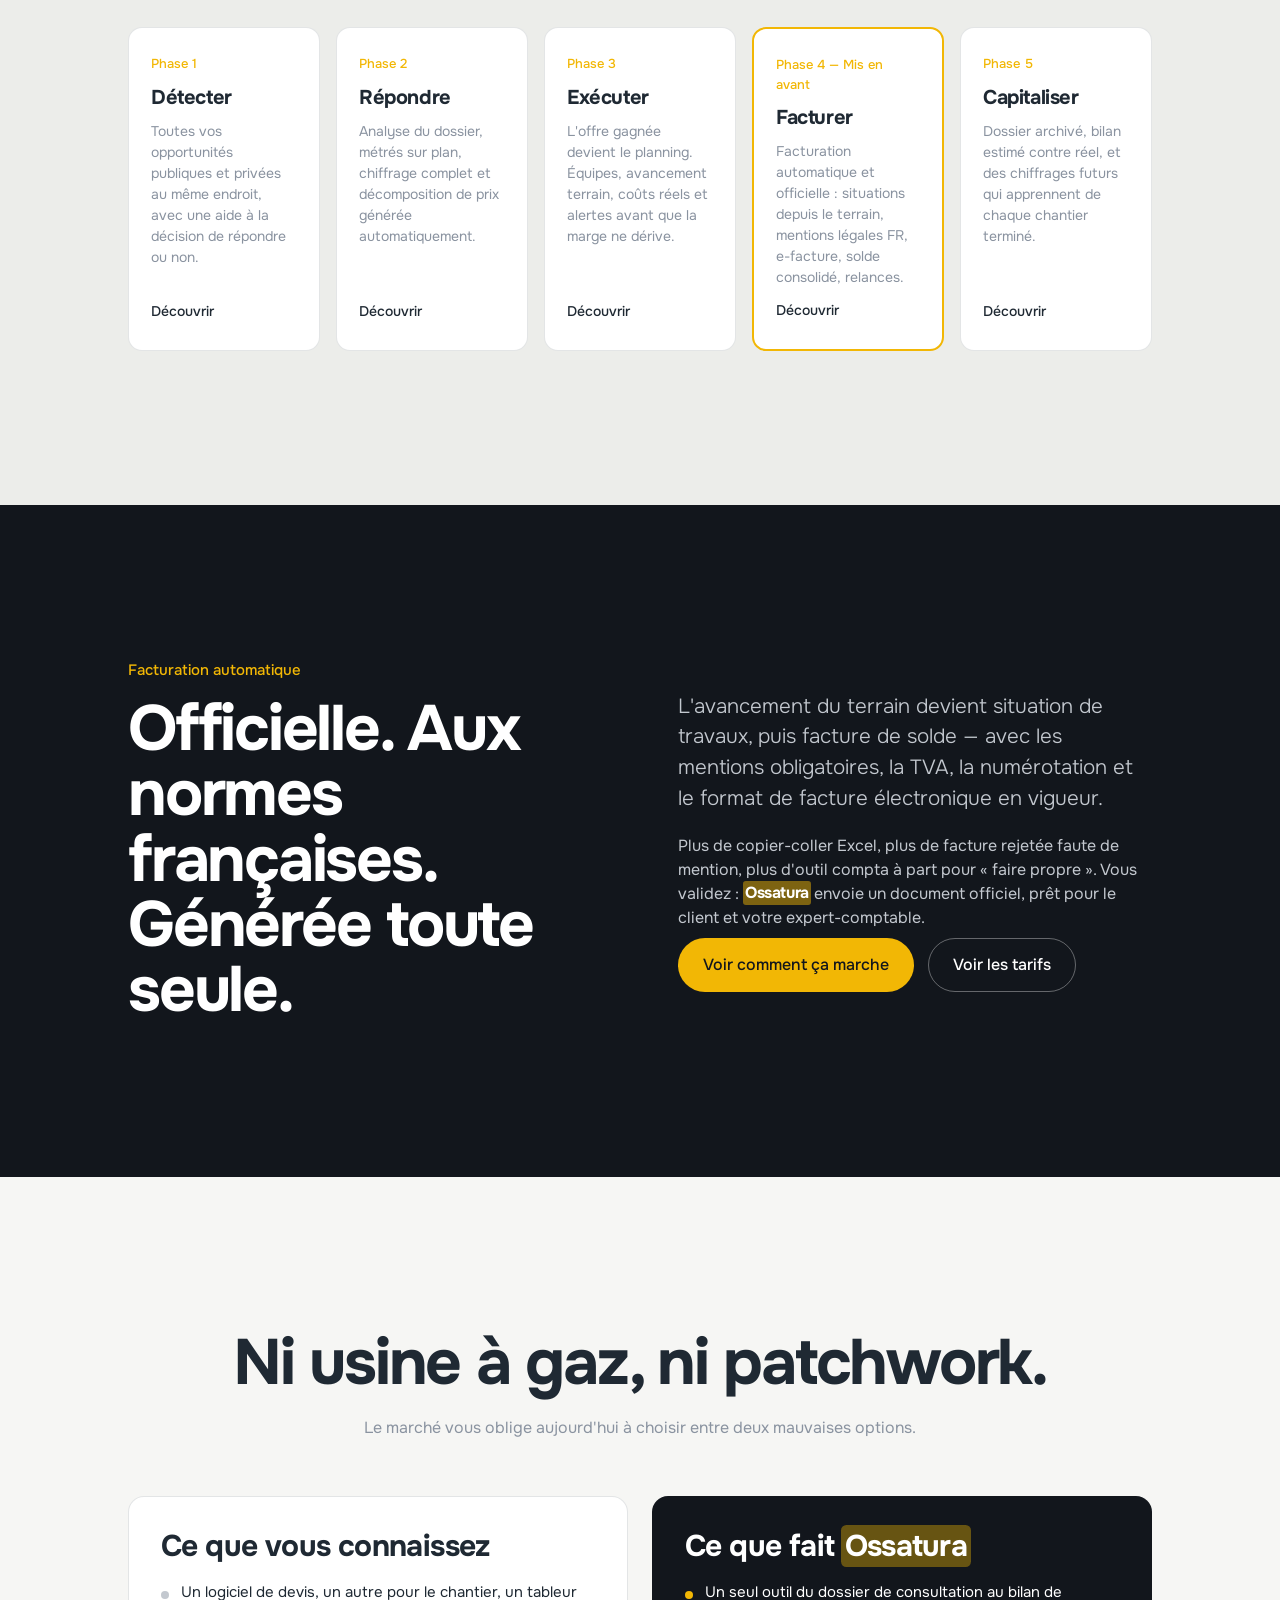
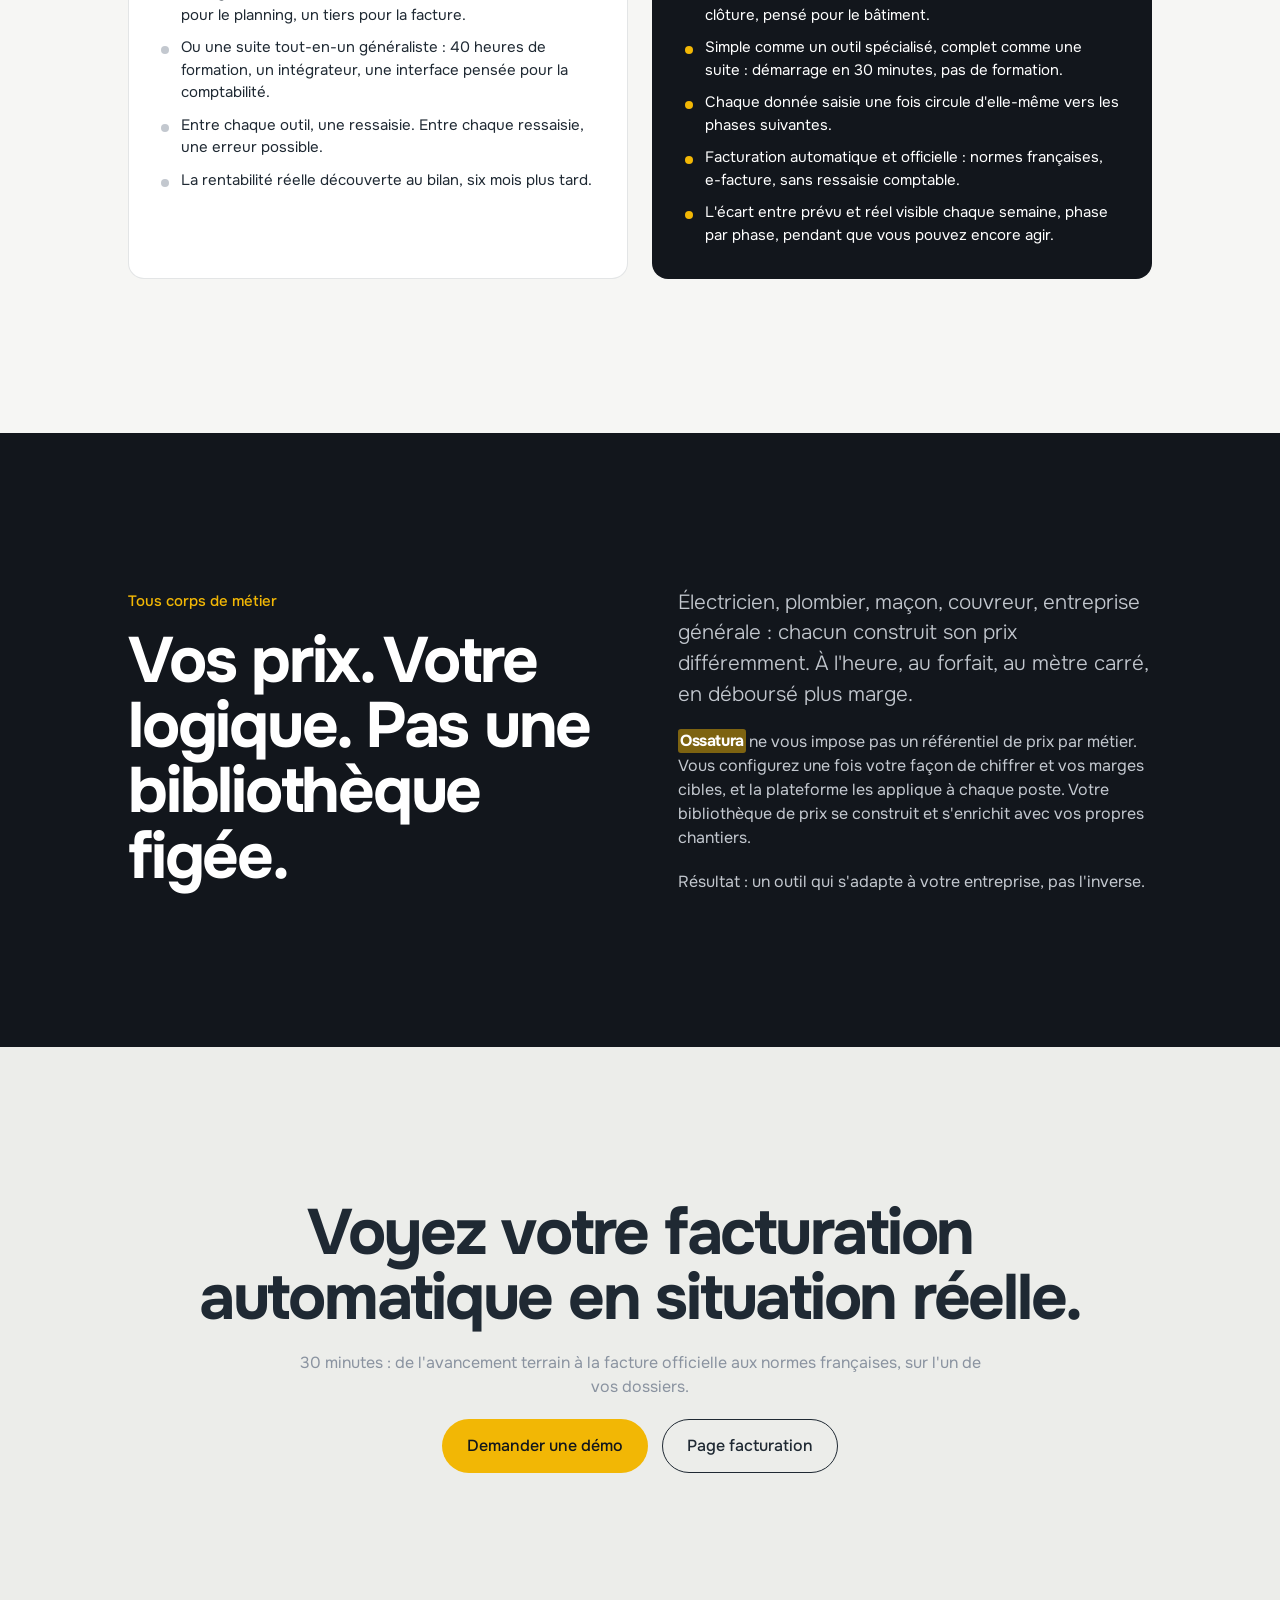
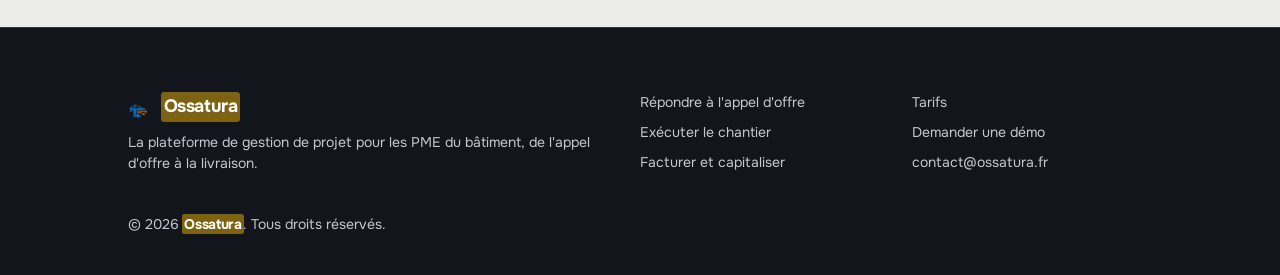
==== commit 0d054f9d: "Fix mobile navbar layout and menu behavior Restructure nav into a dedicated panel so links and CTA s" ====
--- a/index.html
+++ b/index.html
@@ -202,15 +202,17 @@
 <a class="skip-link" href="#main">Aller au contenu</a>
 <nav class="nav" aria-label="Navigation principale">
   <a class="brand" href="index.html"><img src="/assets/logo-nav.png" alt="Ossatura — logiciel de gestion BTP" width="24" height="24" decoding="async"><span class="brand-mark">Ossatura</span></a>
-  <button class="burger" aria-label="Menu" aria-expanded="false"><span></span><span></span><span></span></button>
-  <ul>
-    <li><a href="reponse.html">Répondre</a></li>
-    <li><a href="chantier.html">Exécuter</a></li>
-    <li><a href="finance.html">Facturer</a></li>
-    <li><a href="contact.html">Tarifs & démo</a></li>
-  </ul>
+  <div class="nav-panel" id="nav-panel">
+    <ul>
+      <li><a href="reponse.html">Répondre</a></li>
+      <li><a href="chantier.html">Exécuter</a></li>
+      <li><a href="finance.html">Facturer</a></li>
+      <li><a href="contact.html">Tarifs & démo</a></li>
+    </ul>
+    <a class="cta" href="contact.html">Demander une démo</a>
+  </div>
   <button type="button" class="theme-toggle" aria-label="Changer le thème"></button>
-  <a class="cta" href="contact.html">Demander une démo</a>
+  <button class="burger" type="button" aria-label="Ouvrir le menu" aria-expanded="false" aria-controls="nav-panel"><span></span><span></span><span></span></button>
 </nav>
 
 <main id="main">
--- a/assets/style.css
+++ b/assets/style.css
@@ -128,41 +128,84 @@
 .brand img{width:24px;height:24px;display:inline-block;margin-right:6px;vertical-align:middle}
 .nav{
   position:fixed;inset:0 0 auto 0;z-index:50;
-  height:60px;display:flex;align-items:center;
-  padding:0 clamp(20px,4vw,48px);
+  height:60px;display:flex;align-items:center;gap:8px;
+  padding:0 clamp(16px,4vw,48px);
   background:var(--nav-bg);
   backdrop-filter:blur(18px);-webkit-backdrop-filter:blur(18px);
   border-bottom:1px solid var(--line-dark);
   color:var(--nav-fg);
 }
-.nav .brand{font-weight:700;letter-spacing:-.02em;font-size:18px;display:flex;align-items:center;gap:10px}
+.nav .brand{
+  font-weight:700;letter-spacing:-.02em;font-size:18px;
+  display:flex;align-items:center;gap:10px;
+  flex-shrink:0;min-width:0;z-index:2;
+}
 .nav .brand i{width:14px;height:14px;background:var(--signal);display:inline-block}
-.nav ul{display:flex;gap:28px;list-style:none;margin-left:auto;font-size:14px;font-weight:500}
+.nav-panel{display:contents}
+.nav ul{
+  display:flex;gap:28px;list-style:none;margin:0 0 0 auto;padding:0;
+  font-size:14px;font-weight:500;
+}
 .nav ul a{opacity:.72;transition:opacity .2s}
 .nav ul a:hover,.nav ul a[aria-current]{opacity:1}
-.nav .cta{margin-left:16px;padding:8px 16px;border-radius:999px;background:#fff;color:var(--graphite);font-weight:500;font-size:14px}
-html[data-theme="dark"] .nav .cta{background:var(--signal);color:#12161C}
 .nav .theme-toggle{
-  margin-left:12px;
+  margin-left:12px;order:1;
   width:38px;height:38px;
   border:1px solid rgba(255,255,255,.22);
   border-radius:10px;
   background:rgba(255,255,255,.06);
   color:#fff;
   display:inline-flex;align-items:center;justify-content:center;
-  cursor:pointer;
+  cursor:pointer;flex-shrink:0;z-index:2;
   transition:background .2s,border-color .2s;
 }
 .nav .theme-toggle:hover{background:rgba(255,255,255,.12);border-color:rgba(255,255,255,.4)}
 .nav .theme-toggle svg{width:18px;height:18px;stroke:currentColor;fill:none;stroke-width:1.6;stroke-linecap:round;stroke-linejoin:round}
-.nav .burger{display:none;margin-left:auto;background:none;border:0;color:#fff;width:40px;height:40px;cursor:pointer}
-.nav .burger span{display:block;width:22px;height:2px;background:#fff;margin:5px auto}
+.nav .cta{
+  order:2;margin-left:16px;padding:8px 16px;border-radius:999px;
+  background:#fff;color:var(--graphite);font-weight:500;font-size:14px;
+  white-space:nowrap;flex-shrink:0;
+  display:inline-flex;align-items:center;
+}
+html[data-theme="dark"] .nav .cta{background:var(--signal);color:#12161C}
+.nav .burger{
+  display:none;order:3;
+  position:relative;z-index:2;
+  background:none;border:0;color:#fff;
+  width:44px;height:44px;padding:0;cursor:pointer;flex-shrink:0;
+}
+.nav .burger span{
+  display:block;width:22px;height:2px;background:#fff;margin:5px auto;
+  transition:transform .25s var(--ease),opacity .2s;
+  transform-origin:center;
+}
+.nav.open .burger span:nth-child(1){transform:translateY(7px) rotate(45deg)}
+.nav.open .burger span:nth-child(2){opacity:0}
+.nav.open .burger span:nth-child(3){transform:translateY(-7px) rotate(-45deg)}
 @media (max-width:860px){
-  .nav ul,.nav .cta{display:none}
-  .nav .theme-toggle{margin-left:auto;margin-right:4px}
-  .nav .burger{display:block;margin-left:0}
-  .nav.open ul{display:flex;flex-direction:column;position:absolute;top:60px;left:0;right:0;background:var(--graphite);padding:20px 24px 28px;gap:18px;border-bottom:1px solid var(--line-dark)}
-  .nav.open .cta{display:inline-flex;position:absolute;top:auto;margin:12px 24px 24px;left:0}
+  .nav-panel{
+    display:none;
+    position:absolute;top:60px;left:0;right:0;
+    margin:0;padding:12px 20px 20px;
+    flex-direction:column;align-items:stretch;gap:8px;
+    background:var(--graphite);
+    border-bottom:1px solid var(--line-dark);
+    box-shadow:0 18px 40px rgba(0,0,0,.35);
+  }
+  .nav.open .nav-panel{display:flex}
+  .nav ul{flex-direction:column;gap:0;width:100%;margin:0}
+  .nav ul a{
+    display:block;padding:14px 4px;opacity:1;font-size:16px;
+    border-bottom:1px solid var(--line-dark);
+  }
+  .nav ul li:last-child a{border-bottom:0}
+  .nav .cta{
+    order:0;margin:12px 0 0;width:100%;justify-content:center;
+    padding:12px 16px;text-align:center;
+  }
+  .nav .theme-toggle{margin-left:auto;margin-right:0}
+  .nav .burger{display:block}
+  body.nav-open{overflow:hidden}
 }
 
 /* ---------- Layout helpers ---------- */
@@ -403,6 +446,14 @@
   letter-spacing:-.01em;
 }
 .price.hi .included{background:rgba(242,183,5,.14);border-color:rgba(242,183,5,.35)}
+.price-highlight{
+  display:inline-block;
+  margin-top:6px;
+  font-size:13px;
+  font-weight:700;
+  color:var(--fg);
+}
+html[data-theme="dark"] .price-highlight{color:var(--signal)}
 .phase.hi{border-color:var(--signal);border-width:2px}
 .phase.hi .n{color:var(--signal)}
 
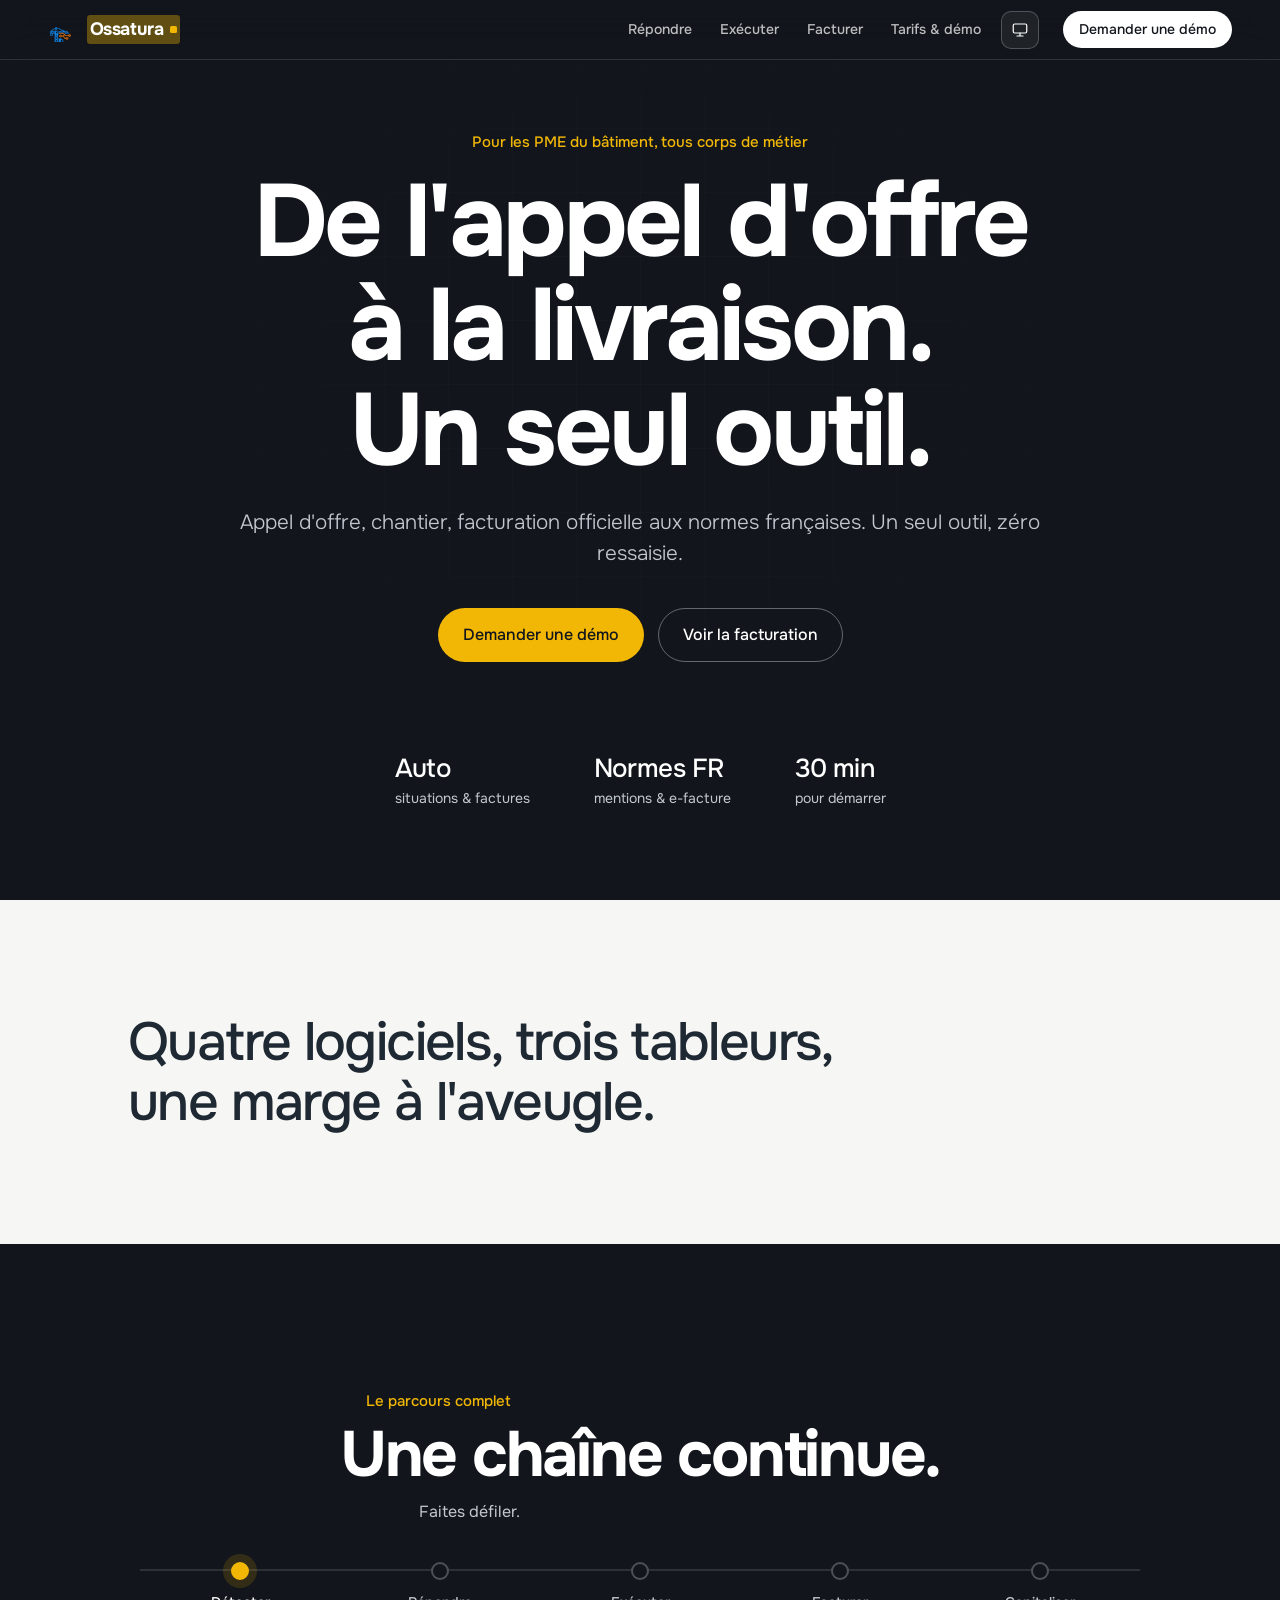
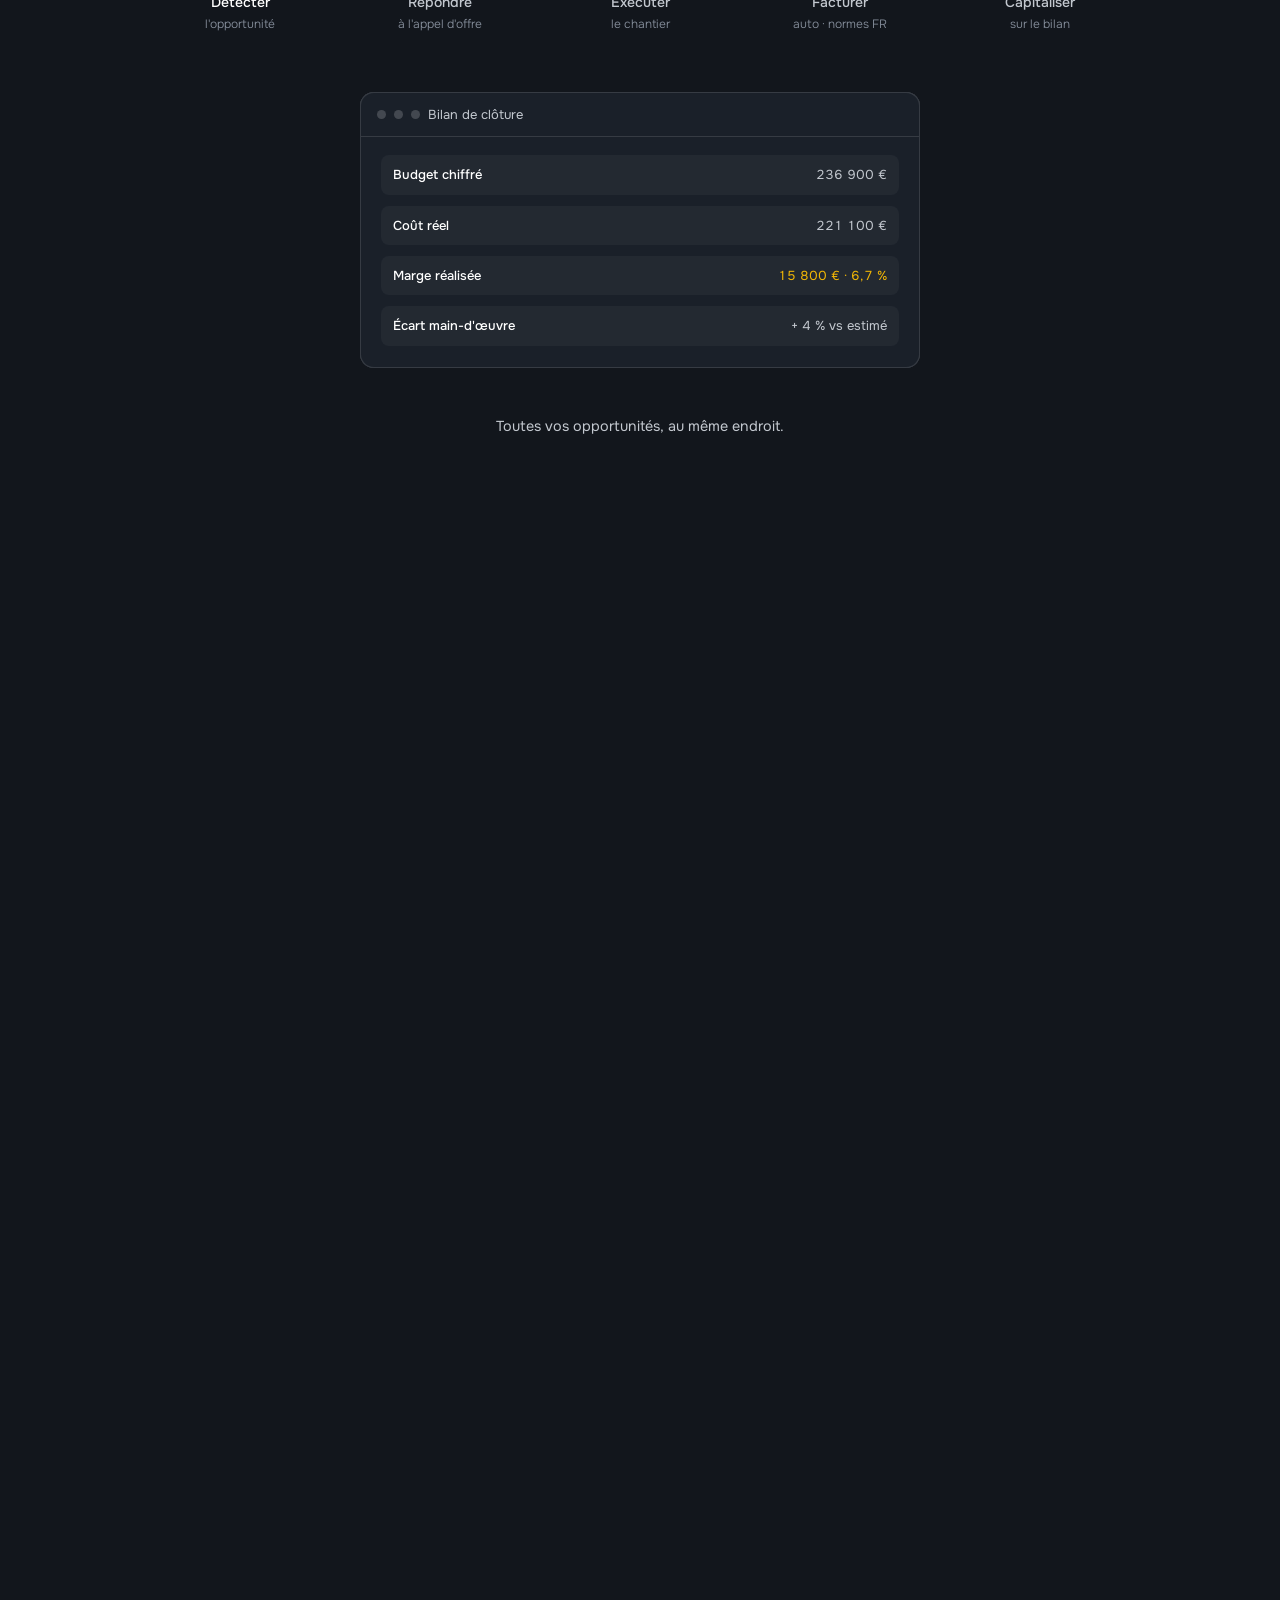
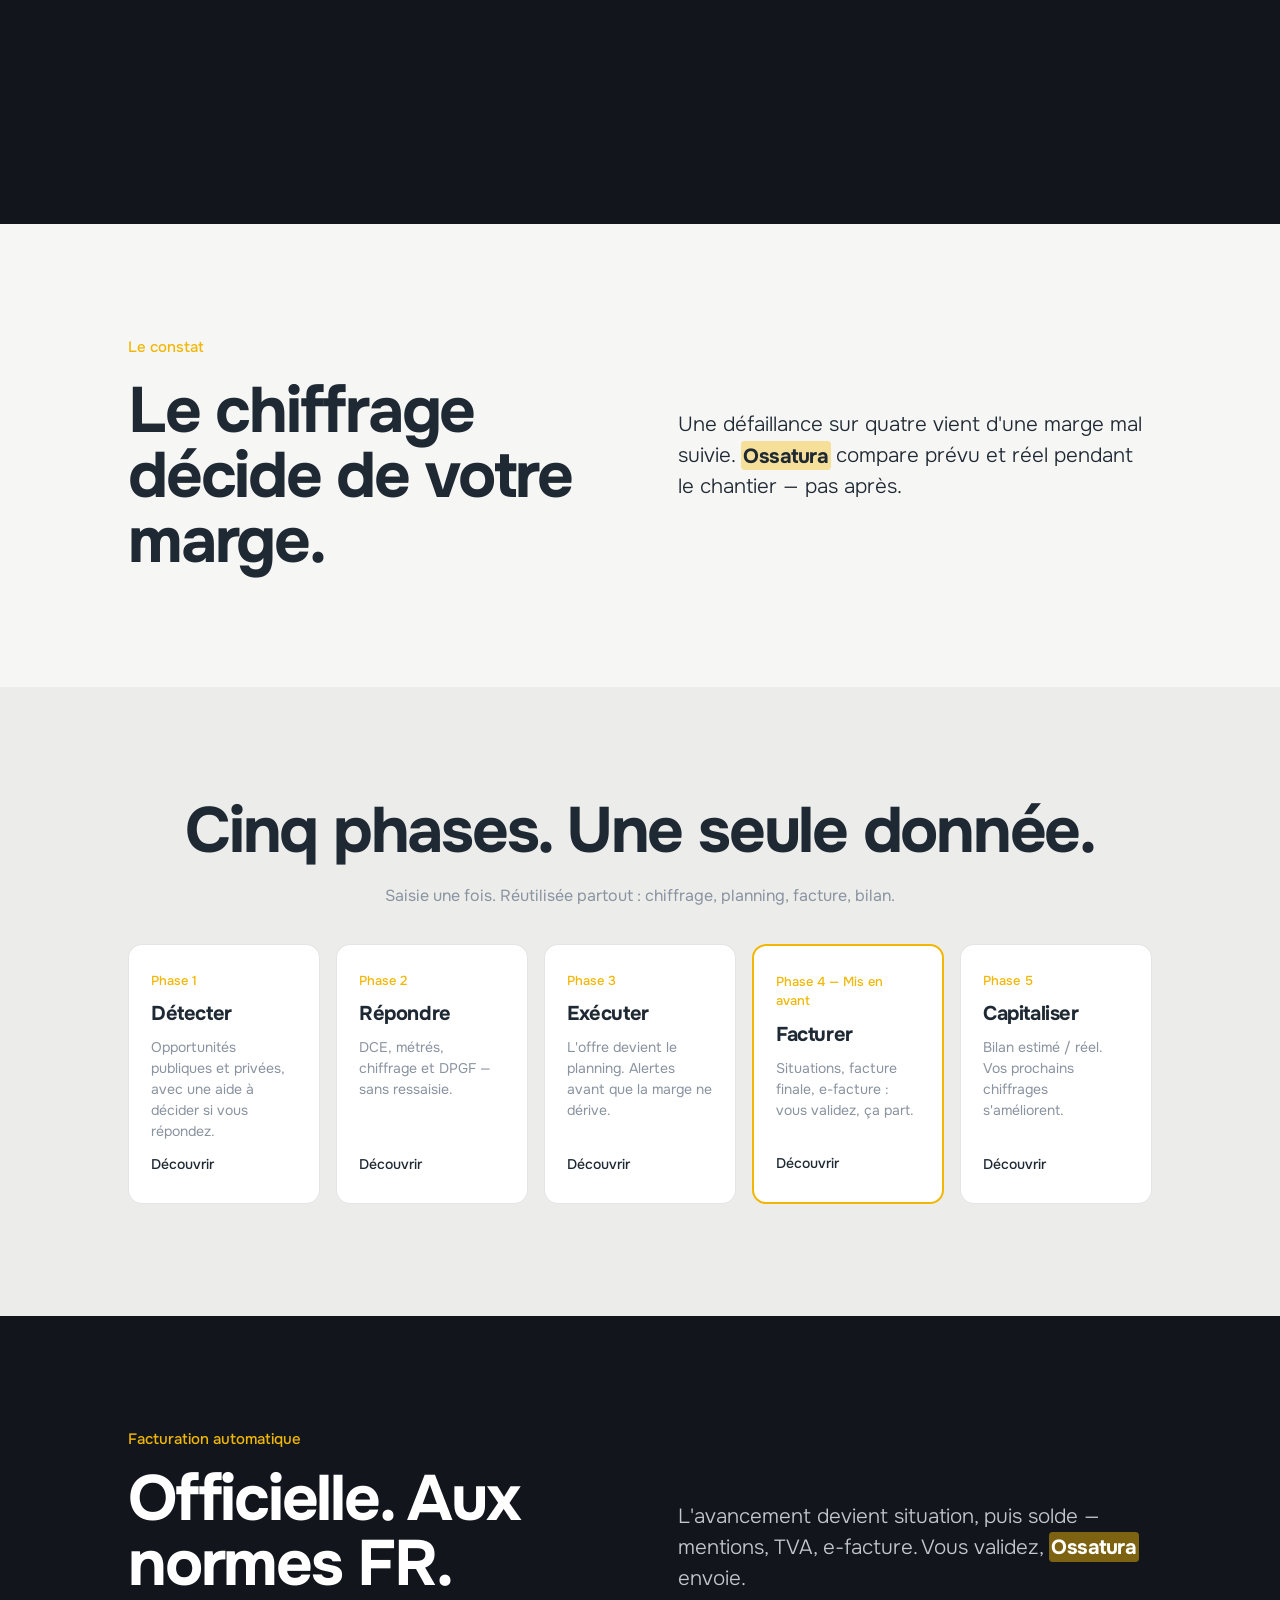
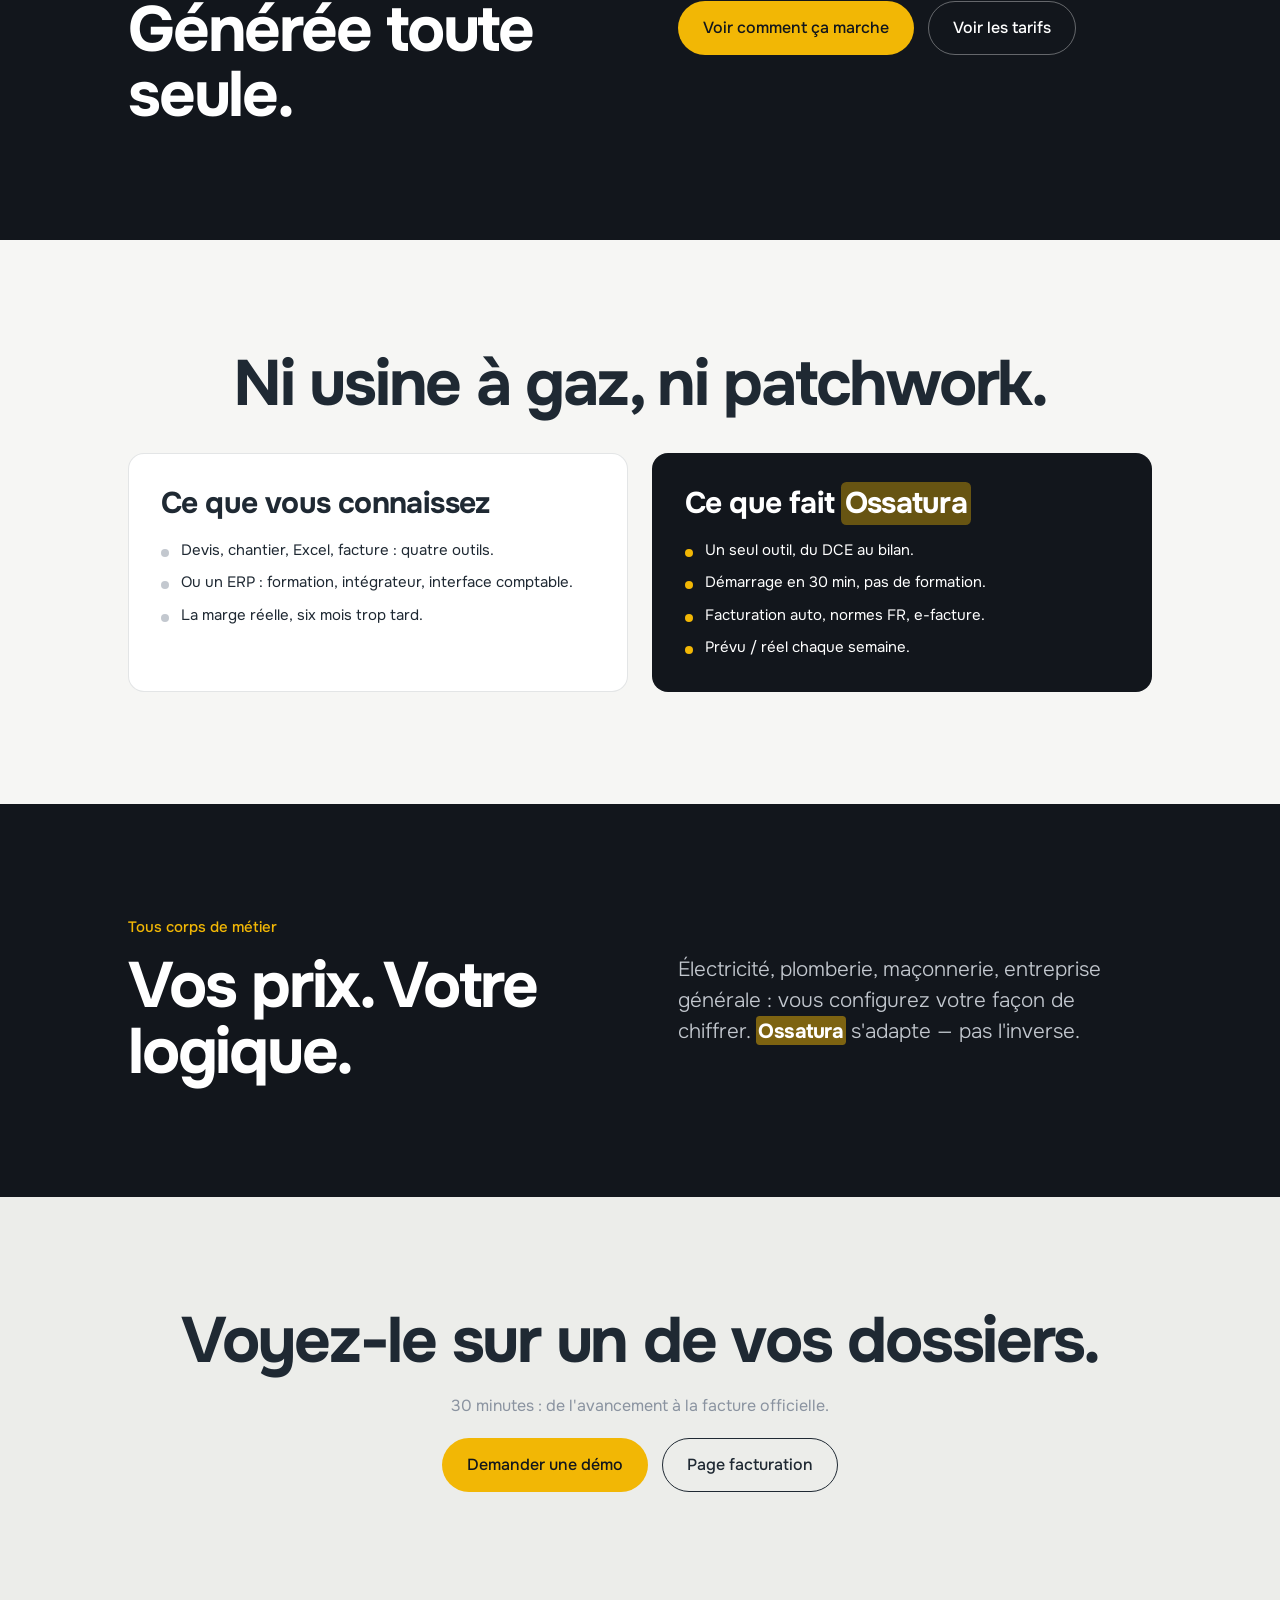
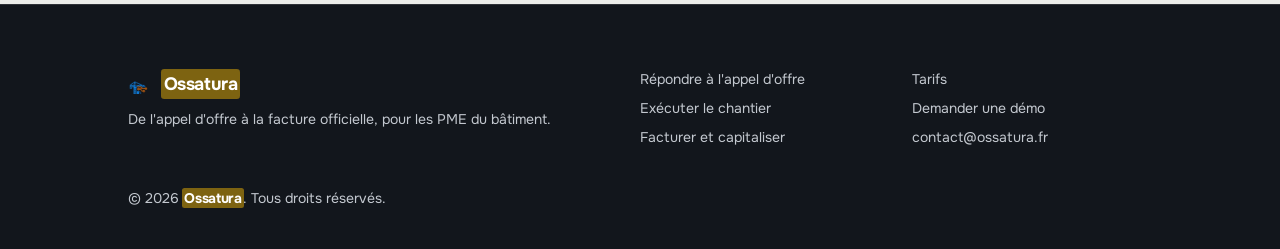
==== commit d1017b58: "Alléger les textes vitrine pour un parcours plus digeste. Conserver les fonctionnalités clés en titr" ====
--- a/index.html
+++ b/index.html
@@ -47,7 +47,7 @@
 </script>
 <link rel="preconnect" href="https://fonts.googleapis.com">
 <link rel="preconnect" href="https://fonts.gstatic.com" crossorigin>
-<link rel="stylesheet" href="/assets/style.css">
+<link rel="stylesheet" href="/assets/style.css?v=20260915-ios">
 <script type="application/ld+json">
 {
   "@context": "https://schema.org",
@@ -202,17 +202,15 @@
 <a class="skip-link" href="#main">Aller au contenu</a>
 <nav class="nav" aria-label="Navigation principale">
   <a class="brand" href="index.html"><img src="/assets/logo-nav.png" alt="Ossatura — logiciel de gestion BTP" width="24" height="24" decoding="async"><span class="brand-mark">Ossatura</span></a>
-  <div class="nav-panel" id="nav-panel">
-    <ul>
-      <li><a href="reponse.html">Répondre</a></li>
-      <li><a href="chantier.html">Exécuter</a></li>
-      <li><a href="finance.html">Facturer</a></li>
-      <li><a href="contact.html">Tarifs & démo</a></li>
-    </ul>
-    <a class="cta" href="contact.html">Demander une démo</a>
-  </div>
+  <ul class="nav-links" id="nav-links">
+          <li><a href="reponse.html">Répondre</a></li>
+    <li><a href="chantier.html">Exécuter</a></li>
+    <li><a href="finance.html">Facturer</a></li>
+    <li><a href="contact.html">Tarifs & démo</a></li>
+  </ul>
   <button type="button" class="theme-toggle" aria-label="Changer le thème"></button>
-  <button class="burger" type="button" aria-label="Ouvrir le menu" aria-expanded="false" aria-controls="nav-panel"><span></span><span></span><span></span></button>
+  <a class="cta" href="contact.html">Demander une démo</a>
+  <button class="burger" type="button" aria-label="Ouvrir le menu" aria-expanded="false" aria-controls="nav-links"><span></span><span></span><span></span></button>
 </nav>
 
 <main id="main">
@@ -222,7 +220,7 @@
   <div class="wrap center">
     <p class="kicker reveal">Pour les PME du bâtiment, tous corps de métier</p>
     <h1 class="reveal d1">De l'appel d'offre<br>à la livraison.<br>Un seul outil.</h1>
-    <p class="lead muted reveal d2"><span class="brand-mark">Ossatura</span> suit votre chantier de bout en bout — et génère une facturation automatique, officielle, aux normes françaises : situations de travaux, facture finale, e-facture. Sans ressaisie, sans tableur.</p>
+    <p class="lead muted reveal d2">Appel d'offre, chantier, facturation officielle aux normes françaises. Un seul outil, zéro ressaisie.</p>
     <div class="btn-row reveal d3">
       <a class="btn primary" href="contact.html">Demander une démo</a>
       <a class="btn ghostdark" href="finance.html">Voir la facturation</a>
@@ -238,7 +236,7 @@
 <!-- STATEMENT -->
 <section class="section light">
   <div class="wrap">
-    <p class="statement">Aujourd'hui, un chantier traverse quatre logiciels et trois tableurs. À chaque passage, une donnée est ressaisie, perdue ou contredite. La marge se décide à l'aveugle.</p>
+    <p class="statement">Quatre logiciels, trois tableurs, une marge à l'aveugle.</p>
   </div>
 </section>
 
@@ -249,7 +247,7 @@
     <div class="wrap scene-head">
       <p class="kicker">Le parcours complet</p>
       <h2>Une chaîne continue.</h2>
-      <p class="muted">Faites défiler pour suivre un chantier de sa détection à son archivage.</p>
+      <p class="muted">Faites défiler.</p>
     </div>
     <div class="scene-body">
       <div class="wrap">
@@ -310,11 +308,11 @@
         </div>
       </div>
       <p class="scene-caption">
-        <span>Toutes vos opportunités au même endroit, qualifiées en quelques minutes.</span>
-        <span>Le dossier est analysé, chaque poste du CCTP est chiffré, rien n'est oublié.</span>
-        <span>L'offre gagnée devient le planning. Le terrain remonte l'avancement depuis un téléphone.</span>
-        <span>Facturation automatique depuis l'avancement : officielle, mentions FR, e-facture — vous validez, ça part.</span>
-        <span>Chaque chantier terminé améliore vos prochains chiffrages.</span>
+        <span>Toutes vos opportunités, au même endroit.</span>
+        <span>DCE lu, CCTP chiffré, rien n'est oublié.</span>
+        <span>L'offre devient le planning. Le terrain remonte l'avancement.</span>
+        <span>Vous validez : situation, mentions FR, e-facture.</span>
+        <span>Chaque chantier améliore le prochain chiffrage.</span>
       </p>
     </div>
   </div>
@@ -327,12 +325,10 @@
     <div class="grid-2">
       <div class="stack reveal">
         <p class="kicker">Le constat</p>
-        <h2>Le chiffrage n'est pas une formalité. C'est l'acte de gestion numéro un.</h2>
+        <h2>Le chiffrage décide de votre marge.</h2>
       </div>
       <div class="stack reveal d1">
-        <p class="lead">Dans le bâtiment, une défaillance d'entreprise sur quatre vient d'une marge mal construite ou mal suivie. Pas d'un manque de travail.</p>
-        <p class="muted">Le prix se construit en six maillons : métré, déboursé, frais généraux, marge, prix de vente, contrôle. Quand un maillon est sauté, ou quand l'information est ressaisie entre deux outils, la marge est décidée à l'aveugle — et l'écart n'apparaît qu'en fin de chantier, quand il est trop tard.</p>
-        <p class="muted"><span class="brand-mark">Ossatura</span> relie ces six maillons dans un même fil, et ajoute le seul qui manque partout ailleurs : le contrôle du réel contre le prévu, pendant le chantier, pas après.</p>
+        <p class="lead">Une défaillance sur quatre vient d'une marge mal suivie. <span class="brand-mark">Ossatura</span> compare prévu et réel pendant le chantier — pas après.</p>
       </div>
     </div>
   </div>
@@ -341,39 +337,39 @@
 <!-- PHASES OVERVIEW -->
 <section class="section concrete">
   <div class="wrap">
-    <div class="center stack reveal" style="margin-bottom:56px">
+    <div class="center stack reveal" style="margin-bottom:36px">
       <h2>Cinq phases. Une seule donnée.</h2>
-      <p class="muted">Une quantité saisie au métré est la même qui apparaît dans le chiffrage, le planning, la situation de travaux et le bilan.</p>
+      <p class="muted">Saisie une fois. Réutilisée partout : chiffrage, planning, facture, bilan.</p>
     </div>
     <div class="phases">
       <article class="phase reveal">
         <span class="n">Phase 1</span>
         <h3>Détecter</h3>
-        <p>Toutes vos opportunités publiques et privées au même endroit, avec une aide à la décision de répondre ou non.</p>
+        <p>Opportunités publiques et privées, avec une aide à décider si vous répondez.</p>
         <a href="reponse.html#detecter">Découvrir</a>
       </article>
       <article class="phase reveal d1">
         <span class="n">Phase 2</span>
         <h3>Répondre</h3>
-        <p>Analyse du dossier, métrés sur plan, chiffrage complet et décomposition de prix générée automatiquement.</p>
+        <p>DCE, métrés, chiffrage et DPGF — sans ressaisie.</p>
         <a href="reponse.html#repondre">Découvrir</a>
       </article>
       <article class="phase reveal d2">
         <span class="n">Phase 3</span>
         <h3>Exécuter</h3>
-        <p>L'offre gagnée devient le planning. Équipes, avancement terrain, coûts réels et alertes avant que la marge ne dérive.</p>
+        <p>L'offre devient le planning. Alertes avant que la marge ne dérive.</p>
         <a href="chantier.html">Découvrir</a>
       </article>
       <article class="phase hi reveal d3">
         <span class="n">Phase 4 — Mis en avant</span>
         <h3>Facturer</h3>
-        <p>Facturation automatique et officielle : situations depuis le terrain, mentions légales FR, e-facture, solde consolidé, relances.</p>
+        <p>Situations, facture finale, e-facture : vous validez, ça part.</p>
         <a href="finance.html">Découvrir</a>
       </article>
       <article class="phase reveal d3">
         <span class="n">Phase 5</span>
         <h3>Capitaliser</h3>
-        <p>Dossier archivé, bilan estimé contre réel, et des chiffrages futurs qui apprennent de chaque chantier terminé.</p>
+        <p>Bilan estimé / réel. Vos prochains chiffrages s'améliorent.</p>
         <a href="finance.html#capitaliser">Découvrir</a>
       </article>
     </div>
@@ -385,11 +381,10 @@
   <div class="wrap grid-2">
     <div class="reveal">
       <p class="kicker">Facturation automatique</p>
-      <h2>Officielle. Aux normes françaises. Générée toute seule.</h2>
+      <h2>Officielle. Aux normes FR. Générée toute seule.</h2>
     </div>
     <div class="stack reveal d1">
-      <p class="lead muted">L'avancement du terrain devient situation de travaux, puis facture de solde — avec les mentions obligatoires, la TVA, la numérotation et le format de facture électronique en vigueur.</p>
-      <p class="muted">Plus de copier-coller Excel, plus de facture rejetée faute de mention, plus d'outil compta à part pour « faire propre ». Vous validez : <span class="brand-mark">Ossatura</span> envoie un document officiel, prêt pour le client et votre expert-comptable.</p>
+      <p class="lead muted">L'avancement devient situation, puis solde — mentions, TVA, e-facture. Vous validez, <span class="brand-mark">Ossatura</span> envoie.</p>
       <div class="btn-row" style="margin-top:8px">
         <a class="btn primary" href="finance.html">Voir comment ça marche</a>
         <a class="btn ghostdark" href="contact.html">Voir les tarifs</a>
@@ -401,28 +396,25 @@
 <!-- COMPARISON -->
 <section class="section light">
   <div class="wrap">
-    <div class="center stack reveal" style="margin-bottom:56px">
+    <div class="center stack reveal" style="margin-bottom:36px">
       <h2>Ni usine à gaz, ni patchwork.</h2>
-      <p class="muted">Le marché vous oblige aujourd'hui à choisir entre deux mauvaises options.</p>
     </div>
     <div class="compare">
       <article class="reveal">
         <h3>Ce que vous connaissez</h3>
         <ul>
-          <li>Un logiciel de devis, un autre pour le chantier, un tableur pour le planning, un tiers pour la facture.</li>
-          <li>Ou une suite tout-en-un généraliste : 40 heures de formation, un intégrateur, une interface pensée pour la comptabilité.</li>
-          <li>Entre chaque outil, une ressaisie. Entre chaque ressaisie, une erreur possible.</li>
-          <li>La rentabilité réelle découverte au bilan, six mois plus tard.</li>
+          <li>Devis, chantier, Excel, facture : quatre outils.</li>
+          <li>Ou un ERP : formation, intégrateur, interface comptable.</li>
+          <li>La marge réelle, six mois trop tard.</li>
         </ul>
       </article>
       <article class="hi reveal d1">
         <h3>Ce que fait <span class="brand-mark">Ossatura</span></h3>
         <ul>
-          <li>Un seul outil du dossier de consultation au bilan de clôture, pensé pour le bâtiment.</li>
-          <li>Simple comme un outil spécialisé, complet comme une suite : démarrage en 30 minutes, pas de formation.</li>
-          <li>Chaque donnée saisie une fois circule d'elle-même vers les phases suivantes.</li>
-          <li>Facturation automatique et officielle : normes françaises, e-facture, sans ressaisie comptable.</li>
-          <li>L'écart entre prévu et réel visible chaque semaine, phase par phase, pendant que vous pouvez encore agir.</li>
+          <li>Un seul outil, du DCE au bilan.</li>
+          <li>Démarrage en 30 min, pas de formation.</li>
+          <li>Facturation auto, normes FR, e-facture.</li>
+          <li>Prévu / réel chaque semaine.</li>
         </ul>
       </article>
     </div>
@@ -434,12 +426,10 @@
   <div class="wrap grid-2">
     <div class="reveal">
       <p class="kicker">Tous corps de métier</p>
-      <h2>Vos prix. Votre logique. Pas une bibliothèque figée.</h2>
+      <h2>Vos prix. Votre logique.</h2>
     </div>
     <div class="stack reveal d1">
-      <p class="lead muted">Électricien, plombier, maçon, couvreur, entreprise générale : chacun construit son prix différemment. À l'heure, au forfait, au mètre carré, en déboursé plus marge.</p>
-      <p class="muted"><span class="brand-mark">Ossatura</span> ne vous impose pas un référentiel de prix par métier. Vous configurez une fois votre façon de chiffrer et vos marges cibles, et la plateforme les applique à chaque poste. Votre bibliothèque de prix se construit et s'enrichit avec vos propres chantiers.</p>
-      <p class="muted">Résultat : un outil qui s'adapte à votre entreprise, pas l'inverse.</p>
+      <p class="lead muted">Électricité, plomberie, maçonnerie, entreprise générale : vous configurez votre façon de chiffrer. <span class="brand-mark">Ossatura</span> s'adapte — pas l'inverse.</p>
     </div>
   </div>
 </section>
@@ -447,8 +437,8 @@
 <!-- CTA -->
 <section class="section concrete">
   <div class="wrap center stack reveal">
-    <h2>Voyez votre facturation automatique en situation réelle.</h2>
-    <p class="muted">30 minutes : de l'avancement terrain à la facture officielle aux normes françaises, sur l'un de vos dossiers.</p>
+    <h2>Voyez-le sur un de vos dossiers.</h2>
+    <p class="muted">30 minutes : de l'avancement à la facture officielle.</p>
     <div class="btn-row"><a class="btn primary" href="contact.html">Demander une démo</a><a class="btn ghost" href="finance.html">Page facturation</a></div>
   </div>
 </section>
@@ -459,7 +449,7 @@
     <div class="cols">
       <div>
         <div class="brand"><img src="/assets/logo-nav.png" alt="Ossatura — logiciel de gestion BTP" width="24" height="24" decoding="async"><span class="brand-mark">Ossatura</span></div>
-        <p>La plateforme de gestion de projet pour les PME du bâtiment, de l'appel d'offre à la livraison.</p>
+        <p>De l'appel d'offre à la facture officielle, pour les PME du bâtiment.</p>
       </div>
       <ul>
         <li><a href="reponse.html">Répondre à l'appel d'offre</a></li>
@@ -476,6 +466,6 @@
   </div>
 </footer>
 
-<script src="/assets/main.js" defer></script>
+<script src="/assets/main.js?v=20260915-ios" defer></script>
 </body>
 </html>
--- a/assets/style.css
+++ b/assets/style.css
@@ -124,7 +124,7 @@
   transform:translateY(-1px);
 }
 
-/* ---------- Navigation ---------- */
+/* ---------- Navigation (no display:contents — Safari-safe) ---------- */
 .brand img{width:24px;height:24px;display:inline-block;margin-right:6px;vertical-align:middle}
 .nav{
   position:fixed;inset:0 0 auto 0;z-index:50;
@@ -141,15 +141,14 @@
   flex-shrink:0;min-width:0;z-index:2;
 }
 .nav .brand i{width:14px;height:14px;background:var(--signal);display:inline-block}
-.nav-panel{display:contents}
-.nav ul{
+.nav-links{
   display:flex;gap:28px;list-style:none;margin:0 0 0 auto;padding:0;
   font-size:14px;font-weight:500;
 }
-.nav ul a{opacity:.72;transition:opacity .2s}
-.nav ul a:hover,.nav ul a[aria-current]{opacity:1}
+.nav-links a{opacity:.72;transition:opacity .2s}
+.nav-links a:hover,.nav-links a[aria-current]{opacity:1}
 .nav .theme-toggle{
-  margin-left:12px;order:1;
+  margin-left:12px;
   width:38px;height:38px;
   border:1px solid rgba(255,255,255,.22);
   border-radius:10px;
@@ -162,14 +161,15 @@
 .nav .theme-toggle:hover{background:rgba(255,255,255,.12);border-color:rgba(255,255,255,.4)}
 .nav .theme-toggle svg{width:18px;height:18px;stroke:currentColor;fill:none;stroke-width:1.6;stroke-linecap:round;stroke-linejoin:round}
 .nav .cta{
-  order:2;margin-left:16px;padding:8px 16px;border-radius:999px;
+  position:static!important;left:auto!important;top:auto!important;right:auto!important;bottom:auto!important;
+  margin-left:16px;padding:8px 16px;border-radius:999px;
   background:#fff;color:var(--graphite);font-weight:500;font-size:14px;
   white-space:nowrap;flex-shrink:0;
   display:inline-flex;align-items:center;
 }
 html[data-theme="dark"] .nav .cta{background:var(--signal);color:#12161C}
 .nav .burger{
-  display:none;order:3;
+  display:none;
   position:relative;z-index:2;
   background:none;border:0;color:#fff;
   width:44px;height:44px;padding:0;cursor:pointer;flex-shrink:0;
@@ -182,35 +182,51 @@
 .nav.open .burger span:nth-child(1){transform:translateY(7px) rotate(45deg)}
 .nav.open .burger span:nth-child(2){opacity:0}
 .nav.open .burger span:nth-child(3){transform:translateY(-7px) rotate(-45deg)}
+.nav-backdrop{display:none}
 @media (max-width:860px){
-  .nav-panel{
-    display:none;
-    position:absolute;top:60px;left:0;right:0;
-    margin:0;padding:12px 20px 20px;
-    flex-direction:column;align-items:stretch;gap:8px;
+  .nav{
+    height:auto;min-height:60px;
+    padding:0 16px;flex-wrap:wrap;align-items:center;row-gap:0;
+  }
+  .nav .brand{height:60px;display:flex;align-items:center}
+  .nav .theme-toggle{margin-left:auto;margin-right:0;height:44px}
+  .nav .burger{display:block;height:44px}
+  .nav-links,.nav .cta{display:none}
+  .nav.open{
     background:var(--graphite);
     border-bottom:1px solid var(--line-dark);
     box-shadow:0 18px 40px rgba(0,0,0,.35);
   }
-  .nav.open .nav-panel{display:flex}
-  .nav ul{flex-direction:column;gap:0;width:100%;margin:0}
-  .nav ul a{
+  .nav.open .nav-links{
+    display:flex;flex-direction:column;gap:0;
+    flex:1 0 100%;width:100%;order:10;
+    margin:0;padding:4px 0 0;list-style:none;
+  }
+  .nav.open .nav-links a{
     display:block;padding:14px 4px;opacity:1;font-size:16px;
     border-bottom:1px solid var(--line-dark);
   }
-  .nav ul li:last-child a{border-bottom:0}
-  .nav .cta{
-    order:0;margin:12px 0 0;width:100%;justify-content:center;
-    padding:12px 16px;text-align:center;
-  }
-  .nav .theme-toggle{margin-left:auto;margin-right:0}
-  .nav .burger{display:block}
+  .nav.open .nav-links li:last-child a{border-bottom:0}
+  .nav.open .cta{
+    display:flex;position:static!important;
+    flex:1 0 100%;width:100%;order:11;
+    margin:12px 0 16px;padding:12px 16px;
+    justify-content:center;text-align:center;
+    left:auto!important;top:auto!important;
+  }
+  .nav-backdrop:not([hidden]){
+    display:block;
+    position:fixed;left:0;right:0;bottom:0;z-index:40;
+    background:rgba(0,0,0,.72);
+    border:0;padding:0;margin:0;
+    cursor:pointer;-webkit-tap-highlight-color:transparent;
+  }
   body.nav-open{overflow:hidden}
 }
 
 /* ---------- Layout helpers ---------- */
 .wrap{max-width:var(--max);margin:0 auto;padding:0 clamp(20px,4vw,48px)}
-.section{padding:clamp(80px,12vw,160px) 0}
+.section{padding:clamp(64px,9vw,112px) 0}
 .section.tight{padding:clamp(56px,8vw,96px) 0}
 .dark{background:var(--section-dark);color:var(--fg-on-dark)}
 .dark .muted{color:var(--steel-2)}
@@ -343,13 +359,11 @@
 }
 
 /* ---------- Feature blocks ---------- */
-.feature{padding:clamp(72px,10vw,140px) 0;border-top:1px solid var(--border)}
+.feature{padding:clamp(48px,7vw,88px) 0;border-top:1px solid var(--border)}
 .dark .feature{border-top-color:var(--line-dark)}
-.feature .num{font-size:14px;font-weight:500;color:var(--signal);margin-bottom:14px}
-.feature h3{margin-bottom:16px}
-.feature .pain{font-size:15px;padding:16px 18px;border-left:2px solid var(--steel-2);color:var(--fg-muted);margin:22px 0}
-.dark .feature .pain{border-left-color:rgba(255,255,255,.3);color:var(--steel-2)}
-.feature ul{list-style:none;display:grid;gap:10px;margin-top:22px}
+.feature .num{font-size:14px;font-weight:500;color:var(--signal);margin-bottom:10px}
+.feature h3{margin-bottom:8px}
+.feature ul{list-style:none;display:grid;gap:8px;margin-top:16px}
 .feature li{position:relative;padding-left:22px;font-size:16px}
 .feature li::before{content:"";position:absolute;left:0;top:.62em;width:10px;height:2px;background:var(--signal)}
 
@@ -383,7 +397,7 @@
 .phases{display:grid;grid-template-columns:repeat(5,1fr);gap:16px}
 @media (max-width:980px){.phases{grid-template-columns:repeat(2,1fr)}}
 @media (max-width:560px){.phases{grid-template-columns:1fr}}
-.phase{padding:26px 22px 28px;border-radius:14px;background:var(--bg-elevated);border:1px solid var(--border);display:flex;flex-direction:column;gap:12px;min-height:250px;transition:transform .35s var(--ease),border-color .3s;color:var(--fg)}
+.phase{padding:26px 22px 28px;border-radius:14px;background:var(--bg-elevated);border:1px solid var(--border);display:flex;flex-direction:column;gap:12px;min-height:220px;transition:transform .35s var(--ease),border-color .3s;color:var(--fg)}
 .phase:hover{transform:translateY(-4px);border-color:var(--signal)}
 .phase .n{font-size:13px;font-weight:500;color:var(--signal)}
 .phase h3{font-size:20px}
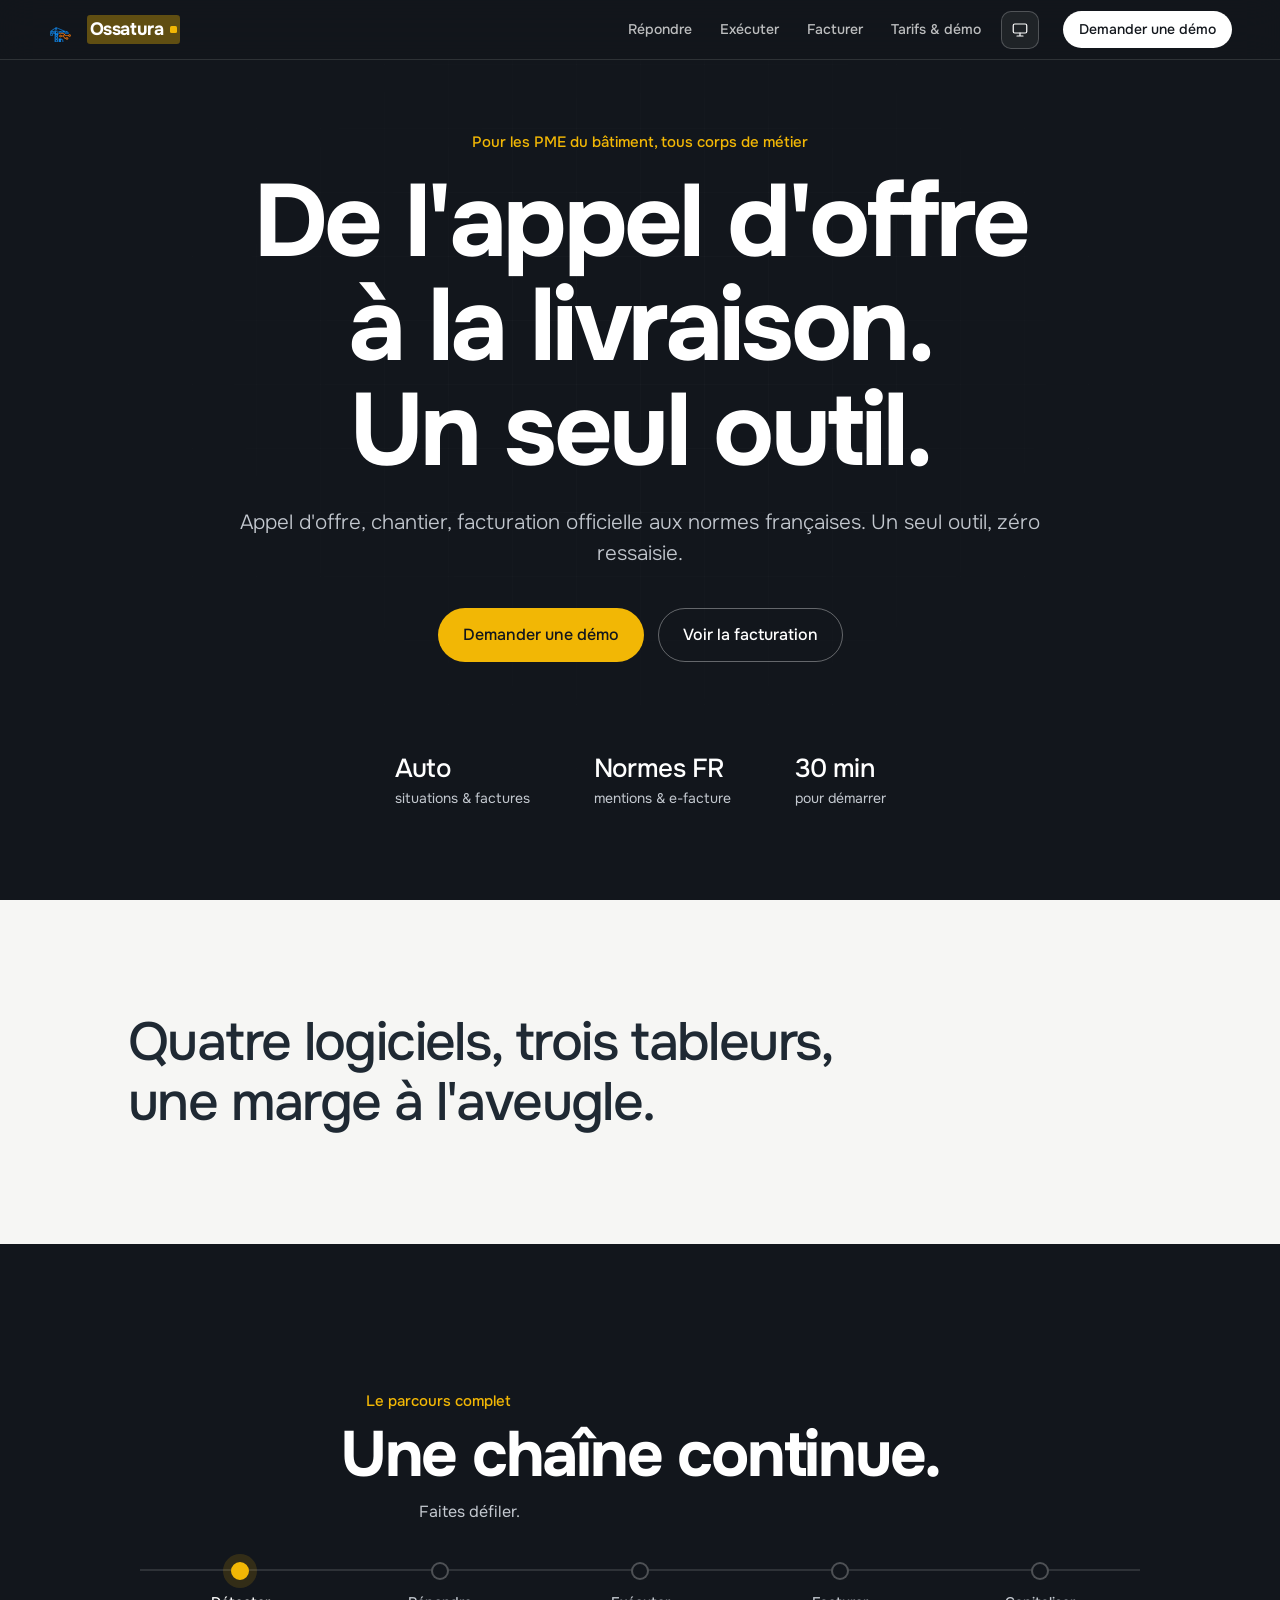
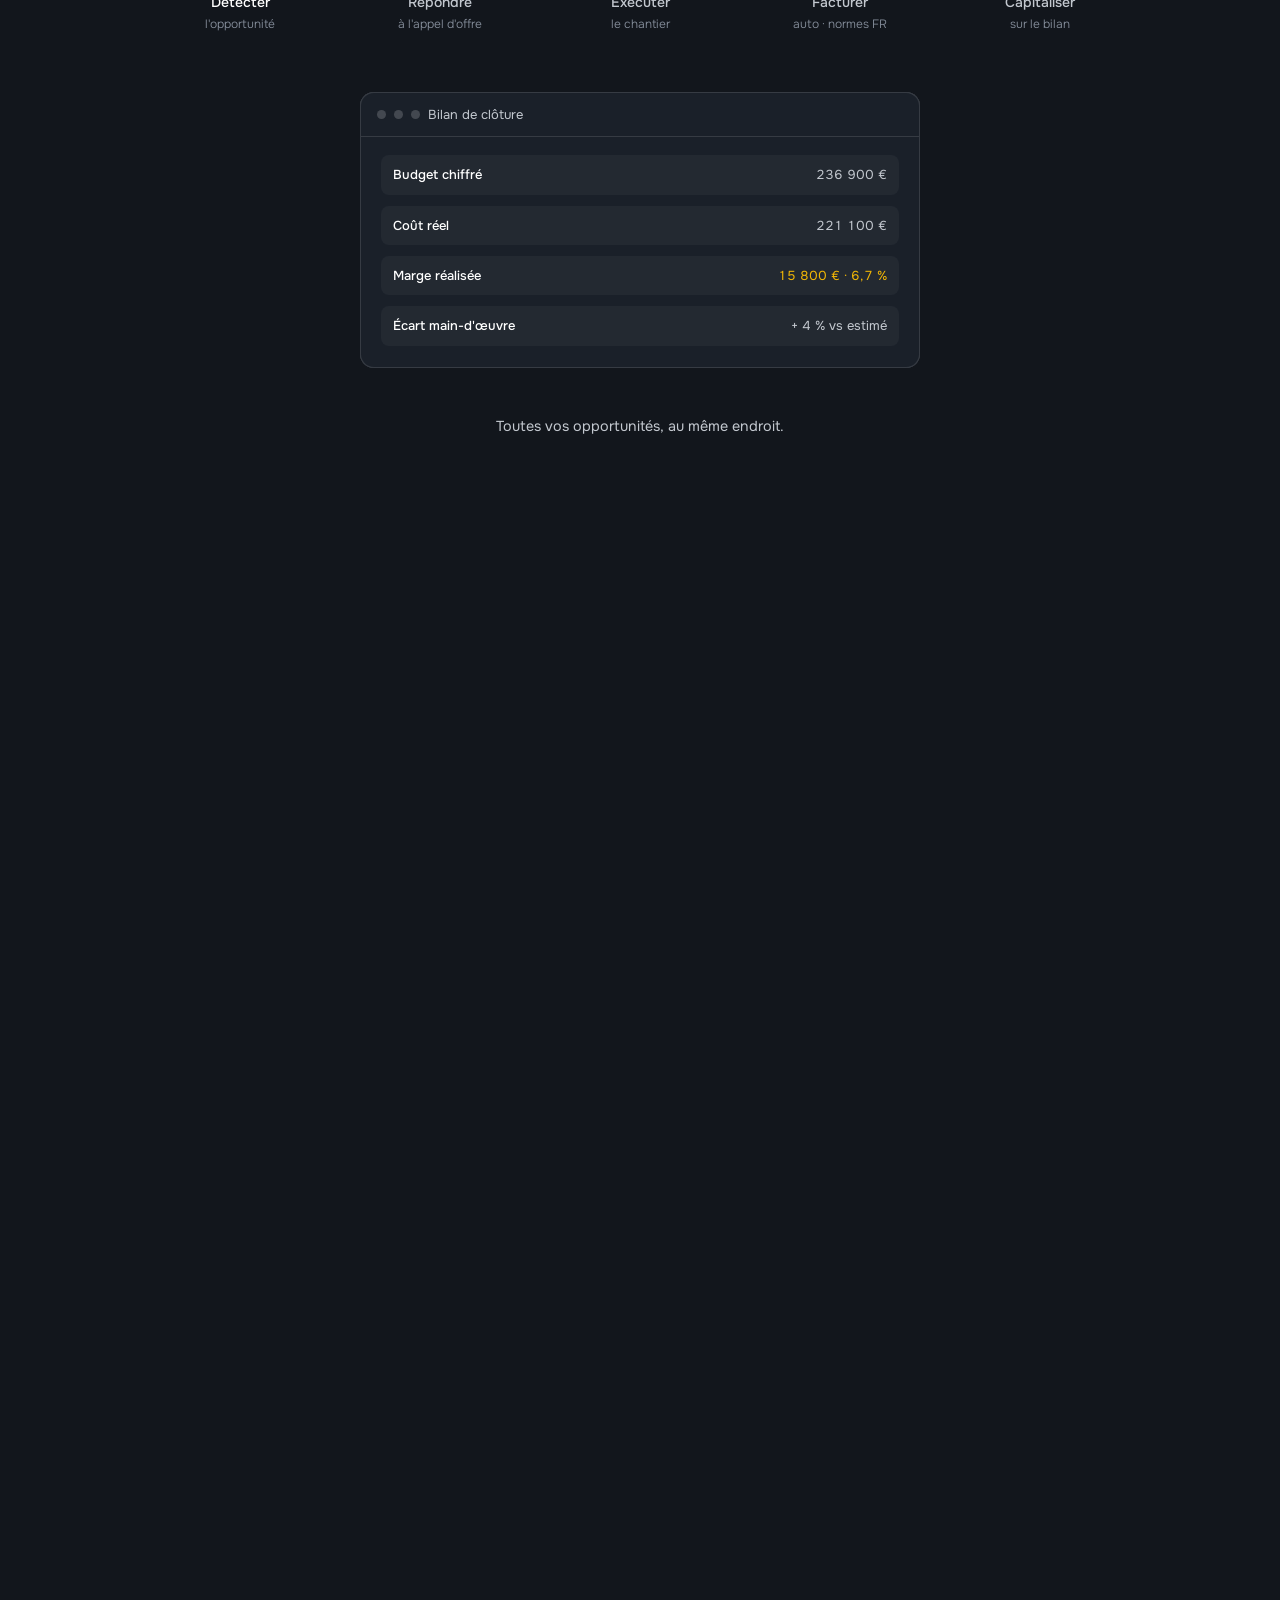
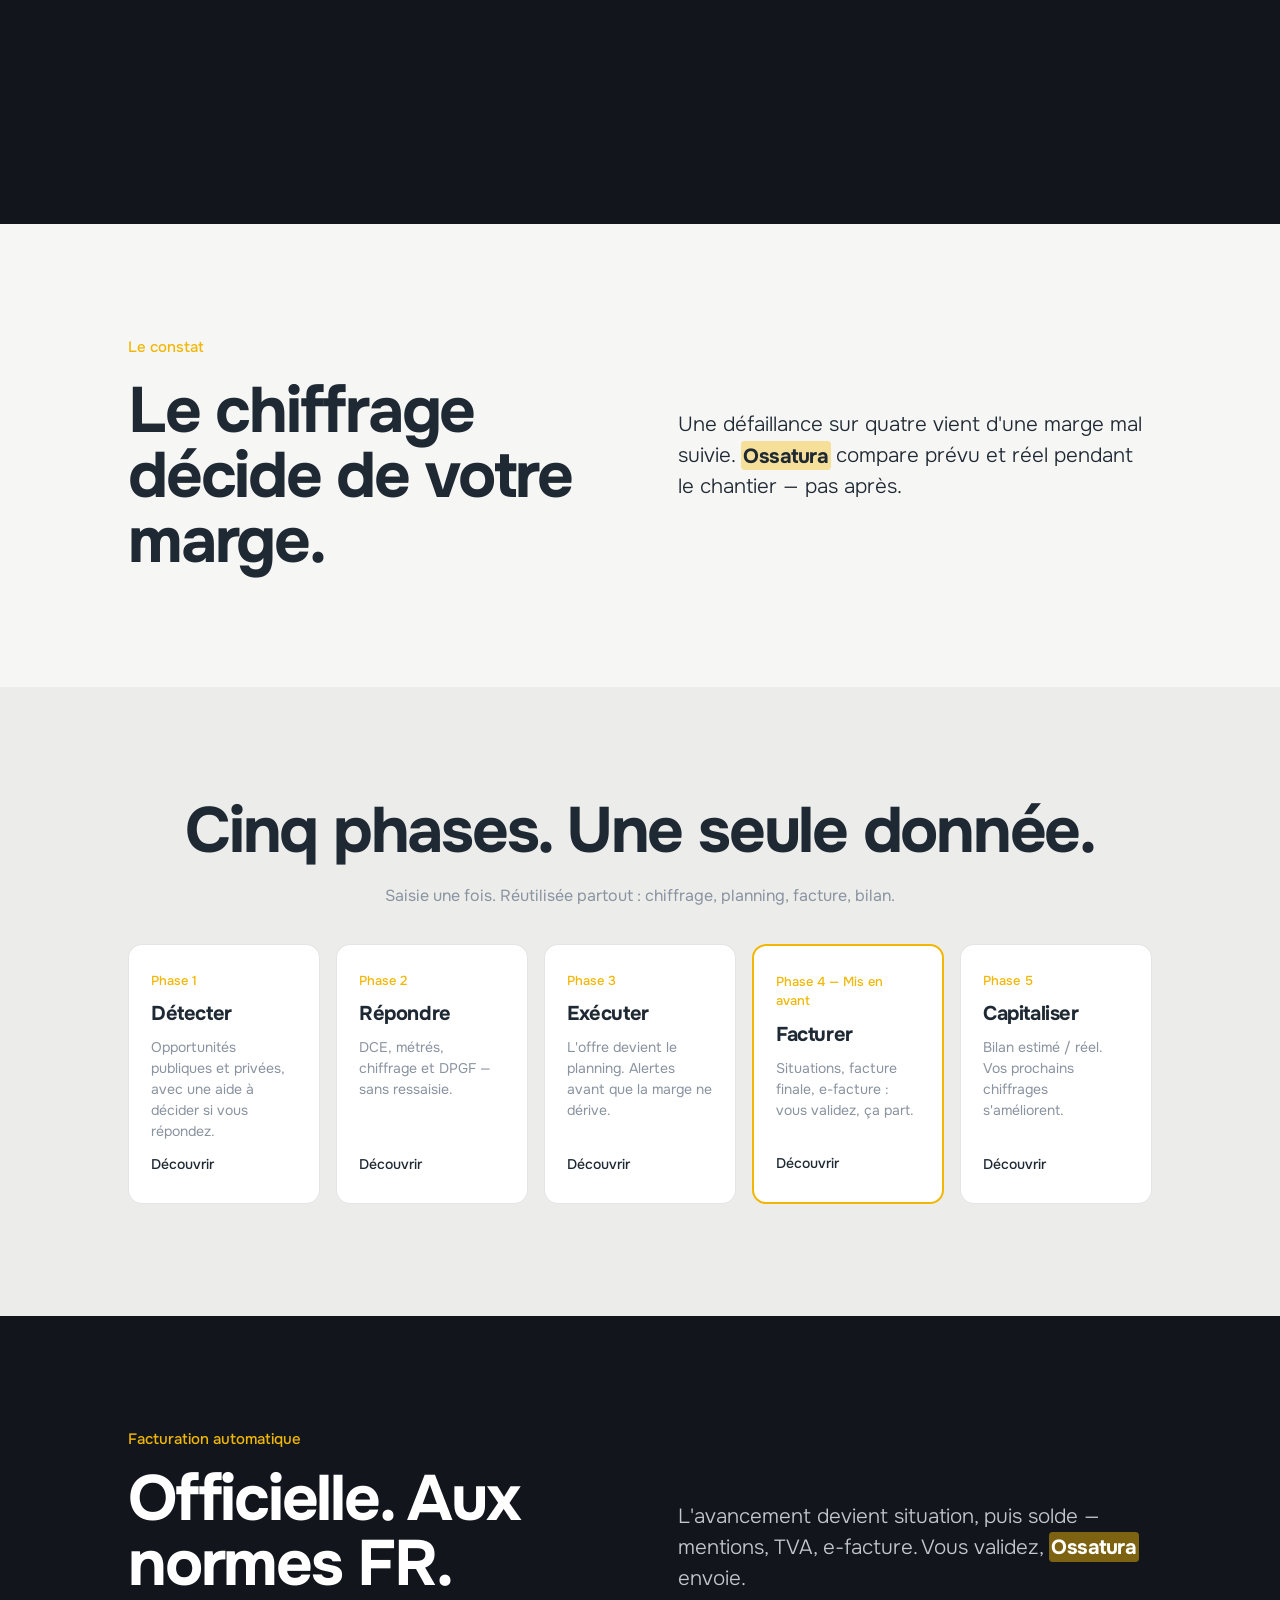
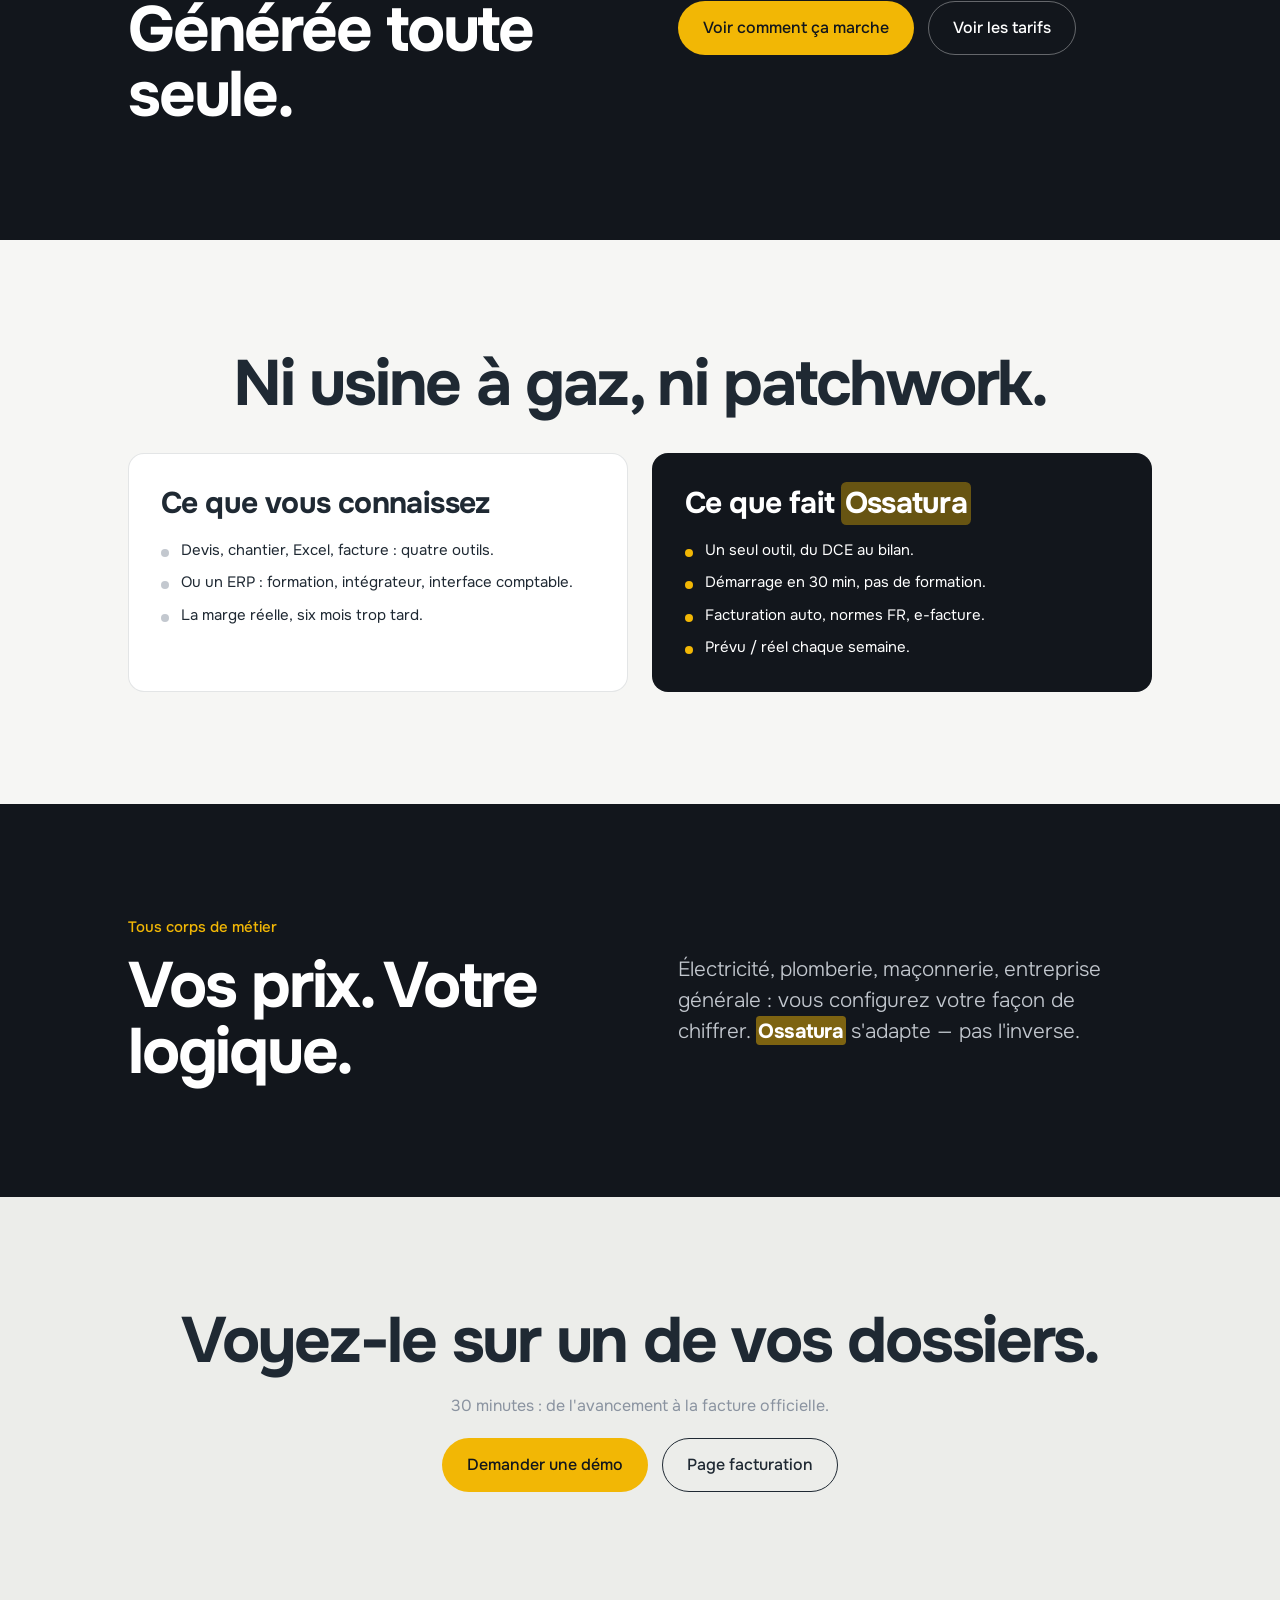
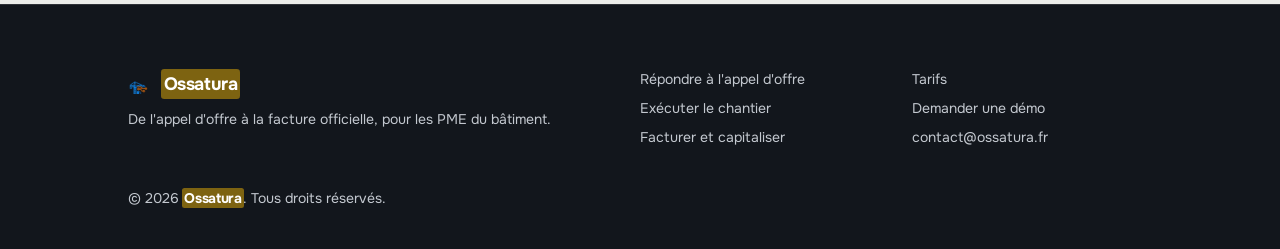
==== commit 647b53dd: "Clarifier les tarifs avec quotas d'analyses IA par offre. Co-authored-by: Cursor <cursoragent@cursor" ====
--- a/index.html
+++ b/index.html
@@ -112,7 +112,7 @@
           "unitCode": "MON"
         }
       },
-      "description": "Jusqu'à 5 chantiers actifs, facturation automatique officielle incluse.",
+        "description": "5 chantiers actifs, 5 analyses IA/mois puis sur demande, socle DCE-chantier-facturation officielle.",
       "url": "https://ossatura.duckdns.org/contact.html"
     },
     {
@@ -126,7 +126,7 @@
         "priceCurrency": "EUR",
         "billingDuration": "P1M"
       },
-      "description": "Jusqu'à 20 chantiers actifs, relances automatiques et capitalisation multi-chantiers.",
+        "description": "20 chantiers actifs, 25 analyses IA/mois puis sur demande, relances auto, pilotage d'équipes et capitalisation.",
       "url": "https://ossatura.duckdns.org/contact.html"
     },
     {
@@ -141,12 +141,13 @@
         "billingDuration": "P1M",
         "minPrice": "799"
       },
-      "description": "Chantiers illimités, multi-entités, accompagnement dédié.",
+        "description": "Chantiers illimités, analyses IA illimitées, multi-sociétés, reporting groupe et interlocuteur dédié.",
       "url": "https://ossatura.duckdns.org/contact.html"
     }
   ],
   "featureList": [
     "Réponse aux appels d'offres",
+    "Analyse IA des DCE",
     "Chiffrage et DPGF",
     "Suivi de chantier",
     "Facturation automatique aux normes françaises",
--- a/assets/style.css
+++ b/assets/style.css
@@ -437,13 +437,25 @@
   opacity:0!important;
   pointer-events:none!important;
 }
-.pricing{display:grid;grid-template-columns:repeat(3,1fr);gap:20px}
+.pricing{display:grid;grid-template-columns:repeat(3,1fr);gap:20px;align-items:stretch;padding-top:16px}
 @media (max-width:900px){.pricing{grid-template-columns:1fr}}
-.price{padding:32px 28px;border-radius:16px;border:1px solid var(--border);background:var(--bg-elevated);color:var(--fg);display:flex;flex-direction:column;gap:14px}
-.price.hi{border-color:var(--signal);border-width:2px}
-.price .amt{font-size:40px;font-weight:700;letter-spacing:-.03em}
+.price{padding:28px 26px 32px;border-radius:16px;border:1px solid var(--border);background:var(--bg-elevated);color:var(--fg);display:flex;flex-direction:column;gap:12px;position:relative}
+.price.hi{border-color:var(--signal);border-width:2px;box-shadow:0 18px 40px -28px rgba(31,41,51,.45)}
+.price .price-for{font-size:13px;font-weight:500;color:var(--fg-muted);margin:0}
+.price h3{font-size:clamp(28px,2.6vw,34px);letter-spacing:-.03em;margin:0;line-height:1.1}
+.price .price-who{font-size:14px;margin:0;min-height:2.8em}
+.price .amt{font-size:40px;font-weight:700;letter-spacing:-.03em;line-height:1}
+.price .amt .amt-from{display:block;font-size:14px;font-weight:500;color:var(--fg-muted);letter-spacing:0;margin-bottom:4px}
 .price .amt small{font-size:15px;font-weight:400;color:var(--fg-muted);letter-spacing:0}
-.price ul{list-style:none;display:grid;gap:8px;font-size:14px;flex:1}
+.price .price-unit{margin:0;font-size:13px;font-weight:600;color:var(--fg-muted)}
+.price.hi .price-unit{color:var(--fg)}
+.price .price-badge{
+  position:absolute;top:-12px;right:20px;margin:0;
+  padding:5px 10px;border-radius:999px;
+  background:var(--signal);color:#12161C;
+  font-size:12px;font-weight:700;letter-spacing:-.01em
+}
+.price ul{list-style:none;display:grid;gap:8px;font-size:14px;flex:1;margin-top:2px}
 .price li{padding-left:18px;position:relative}
 .price li::before{content:"";position:absolute;left:0;top:.6em;width:8px;height:2px;background:var(--signal)}
 .price li.feat{font-weight:600;color:var(--fg)}
@@ -468,6 +480,31 @@
   color:var(--fg);
 }
 html[data-theme="dark"] .price-highlight{color:var(--signal)}
+
+.plan-compare{
+  margin-top:40px;
+  border:1px solid var(--border);
+  border-radius:16px;
+  overflow:auto;
+  background:var(--bg-elevated);
+  color:var(--fg);
+}
+.plan-compare-row{
+  display:grid;
+  grid-template-columns:minmax(140px,1.4fr) repeat(3,1fr);
+  gap:0;
+  min-width:640px;
+  font-size:14px;
+}
+.plan-compare-row > *{padding:12px 16px;border-top:1px solid var(--border)}
+.plan-compare-row.head > *{border-top:none;font-weight:700;font-size:13px;background:var(--bg-muted)}
+.plan-compare-row > :first-child{font-weight:500}
+.plan-compare-row .hi{background:rgba(242,183,5,.08)}
+.plan-compare-row.head .hi{background:rgba(242,183,5,.16)}
+.plan-compare-row .no{color:var(--fg-muted)}
+.plan-compare-row .yes{font-weight:600}
+html[data-theme="dark"] .plan-compare-row .hi{background:rgba(242,183,5,.1)}
+html[data-theme="dark"] .plan-compare-row.head .hi{background:rgba(242,183,5,.18)}
 .phase.hi{border-color:var(--signal);border-width:2px}
 .phase.hi .n{color:var(--signal)}
 
